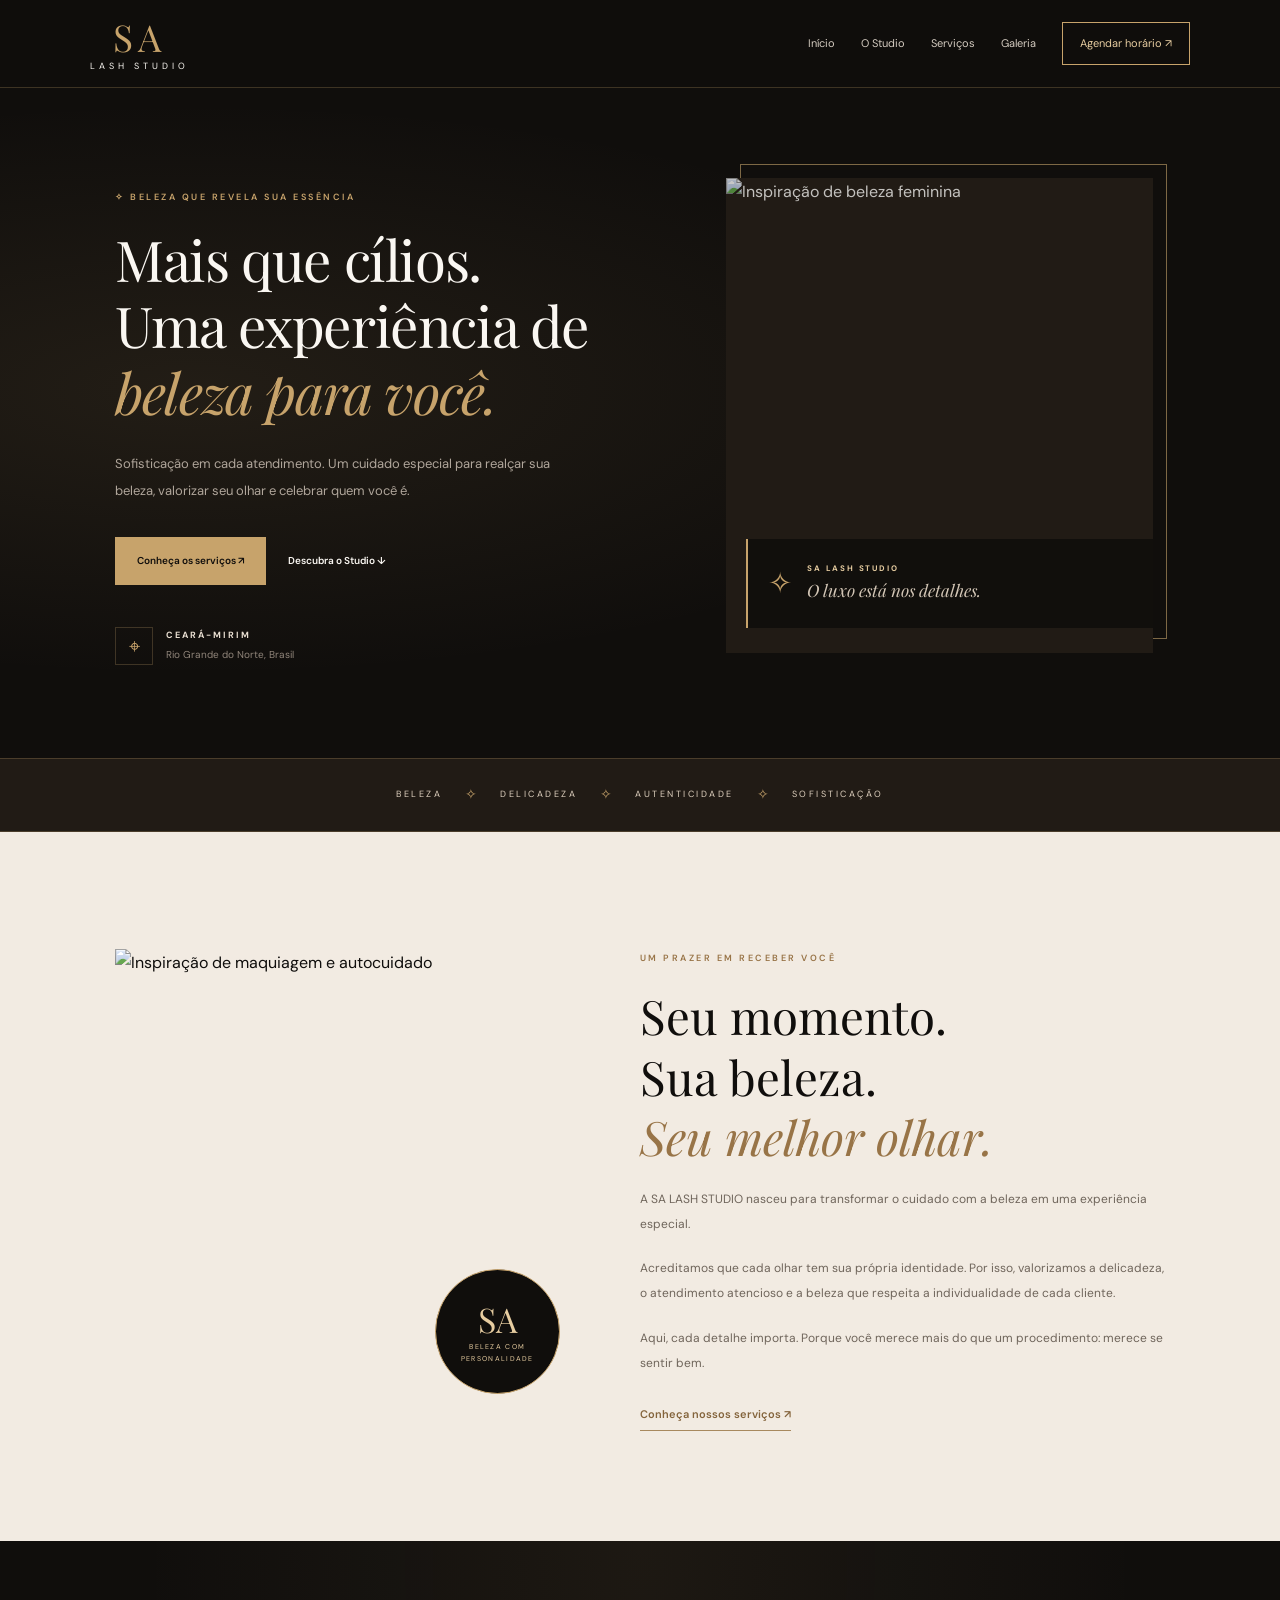
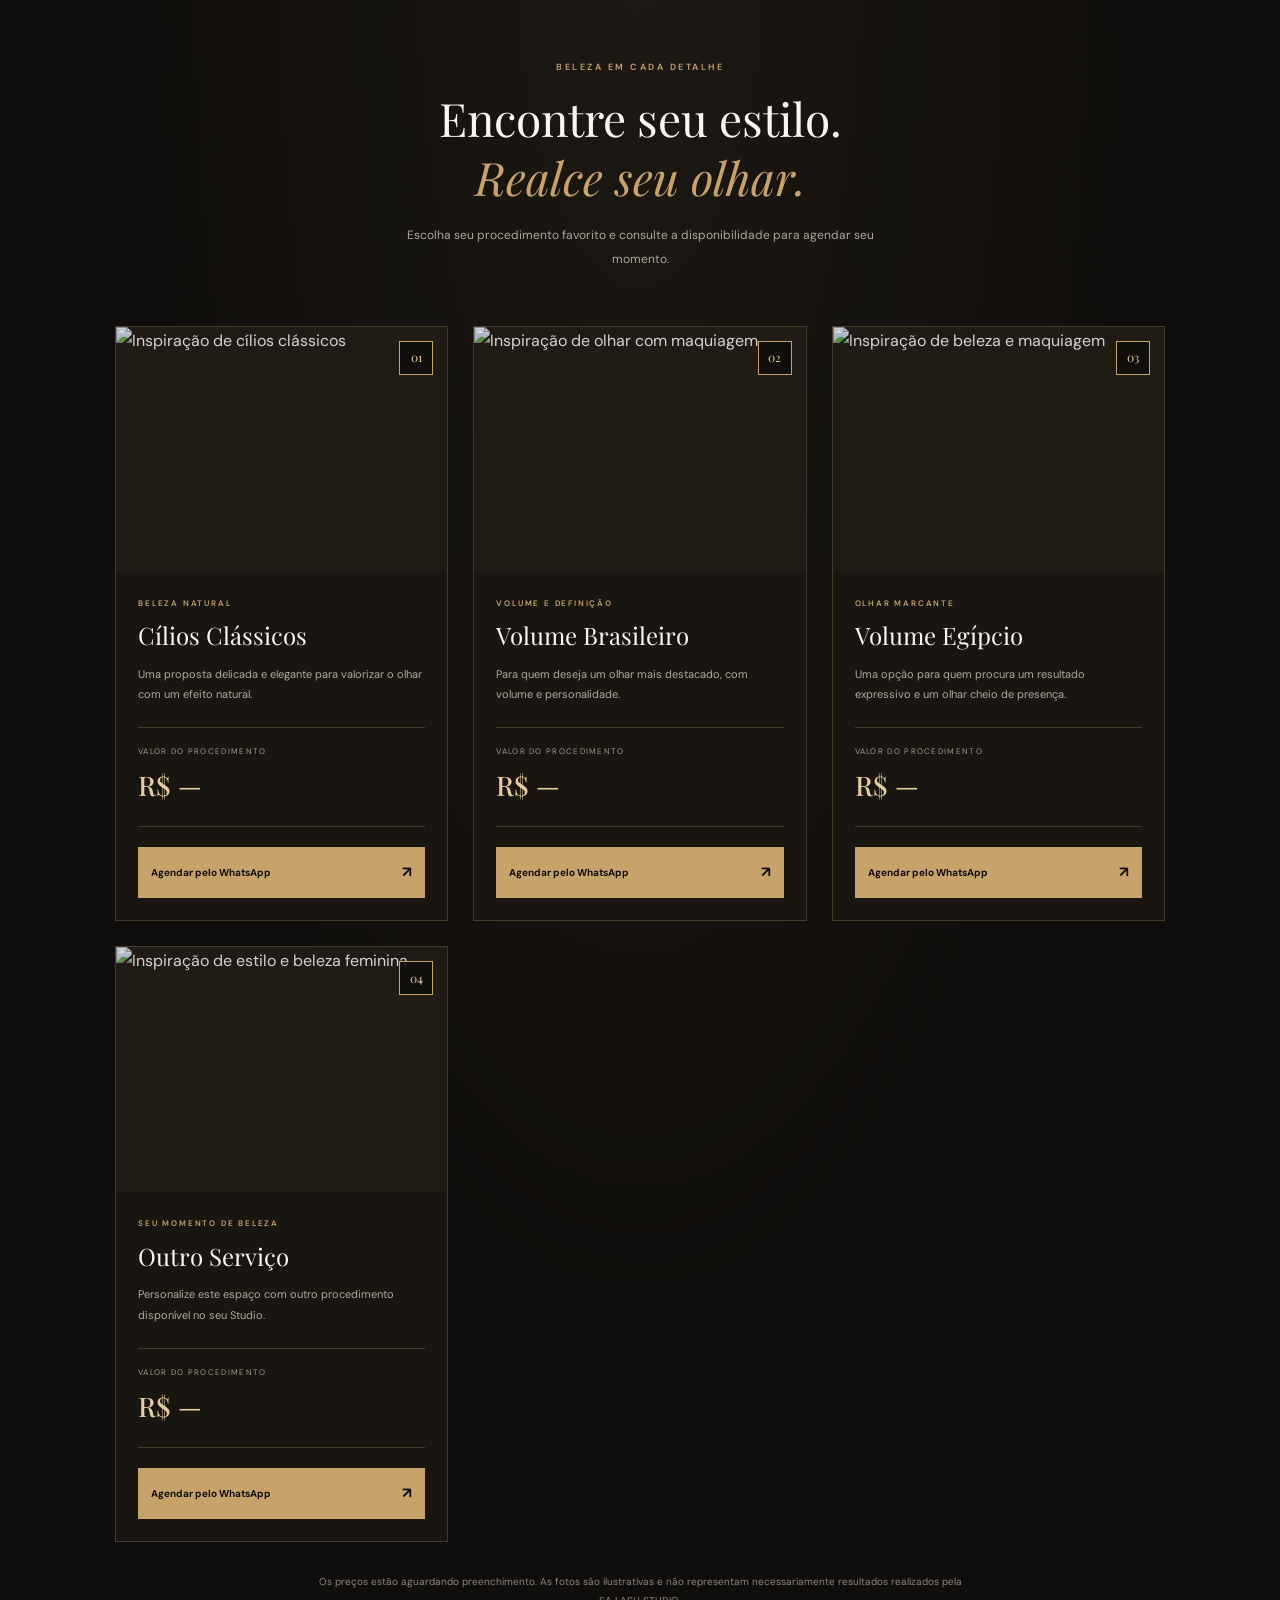
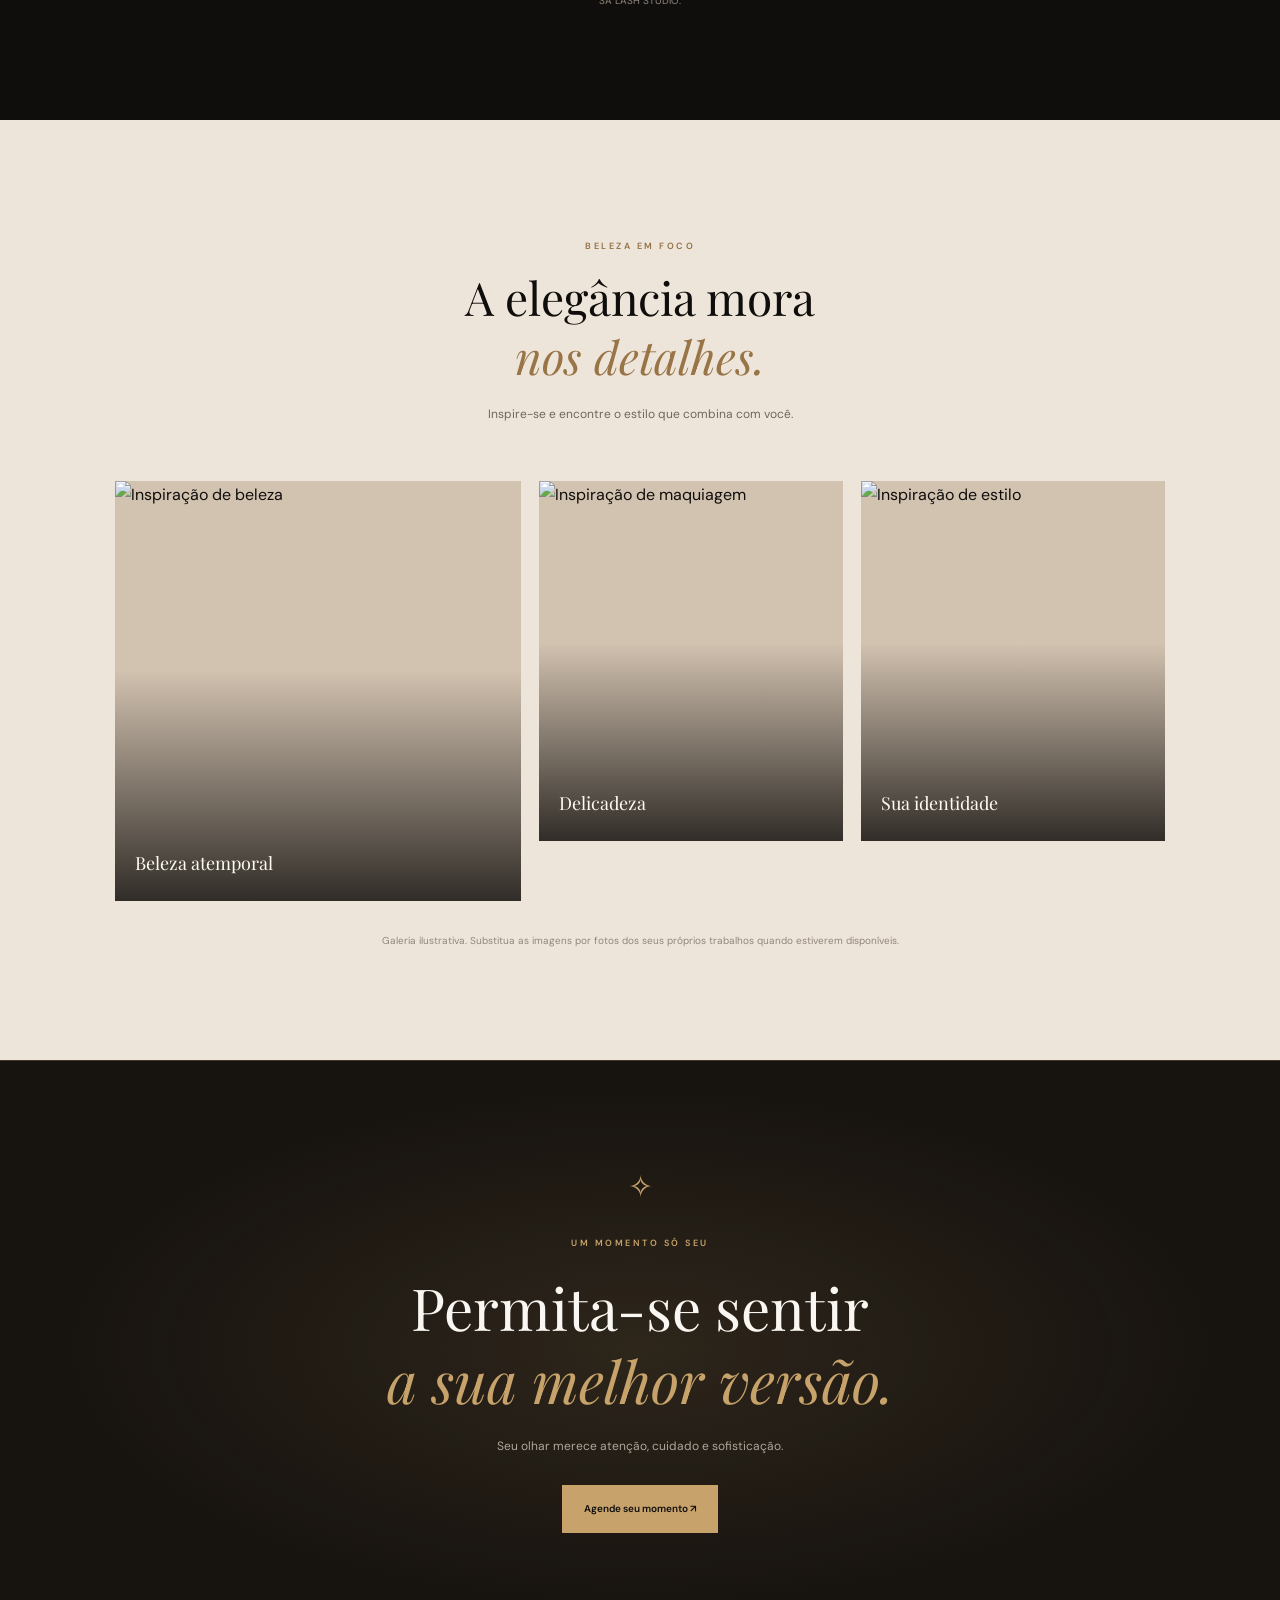
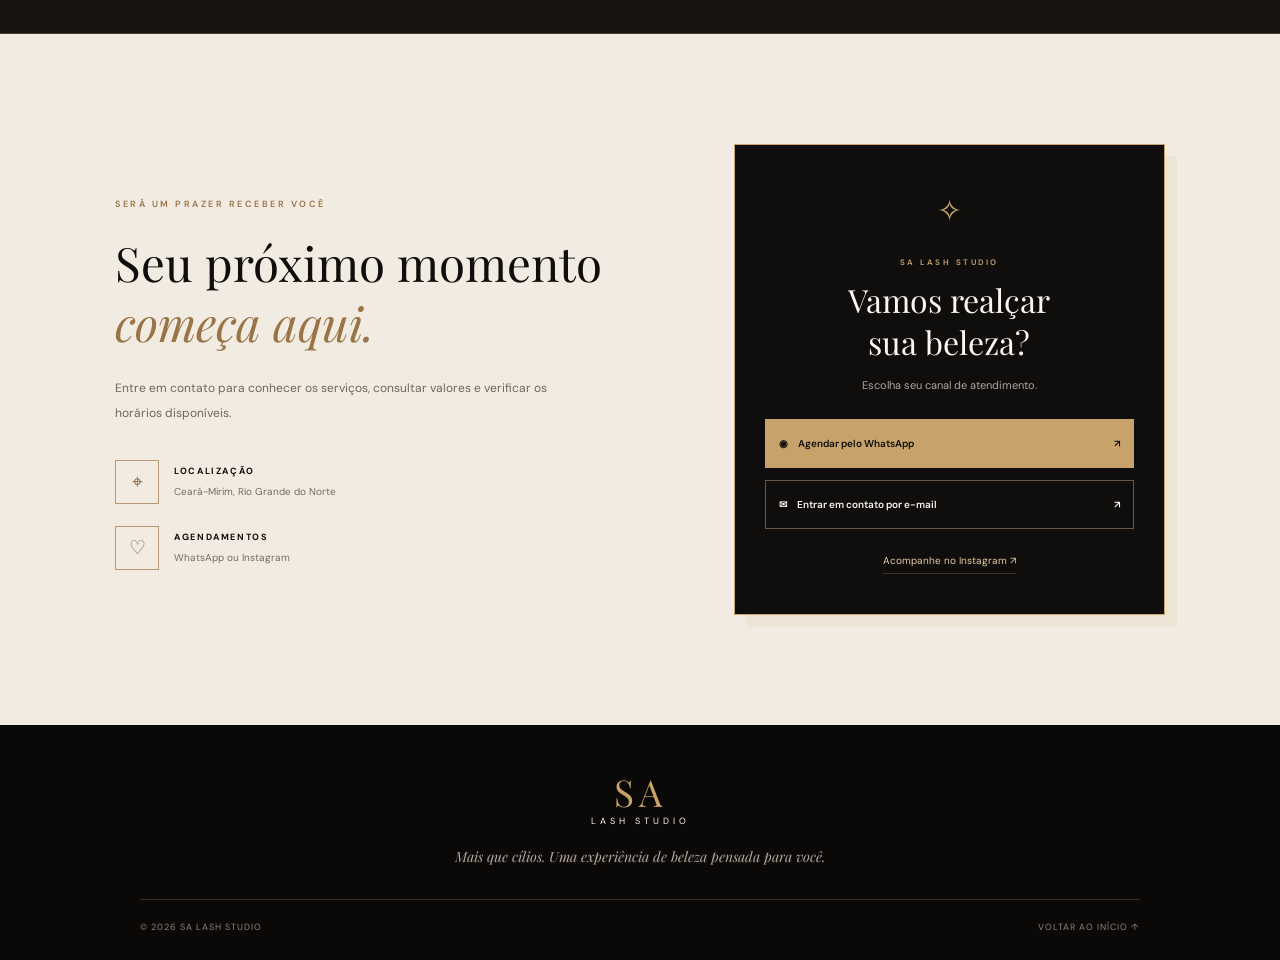
==== index.html @ fa8a788b "ainda vou atualizar..." ====
<!DOCTYPE html>
<html lang="pt-BR">
<head>
    <meta charset="UTF-8">
    <meta name="viewport" content="width=device-width, initial-scale=1.0">

    <meta name="description" content="SA LASH STUDIO — Mais que cílios. Uma experiência de beleza pensada para você, em Ceará-Mirim, RN.">

    <title>SA LASH STUDIO — Beleza & Sofisticação</title>

    <link rel="preconnect" href="https://fonts.googleapis.com">
    <link rel="preconnect" href="https://fonts.gstatic.com" crossorigin>

    <link href="https://fonts.googleapis.com/css2?family=DM+Sans:wght@400;500;600;700&family=Playfair+Display:wght@400;500;600;700&display=swap" rel="stylesheet">

    <link rel="stylesheet" href="style.css">
</head>

<body>

    <!-- CABEÇALHO -->
    <header class="cabecalho">
        <a href="#inicio" class="logo">
            <span class="logo-sa">SA</span>
            <span class="logo-nome">LASH STUDIO</span>
        </a>

        <nav class="menu" aria-label="Menu principal">
            <a href="#inicio">Início</a>
            <a href="#sobre">O Studio</a>
            <a href="#servicos">Serviços</a>
            <a href="#galeria">Galeria</a>
            <a href="#contato" class="menu-cta">Agendar horário ↗</a>
        </nav>
    </header>

    <main>

        <!-- INÍCIO -->
        <section class="hero" id="inicio">

            <div class="hero-texto">
                <span class="etiqueta">
                    ✧ BELEZA QUE REVELA SUA ESSÊNCIA
                </span>

                <h1>
                    Mais que cílios.<br>
                    Uma experiência de<br>
                    <span>beleza para você.</span>
                </h1>

                <p class="hero-descricao">
                    Sofisticação em cada atendimento.
                    Um cuidado especial para realçar sua beleza,
                    valorizar seu olhar e celebrar quem você é.
                </p>

                <div class="hero-acoes">
                    <a href="#servicos" class="botao botao-dourado">
                        Conheça os serviços ↗
                    </a>

                    <a href="#sobre" class="botao botao-link">
                        Descubra o Studio ↓
                    </a>
                </div>

                <div class="hero-local">
                    <span class="local-icone">⌖</span>
                    <div>
                        <strong>CEARÁ-MIRIM</strong>
                        <small>Rio Grande do Norte, Brasil</small>
                    </div>
                </div>
            </div>

            <div class="hero-visual">
                <div class="hero-foto">
                    <img
                        src="https://images.unsplash.com/photo-1487412947147-5cebf100ffc2?auto=format&fit=crop&w=1000&q=85"
                        alt="Inspiração de beleza feminina"
                    >
                </div>

                <div class="moldura"></div>

                <div class="foto-assinatura">
                    <span class="assinatura-simbolo">✧</span>
                    <div>
                        <strong>SA LASH STUDIO</strong>
                        <p>O luxo está nos detalhes.</p>
                    </div>
                </div>
            </div>

        </section>

        <!-- FAIXA DECORATIVA -->
        <section class="faixa" aria-label="Valores do Studio">
            <span>BELEZA</span>
            <i>✧</i>
            <span>DELICADEZA</span>
            <i>✧</i>
            <span>AUTENTICIDADE</span>
            <i>✧</i>
            <span>SOFISTICAÇÃO</span>
        </section>

        <!-- SOBRE -->
        <section class="sobre secao" id="sobre">

            <div class="sobre-visual">
                <img
                    src="https://images.unsplash.com/photo-1522335789203-aabd1fc54bc9?auto=format&fit=crop&w=900&q=85"
                    alt="Inspiração de maquiagem e autocuidado"
                    loading="lazy"
                >

                <div class="selo">
                    <span>SA</span>
                    <small>BELEZA COM<br>PERSONALIDADE</small>
                </div>
            </div>

            <div class="sobre-texto">
                <span class="etiqueta">UM PRAZER EM RECEBER VOCÊ</span>

                <h2>
                    Seu momento.<br>
                    Sua beleza.<br>
                    <span>Seu melhor olhar.</span>
                </h2>

                <p>
                    A SA LASH STUDIO nasceu para transformar
                    o cuidado com a beleza em uma experiência especial.
                </p>

                <p>
                    Acreditamos que cada olhar tem sua própria
                    identidade. Por isso, valorizamos a delicadeza,
                    o atendimento atencioso e a beleza que respeita
                    a individualidade de cada cliente.
                </p>

                <p>
                    Aqui, cada detalhe importa. Porque você merece
                    mais do que um procedimento: merece se sentir bem.
                </p>

                <a href="#servicos" class="texto-link">
                    Conheça nossos serviços ↗
                </a>
            </div>

        </section>

        <!-- SERVIÇOS COM CARDS, FOTOS E PREÇOS -->
        <section class="servicos secao" id="servicos">

            <div class="titulo-secao">
                <span class="etiqueta">BELEZA EM CADA DETALHE</span>

                <h2>
                    Encontre seu estilo.<br>
                    <span>Realce seu olhar.</span>
                </h2>

                <p>
                    Escolha seu procedimento favorito e consulte
                    a disponibilidade para agendar seu momento.
                </p>
            </div>

            <div class="servicos-grid">

                <!-- CARD 1: CÍLIOS CLÁSSICOS -->
                <article class="servico-card">

                    <div class="servico-imagem">
                        <img
                            src="https://images.unsplash.com/photo-1583001931096-959e9a1a6223?auto=format&fit=crop&w=700&q=85"
                            alt="Inspiração de cílios clássicos"
                            loading="lazy"
                        >

                        <span class="servico-numero">01</span>
                    </div>

                    <div class="servico-conteudo">
                        <span class="servico-categoria">BELEZA NATURAL</span>

                        <h3>Cílios Clássicos</h3>

                        <p>
                            Uma proposta delicada e elegante para
                            valorizar o olhar com um efeito natural.
                        </p>

                        <div class="servico-preco">
                            <span>VALOR DO PROCEDIMENTO</span>
                            <strong>R$ <span class="preco-vazio">—</span></strong>
                        </div>

                        <a
                            class="servico-botao"
                            href="https://wa.me/55DDDNUMERO?text=Ol%C3%A1!%20Gostaria%20de%20saber%20mais%20sobre%20os%20C%C3%ADlios%20Cl%C3%A1ssicos%20da%20SA%20Lash%20Studio."
                            target="_blank"
                            rel="noopener noreferrer"
                        >
                            Agendar pelo WhatsApp <span>↗</span>
                        </a>
                    </div>

                </article>

                <!-- CARD 2: VOLUME BRASILEIRO -->
                <article class="servico-card">

                    <div class="servico-imagem">
                        <img
                            src="https://images.unsplash.com/photo-1512496015851-a90fb38ba796?auto=format&fit=crop&w=700&q=85"
                            alt="Inspiração de olhar com maquiagem"
                            loading="lazy"
                        >

                        <span class="servico-numero">02</span>
                    </div>

                    <div class="servico-conteudo">
                        <span class="servico-categoria">VOLUME E DEFINIÇÃO</span>

                        <h3>Volume Brasileiro</h3>

                        <p>
                            Para quem deseja um olhar mais destacado,
                            com volume e personalidade.
                        </p>

                        <div class="servico-preco">
                            <span>VALOR DO PROCEDIMENTO</span>
                            <strong>R$ <span class="preco-vazio">—</span></strong>
                        </div>

                        <a
                            class="servico-botao"
                            href="https://wa.me/55DDDNUMERO?text=Ol%C3%A1!%20Gostaria%20de%20saber%20mais%20sobre%20o%20Volume%20Brasileiro%20da%20SA%20Lash%20Studio."
                            target="_blank"
                            rel="noopener noreferrer"
                        >
                            Agendar pelo WhatsApp <span>↗</span>
                        </a>
                    </div>

                </article>

                <!-- CARD 3: VOLUME EGÍPCIO -->
                <article class="servico-card">

                    <div class="servico-imagem">
                        <img
                            src="https://images.unsplash.com/photo-1516975080664-ed2fc6a32937?auto=format&fit=crop&w=700&q=85"
                            alt="Inspiração de beleza e maquiagem"
                            loading="lazy"
                        >

                        <span class="servico-numero">03</span>
                    </div>

                    <div class="servico-conteudo">
                        <span class="servico-categoria">OLHAR MARCANTE</span>

                        <h3>Volume Egípcio</h3>

                        <p>
                            Uma opção para quem procura um resultado
                            expressivo e um olhar cheio de presença.
                        </p>

                        <div class="servico-preco">
                            <span>VALOR DO PROCEDIMENTO</span>
                            <strong>R$ <span class="preco-vazio">—</span></strong>
                        </div>

                        <a
                            class="servico-botao"
                            href="https://wa.me/55DDDNUMERO?text=Ol%C3%A1!%20Gostaria%20de%20saber%20mais%20sobre%20o%20Volume%20Eg%C3%ADpcio%20da%20SA%20Lash%20Studio."
                            target="_blank"
                            rel="noopener noreferrer"
                        >
                            Agendar pelo WhatsApp <span>↗</span>
                        </a>
                    </div>

                </article>

                <!-- CARD 4: OUTRO SERVIÇO -->
                <article class="servico-card">

                    <div class="servico-imagem">
                        <img
                            src="https://images.unsplash.com/photo-1515886657613-9f3515b0c78f?auto=format&fit=crop&w=700&q=85"
                            alt="Inspiração de estilo e beleza feminina"
                            loading="lazy"
                        >

                        <span class="servico-numero">04</span>
                    </div>

                    <div class="servico-conteudo">
                        <span class="servico-categoria">SEU MOMENTO DE BELEZA</span>

                        <h3>Outro Serviço</h3>

                        <p>
                            Personalize este espaço com outro
                            procedimento disponível no seu Studio.
                        </p>

                        <div class="servico-preco">
                            <span>VALOR DO PROCEDIMENTO</span>
                            <strong>R$ <span class="preco-vazio">—</span></strong>
                        </div>

                        <a
                            class="servico-botao"
                            href="https://wa.me/55DDDNUMERO?text=Ol%C3%A1!%20Gostaria%20de%20conhecer%20os%20outros%20servi%C3%A7os%20da%20SA%20Lash%20Studio."
                            target="_blank"
                            rel="noopener noreferrer"
                        >
                            Agendar pelo WhatsApp <span>↗</span>
                        </a>
                    </div>

                </article>

            </div>

            <p class="nota-servicos">
                Os preços estão aguardando preenchimento.
                As fotos são ilustrativas e não representam necessariamente
                resultados realizados pela SA LASH STUDIO.
            </p>

        </section>

        <!-- GALERIA -->
        <section class="galeria secao" id="galeria">

            <div class="titulo-secao">
                <span class="etiqueta">BELEZA EM FOCO</span>

                <h2>
                    A elegância mora<br>
                    <span>nos detalhes.</span>
                </h2>

                <p>
                    Inspire-se e encontre o estilo que combina com você.
                </p>
            </div>

            <div class="galeria-grid">

                <figure class="galeria-item galeria-grande">
                    <img
                        src="https://images.unsplash.com/photo-1487412947147-5cebf100ffc2?auto=format&fit=crop&w=900&q=85"
                        alt="Inspiração de beleza"
                        loading="lazy"
                    >
                    <figcaption>Beleza atemporal</figcaption>
                </figure>

                <figure class="galeria-item">
                    <img
                        src="https://images.unsplash.com/photo-1522335789203-aabd1fc54bc9?auto=format&fit=crop&w=800&q=85"
                        alt="Inspiração de maquiagem"
                        loading="lazy"
                    >
                    <figcaption>Delicadeza</figcaption>
                </figure>

                <figure class="galeria-item">
                    <img
                        src="https://images.unsplash.com/photo-1515886657613-9f3515b0c78f?auto=format&fit=crop&w=800&q=85"
                        alt="Inspiração de estilo"
                        loading="lazy"
                    >
                    <figcaption>Sua identidade</figcaption>
                </figure>

            </div>

            <p class="nota-servicos">
                Galeria ilustrativa. Substitua as imagens por fotos
                dos seus próprios trabalhos quando estiverem disponíveis.
            </p>

        </section>

        <!-- CHAMADA -->
        <section class="convite">

            <span class="ornamento">✧</span>
            <span class="etiqueta">UM MOMENTO SÓ SEU</span>

            <h2>
                Permita-se sentir<br>
                <span>a sua melhor versão.</span>
            </h2>

            <p>
                Seu olhar merece atenção, cuidado e sofisticação.
            </p>

            <a href="#contato" class="botao botao-dourado">
                Agende seu momento ↗
            </a>

        </section>

        <!-- CONTATO -->
        <section class="contato secao" id="contato">

            <div class="contato-texto">
                <span class="etiqueta">SERÁ UM PRAZER RECEBER VOCÊ</span>

                <h2>
                    Seu próximo momento<br>
                    <span>começa aqui.</span>
                </h2>

                <p>
                    Entre em contato para conhecer os serviços,
                    consultar valores e verificar os horários disponíveis.
                </p>

                <div class="contato-info">

                    <div class="info-item">
                        <span>⌖</span>
                        <div>
                            <strong>LOCALIZAÇÃO</strong>
                            <p>Ceará-Mirim, Rio Grande do Norte</p>
                        </div>
                    </div>

                    <div class="info-item">
                        <span>♡</span>
                        <div>
                            <strong>AGENDAMENTOS</strong>
                            <p>WhatsApp ou Instagram</p>
                        </div>
                    </div>

                </div>
            </div>

            <div class="contato-painel">

                <span class="painel-estrela">✧</span>
                <span class="etiqueta">SA LASH STUDIO</span>

                <h3>Vamos realçar<br>sua beleza?</h3>

                <p>Escolha seu canal de atendimento.</p>

                <a
                    href="https://wa.me/55DDDNUMERO?text=Ol%C3%A1!%20Gostaria%20de%20agendar%20um%20hor%C3%A1rio%20na%20SA%20Lash%20Studio."
                    class="contato-botao whatsapp"
                    target="_blank"
                    rel="noopener noreferrer"
                >
                    <span>◉</span>
                    Agendar pelo WhatsApp
                    <span class="seta">↗</span>
                </a>

                <a
                    href="mailto:seuemail@exemplo.com?subject=Agendamento%20SA%20Lash%20Studio"
                    class="contato-botao email"
                >
                    <span>✉</span>
                    Entrar em contato por e-mail
                    <span class="seta">↗</span>
                </a>

                <a
                    href="https://www.instagram.com/seuusuario/"
                    class="instagram"
                    target="_blank"
                    rel="noopener noreferrer"
                >
                    Acompanhe no Instagram ↗
                </a>

            </div>

        </section>

    </main>

    <!-- RODAPÉ -->
    <footer class="rodape">

        <a href="#inicio" class="logo">
            <span class="logo-sa">SA</span>
            <span class="logo-nome">LASH STUDIO</span>
        </a>

        <p class="rodape-frase">
            Mais que cílios. Uma experiência de beleza pensada para você.
        </p>

        <div class="rodape-linha"></div>

        <div class="rodape-final">
            <span>© 2026 SA LASH STUDIO</span>
            <a href="#inicio">VOLTAR AO INÍCIO ↑</a>
        </div>

    </footer>

</body>
</html>
---- style.css ----
/* ==========================================
   SA LASH STUDIO — PRETO E DOURADO
   HTML + CSS, sem JavaScript
========================================== */

/* CORES E CONFIGURAÇÕES */

:root {
    --preto: #100e0c;
    --preto-2: #17130f;
    --preto-3: #211b15;

    --dourado: #c7a36b;
    --dourado-claro: #e6cca0;

    --branco: #faf7f2;
    --cinza: #b0a69b;

    --linha: rgba(199, 163, 107, 0.25);

    --titulo: "Playfair Display", Georgia, serif;
    --texto: "DM Sans", Arial, sans-serif;
}

* {
    margin: 0;
    padding: 0;
    box-sizing: border-box;
}

html {
    scroll-behavior: smooth;
    scroll-padding-top: 105px;
}

body {
    background: var(--preto);
    color: var(--branco);
    font-family: var(--texto);
    line-height: 1.7;
}

a {
    color: inherit;
    text-decoration: none;
}

img {
    display: block;
    width: 100%;
}

section {
    scroll-margin-top: 105px;
}

::selection {
    background: var(--dourado);
    color: var(--preto);
}


/* CABEÇALHO FIXO */

.cabecalho {
    position: sticky;
    top: 0;
    z-index: 1000;

    min-height: 88px;
    padding: 14px 7%;

    display: flex;
    align-items: center;
    justify-content: space-between;
    gap: 30px;

    background: rgba(16, 14, 12, 0.97);
    border-bottom: 1px solid var(--linha);
    backdrop-filter: blur(15px);
}

.logo {
    display: flex;
    flex-direction: column;
    align-items: center;
    flex-shrink: 0;
    line-height: 1.2;
}

.logo-sa {
    color: var(--dourado);
    font-family: var(--titulo);
    font-size: 37px;
    font-weight: 400;
    letter-spacing: 5px;
}

.logo-nome {
    margin-top: 2px;
    color: var(--branco);
    font-size: 9px;
    letter-spacing: 4px;
}

.menu {
    display: flex;
    align-items: center;
    justify-content: flex-end;
    flex-wrap: wrap;
    gap: 26px;
}

.menu a {
    color: #d4cbc0;
    font-size: 11px;
    transition: color 0.3s ease;
}

.menu a:hover {
    color: var(--dourado-claro);
}

.menu .menu-cta {
    padding: 11px 17px;
    border: 1px solid var(--dourado);
    color: var(--dourado-claro);
}

.menu .menu-cta:hover {
    background: var(--dourado);
    color: var(--preto);
}


/* BOTÕES GERAIS */

.botao {
    min-height: 48px;
    padding: 13px 21px;

    display: inline-flex;
    align-items: center;
    justify-content: center;
    gap: 12px;

    font-size: 10px;
    font-weight: 600;
    text-align: center;

    transition:
        transform 0.3s ease,
        background 0.3s ease,
        color 0.3s ease;
}

.botao:hover {
    transform: translateY(-3px);
}

.botao-dourado {
    background: var(--dourado);
    border: 1px solid var(--dourado);
    color: var(--preto);
}

.botao-dourado:hover {
    background: var(--dourado-claro);
}

.botao-link {
    padding-left: 0;
    padding-right: 0;
    color: var(--branco);
}

.botao-link:hover {
    color: var(--dourado-claro);
}


/* ETIQUETAS */

.etiqueta {
    display: inline-block;
    margin-bottom: 20px;
    color: var(--dourado);
    font-size: 9px;
    font-weight: 600;
    letter-spacing: 2.5px;
    line-height: 1.8;
}


/* INÍCIO */

.hero {
    min-height: 650px;
    padding: 90px 9%;

    display: grid;
    grid-template-columns: 1.1fr 0.9fr;
    align-items: center;
    gap: 75px;

    background:
        radial-gradient(
            ellipse at 15% 45%,
            rgba(199, 163, 107, 0.10),
            transparent 55%
        ),
        var(--preto);
}

.hero-texto {
    max-width: 650px;
}

.hero h1 {
    font-family: var(--titulo);
    font-size: clamp(38px, 4.4vw, 64px);
    font-weight: 400;
    line-height: 1.18;
    letter-spacing: -1.4px;
}

.hero h1 span,
.sobre h2 span,
.titulo-secao h2 span,
.convite h2 span,
.contato h2 span {
    color: var(--dourado);
    font-style: italic;
}

.hero-descricao {
    max-width: 460px;
    margin-top: 25px;
    color: var(--cinza);
    font-size: 13px;
    line-height: 2.1;
}

.hero-acoes {
    display: flex;
    align-items: center;
    flex-wrap: wrap;
    gap: 22px;
    margin-top: 32px;
}

.hero-local {
    display: flex;
    align-items: center;
    gap: 13px;
    margin-top: 42px;
}

.local-icone {
    width: 38px;
    height: 38px;

    display: flex;
    align-items: center;
    justify-content: center;

    border: 1px solid var(--linha);
    color: var(--dourado);
    font-size: 20px;
}

.hero-local strong {
    display: block;
    color: #e9dfd2;
    font-size: 9px;
    letter-spacing: 2px;
}

.hero-local small {
    display: block;
    margin-top: 3px;
    color: #91867b;
    font-size: 10px;
}


/* IMAGEM PRINCIPAL */

.hero-visual {
    position: relative;
    min-width: 0;
    margin-right: 12px;
    margin-bottom: 15px;
}

.hero-foto {
    position: relative;
    z-index: 1;
    height: 475px;
    overflow: hidden;
    background: var(--preto-3);
}

.hero-foto img {
    height: 100%;
    object-fit: cover;
    filter: brightness(0.78) saturate(0.8);
    transition: transform 0.7s ease;
}

.hero-visual:hover .hero-foto img {
    transform: scale(1.035);
}

.moldura {
    position: absolute;
    z-index: 0;
    top: -14px;
    right: -14px;
    bottom: 14px;
    left: 14px;
    border: 1px solid rgba(199, 163, 107, 0.6);
}

.foto-assinatura {
    position: absolute;
    z-index: 2;
    right: -12px;
    bottom: 25px;
    left: 20px;

    display: flex;
    align-items: center;
    gap: 15px;

    padding: 20px;
    background: rgba(16, 14, 12, 0.94);
    border-left: 2px solid var(--dourado);
}

.assinatura-simbolo {
    color: var(--dourado);
    font-size: 29px;
}

.foto-assinatura strong {
    display: block;
    color: var(--dourado-claro);
    font-size: 8px;
    letter-spacing: 1.8px;
}

.foto-assinatura p {
    color: #d2c5b5;
    font-family: var(--titulo);
    font-size: 17px;
    font-style: italic;
}

.faixa {
    padding: 24px 5%;
    display: flex;
    align-items: center;
    justify-content: center;
    flex-wrap: wrap;
    gap: 23px;

    background: var(--preto-3);
    border-top: 1px solid var(--linha);
    border-bottom: 1px solid var(--linha);
}

.faixa span {
    color: #ded0be;
    font-size: 9px;
    letter-spacing: 2.5px;
}

.faixa i {
    color: var(--dourado);
    font-size: 14px;
    font-style: normal;
}


/* PADRÃO DAS SEÇÕES */

.secao {
    padding: 110px 9%;
}


/* SOBRE */

.sobre {
    display: grid;
    grid-template-columns: 0.9fr 1.1fr;
    align-items: center;
    gap: 95px;

    background: #f2ebe2;
    color: var(--preto);
}

.sobre-visual {
    height: 475px;
    position: relative;
    margin-right: 15px;
}

.sobre-visual img {
    height: 100%;
    object-fit: cover;
    filter: saturate(0.75);
}

.selo {
    position: absolute;
    right: -30px;
    bottom: 30px;

    width: 125px;
    height: 125px;

    display: flex;
    flex-direction: column;
    align-items: center;
    justify-content: center;

    background: var(--preto);
    border: 1px solid var(--dourado);
    border-radius: 50%;
    color: var(--dourado-claro);
    text-align: center;
}

.selo span {
    font-family: var(--titulo);
    font-size: 34px;
    line-height: 1.3;
}

.selo small {
    font-size: 7px;
    letter-spacing: 1.3px;
    line-height: 1.8;
}

.sobre-texto .etiqueta,
.contato-texto .etiqueta {
    color: #987447;
}

.sobre h2,
.titulo-secao h2,
.contato h2 {
    font-family: var(--titulo);
    font-size: clamp(34px, 3.7vw, 49px);
    font-weight: 400;
    line-height: 1.28;
}

.sobre h2 span,
.contato h2 span {
    color: #987447;
}

.sobre-texto > p {
    margin-top: 19px;
    color: #6f655b;
    font-size: 12px;
    line-height: 2.1;
}

.texto-link {
    display: inline-block;
    margin-top: 29px;
    padding-bottom: 6px;
    border-bottom: 1px solid #a8895e;
    color: #84643c;
    font-size: 11px;
    font-weight: 600;
}


/* TÍTULOS */

.titulo-secao {
    max-width: 720px;
    margin: 0 auto 55px;
    text-align: center;
}

.titulo-secao .etiqueta {
    margin-bottom: 14px;
}

.titulo-secao h2 {
    font-size: clamp(32px, 4vw, 46px);
}

.titulo-secao > p {
    max-width: 510px;
    margin: 16px auto 0;
    color: var(--cinza);
    font-size: 12px;
    line-height: 2;
}


/* ==========================================
   SERVIÇOS — CARDS COM FOTOS E PREÇOS
========================================== */

.servicos {
    background:
        radial-gradient(
            ellipse at 50% 0%,
            rgba(199, 163, 107, 0.07),
            transparent 55%
        ),
        var(--preto);
}

.servicos-grid {
    display: grid;
    grid-template-columns: repeat(3, minmax(0, 1fr));
    gap: 25px;
    align-items: stretch;
}

.servico-card {
    min-width: 0;
    overflow: hidden;

    display: flex;
    flex-direction: column;

    background: #191510;
    border: 1px solid rgba(199, 163, 107, 0.25);

    transition:
        transform 0.3s ease,
        border-color 0.3s ease,
        background 0.3s ease;
}

.servico-card:hover {
    transform: translateY(-6px);
    border-color: var(--dourado);
    background: #211b15;
}


/* FOTO DO SERVIÇO */

.servico-imagem {
    position: relative;
    height: 245px;
    overflow: hidden;
    background: var(--preto-3);
}

.servico-imagem img {
    width: 100%;
    height: 100%;
    object-fit: cover;
    object-position: center;
    filter: brightness(0.85) saturate(0.8);
    transition: transform 0.6s ease;
}

.servico-card:hover .servico-imagem img {
    transform: scale(1.06);
}

.servico-numero {
    position: absolute;
    top: 14px;
    right: 14px;

    width: 34px;
    height: 34px;

    display: flex;
    align-items: center;
    justify-content: center;

    background: rgba(16, 14, 12, 0.9);
    border: 1px solid var(--dourado);
    color: var(--dourado-claro);

    font-family: var(--titulo);
    font-size: 12px;
}


/* CONTEÚDO DO CARD */

.servico-conteudo {
    flex: 1;
    padding: 25px 22px 22px;

    display: flex;
    flex-direction: column;
    align-items: flex-start;
}

.servico-categoria {
    color: var(--dourado);
    font-size: 8px;
    font-weight: 600;
    letter-spacing: 1.8px;
}

.servico-card h3 {
    margin-top: 9px;
    color: var(--branco);
    font-family: var(--titulo);
    font-size: 24px;
    font-weight: 400;
    line-height: 1.35;
}

.servico-card p {
    margin-top: 12px;
    color: #b4a89b;
    font-size: 11px;
    line-height: 1.9;
}


/* PREÇO */

.servico-preco {
    width: 100%;
    margin-top: 22px;
    padding: 17px 0;

    display: flex;
    flex-direction: column;
    gap: 4px;

    border-top: 1px solid var(--linha);
    border-bottom: 1px solid var(--linha);
}

.servico-preco > span {
    color: #a79a8a;
    font-size: 8px;
    letter-spacing: 1.3px;
}

.servico-preco strong {
    color: var(--dourado-claro);
    font-family: var(--titulo);
    font-size: 27px;
    font-weight: 500;
}

.preco-vazio {
    color: var(--dourado-claro);
}


/* BOTÃO DO WHATSAPP EM CADA CARD */

.servico-botao {
    width: 100%;
    min-height: 45px;
    margin-top: 20px;
    padding: 12px;

    display: flex;
    align-items: center;
    justify-content: space-between;
    gap: 8px;

    background: var(--dourado);
    border: 1px solid var(--dourado);
    color: var(--preto);

    font-size: 10px;
    font-weight: 700;
    text-align: center;

    transition:
        background 0.3s ease,
        color 0.3s ease;
}

.servico-botao:hover {
    background: var(--dourado-claro);
    border-color: var(--dourado-claro);
}

.servico-botao span {
    font-size: 15px;
}

.nota-servicos {
    max-width: 650px;
    margin: 30px auto 0;
    color: #91867b;
    font-size: 10px;
    line-height: 1.9;
    text-align: center;
}


/* GALERIA */

.galeria {
    background: #eee5da;
    color: var(--preto);
}

.galeria .titulo-secao .etiqueta {
    color: #927044;
}

.galeria .titulo-secao h2 span {
    color: #987447;
}

.galeria .titulo-secao > p {
    color: #71665c;
}

.galeria-grid {
    display: grid;
    grid-template-columns: 1.2fr 0.9fr 0.9fr;
    align-items: stretch;
    gap: 18px;
}

.galeria-item {
    height: 360px;
    position: relative;
    overflow: hidden;
    background: #d2c2b0;
}

.galeria-grande {
    height: 420px;
}

.galeria-item img {
    width: 100%;
    height: 100%;
    object-fit: cover;
    filter: saturate(0.78);
    transition: transform 0.6s ease;
}

.galeria-item:hover img {
    transform: scale(1.06);
}

.galeria-item::after {
    content: "";
    position: absolute;
    inset: 0;

    background: linear-gradient(
        to top,
        rgba(16, 14, 12, 0.83),
        transparent 55%
    );
}

.galeria-item figcaption {
    position: absolute;
    z-index: 1;
    left: 20px;
    bottom: 22px;

    color: #fffaf2;
    font-family: var(--titulo);
    font-size: 18px;
}


/* CHAMADA PARA AGENDAMENTO */

.convite {
    padding: 100px 7%;
    text-align: center;

    background:
        radial-gradient(
            ellipse at center,
            rgba(199, 163, 107, 0.13),
            transparent 65%
        ),
        var(--preto-2);

    border-top: 1px solid var(--linha);
    border-bottom: 1px solid var(--linha);
}

.ornamento {
    display: block;
    margin-bottom: 15px;
    color: var(--dourado);
    font-size: 30px;
}

.convite h2 {
    font-family: var(--titulo);
    font-size: clamp(37px, 5vw, 58px);
    font-weight: 400;
    line-height: 1.25;
}

.convite p {
    margin: 20px auto 28px;
    color: var(--cinza);
    font-size: 12px;
}


/* CONTATO */

.contato {
    display: grid;
    grid-template-columns: 1fr 0.8fr;
    align-items: center;
    gap: 80px;

    background: #f2ebe2;
    color: var(--preto);
}

.contato-texto > p {
    max-width: 480px;
    margin-top: 22px;
    color: #6f655b;
    font-size: 12px;
    line-height: 2.1;
}

.contato-info {
    display: grid;
    gap: 22px;
    margin-top: 34px;
}

.info-item {
    display: flex;
    align-items: center;
    gap: 15px;
}

.info-item > span {
    width: 44px;
    height: 44px;
    flex-shrink: 0;

    display: flex;
    align-items: center;
    justify-content: center;

    border: 1px solid #b79a72;
    color: #87653d;
    font-size: 19px;
}

.info-item strong {
    display: block;
    font-size: 9px;
    letter-spacing: 1.6px;
}

.info-item p {
    margin-top: 4px;
    color: #766b61;
    font-size: 10px;
}


/* PAINEL DE CONTATO */

.contato-painel {
    padding: 40px 30px;
    text-align: center;

    background: var(--preto);
    color: var(--branco);
    border: 1px solid var(--dourado);
    box-shadow: 12px 12px 0 rgba(199, 163, 107, 0.10);
}

.painel-estrela {
    display: block;
    margin-bottom: 10px;
    color: var(--dourado);
    font-size: 30px;
}

.contato-painel .etiqueta {
    margin-bottom: 10px;
    font-size: 8px;
}

.contato-painel h3 {
    font-family: var(--titulo);
    font-size: 32px;
    font-weight: 400;
    line-height: 1.3;
}

.contato-painel > p {
    margin: 14px 0 24px;
    color: var(--cinza);
    font-size: 11px;
}

.contato-botao {
    width: 100%;
    min-height: 49px;
    padding: 12px 13px;
    margin-top: 12px;

    display: flex;
    align-items: center;
    justify-content: flex-start;
    gap: 10px;

    font-size: 10px;
    font-weight: 600;
    text-align: left;

    transition:
        background 0.3s ease,
        color 0.3s ease,
        border-color 0.3s ease;
}

.contato-botao .seta {
    margin-left: auto;
}

.whatsapp {
    background: var(--dourado);
    border: 1px solid var(--dourado);
    color: var(--preto);
}

.whatsapp:hover {
    background: var(--dourado-claro);
    border-color: var(--dourado-claro);
}

.email {
    background: transparent;
    border: 1px solid #675849;
    color: var(--branco);
}

.email:hover {
    border-color: var(--dourado);
    color: var(--dourado-claro);
}

.instagram {
    display: inline-block;
    margin-top: 23px;
    padding-bottom: 4px;
    border-bottom: 1px solid var(--linha);
    color: var(--dourado-claro);
    font-size: 10px;
}


/* RODAPÉ */

.rodape {
    padding: 45px 7% 25px;

    display: flex;
    flex-direction: column;
    align-items: center;

    background: #0b0908;
    text-align: center;
}

.rodape-frase {
    margin-top: 18px;
    color: #b7aa9b;
    font-family: var(--titulo);
    font-size: 14px;
    font-style: italic;
}

.rodape-linha {
    width: 100%;
    max-width: 1000px;
    height: 1px;
    margin: 30px 0 20px;
    background: var(--linha);
}

.rodape-final {
    width: 100%;
    max-width: 1000px;

    display: flex;
    align-items: center;
    justify-content: space-between;
    gap: 20px;
}

.rodape-final span,
.rodape-final a {
    color: #918477;
    font-size: 9px;
    letter-spacing: 1px;
}

.rodape-final a:hover {
    color: var(--dourado-claro);
}


/* TABLETS */

@media (max-width: 1000px) {

    .cabecalho {
        padding: 14px 5%;
        gap: 20px;
    }

    .menu {
        gap: 15px;
    }

    .menu a {
        font-size: 10px;
    }

    .hero {
        padding: 75px 6%;
        gap: 40px;
    }

    .hero-foto {
        height: 410px;
    }

    .secao {
        padding: 85px 6%;
    }

    .sobre {
        gap: 50px;
    }

    .servicos-grid {
        gap: 14px;
    }

    .servico-imagem {
        height: 210px;
    }

    .servico-conteudo {
        padding: 22px 17px;
    }

    .servico-card h3 {
        font-size: 21px;
    }

    .servico-botao {
        font-size: 9px;
    }

    .galeria-grid {
        gap: 13px;
    }

    .galeria-item {
        height: 320px;
    }

    .galeria-grande {
        height: 380px;
    }

    .contato {
        gap: 45px;
    }
}


/* CELULARES */

@media (max-width: 700px) {

    html {
        scroll-padding-top: 140px;
    }

    section {
        scroll-margin-top: 140px;
    }

    .cabecalho {
        padding: 10px 4%;
        min-height: auto;
        flex-direction: column;
        gap: 12px;
    }

    .logo-sa {
        font-size: 29px;
    }

    .logo-nome {
        font-size: 8px;
        letter-spacing: 3px;
    }

    .menu {
        width: 100%;
        justify-content: center;
        gap: 8px 15px;
    }

    .menu a {
        font-size: 10px;
    }

    .menu .menu-cta {
        padding: 5px 9px;
    }

    .hero {
        grid-template-columns: 1fr;
        padding: 60px 7% 70px;
        gap: 45px;
    }

    .hero h1 {
        font-size: clamp(36px, 9vw, 49px);
        letter-spacing: -0.7px;
    }

    .hero-descricao {
        font-size: 12px;
    }

    .hero-acoes {
        align-items: flex-start;
        gap: 14px;
    }

    .hero-acoes .botao-dourado {
        width: 100%;
    }

    .hero-visual {
        margin-right: 9px;
        margin-bottom: 10px;
    }

    .hero-foto {
        height: 390px;
    }

    .foto-assinatura {
        left: 12px;
        right: -8px;
        bottom: 15px;
        padding: 15px;
    }

    .faixa {
        gap: 12px;
        padding: 20px 10px;
    }

    .faixa span {
        font-size: 8px;
        letter-spacing: 1px;
    }

    .faixa i {
        font-size: 11px;
    }

    .secao {
        padding: 75px 7%;
    }

    .sobre {
        grid-template-columns: 1fr;
        gap: 48px;
    }

    .sobre-visual {
        height: 365px;
        margin-right: 12px;
    }

    .selo {
        width: 105px;
        height: 105px;
        right: -12px;
        bottom: 18px;
    }

    .selo span {
        font-size: 28px;
    }

    .sobre h2,
    .titulo-secao h2,
    .contato h2 {
        font-size: 35px;
    }

    .servicos-grid {
        grid-template-columns: repeat(2, minmax(0, 1fr));
        gap: 14px;
    }

    .servico-imagem {
        height: 205px;
    }

    .servico-conteudo {
        padding: 19px 14px 15px;
    }

    .servico-categoria {
        font-size: 7px;
        letter-spacing: 1px;
    }

    .servico-card h3 {
        font-size: 20px;
    }

    .servico-card p {
        font-size: 10px;
    }

    .servico-preco strong {
        font-size: 24px;
    }

    .servico-preco > span {
        font-size: 7px;
        letter-spacing: 0.7px;
    }

    .servico-botao {
        min-height: 44px;
        padding: 10px 8px;
        gap: 5px;
        font-size: 9px;
    }

    .galeria-grid {
        grid-template-columns: 1fr;
        gap: 18px;
    }

    .galeria-item,
    .galeria-grande {
        height: 350px;
    }

    .convite {
        padding: 75px 7%;
    }

    .convite h2 {
        font-size: 39px;
    }

    .contato {
        grid-template-columns: 1fr;
        gap: 45px;
    }

    .contato-painel {
        padding: 35px 22px;
        box-shadow: 7px 7px 0 rgba(199, 163, 107, 0.10);
    }

    .rodape {
        padding: 38px 7% 24px;
    }

    .rodape-frase {
        font-size: 12px;
    }

    .rodape-final {
        flex-direction: column;
        gap: 13px;
    }
}


/* CELULARES PEQUENOS */

@media (max-width: 380px) {

    .menu {
        gap: 8px 10px;
    }

    .menu a {
        font-size: 9px;
    }

    .hero h1 {
        font-size: 33px;
    }

    .hero-foto {
        height: 315px;
    }

    .servicos-grid {
        grid-template-columns: 1fr;
    }

    .servico-imagem {
        height: 260px;
    }

    .servico-conteudo {
        padding: 23px 20px;
    }

    .servico-card h3 {
        font-size: 24px;
    }

    .servico-card p {
        font-size: 11px;
    }

    .sobre h2,
    .titulo-secao h2,
    .contato h2 {
        font-size: 30px;
    }

    .convite h2 {
        font-size: 33px;
    }

    .contato-painel h3 {
        font-size: 28px;
    }

    .faixa {
        gap: 9px;
    }

    .faixa span {
        font-size: 7px;
    }
}
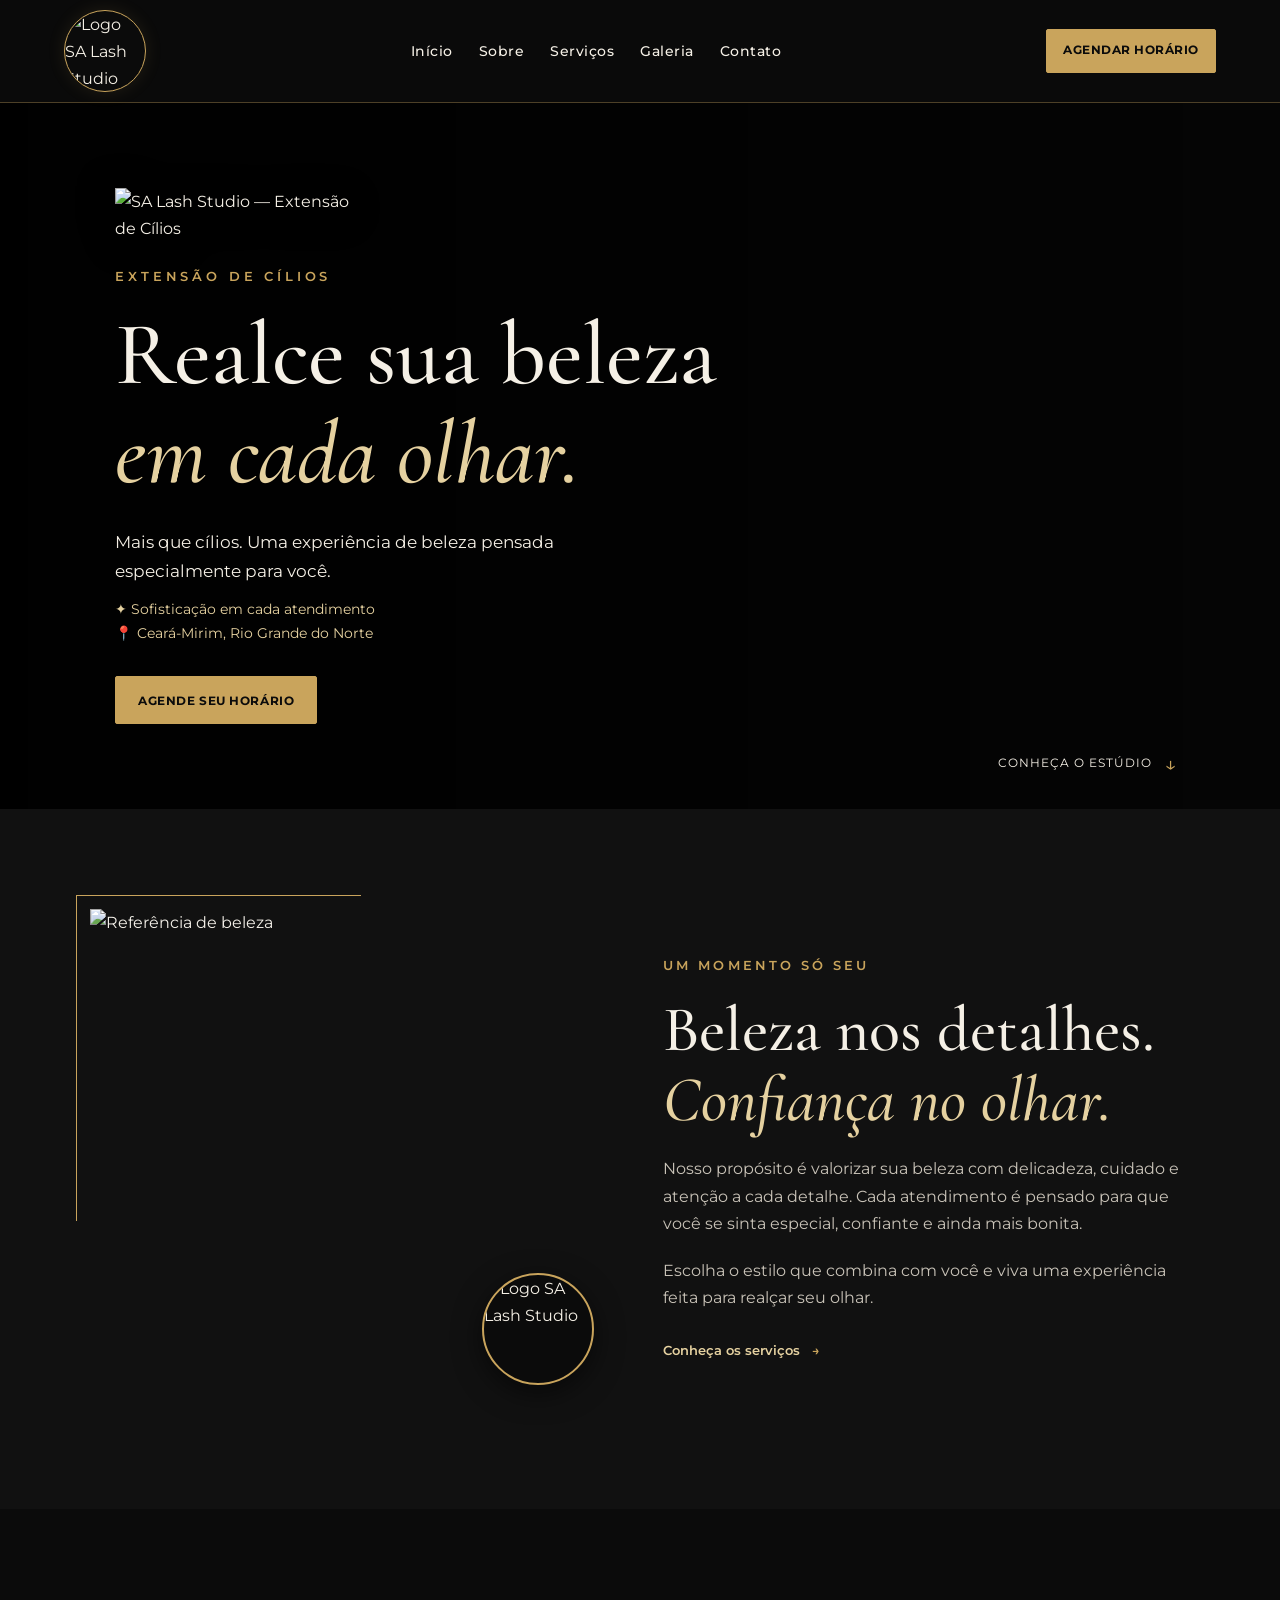
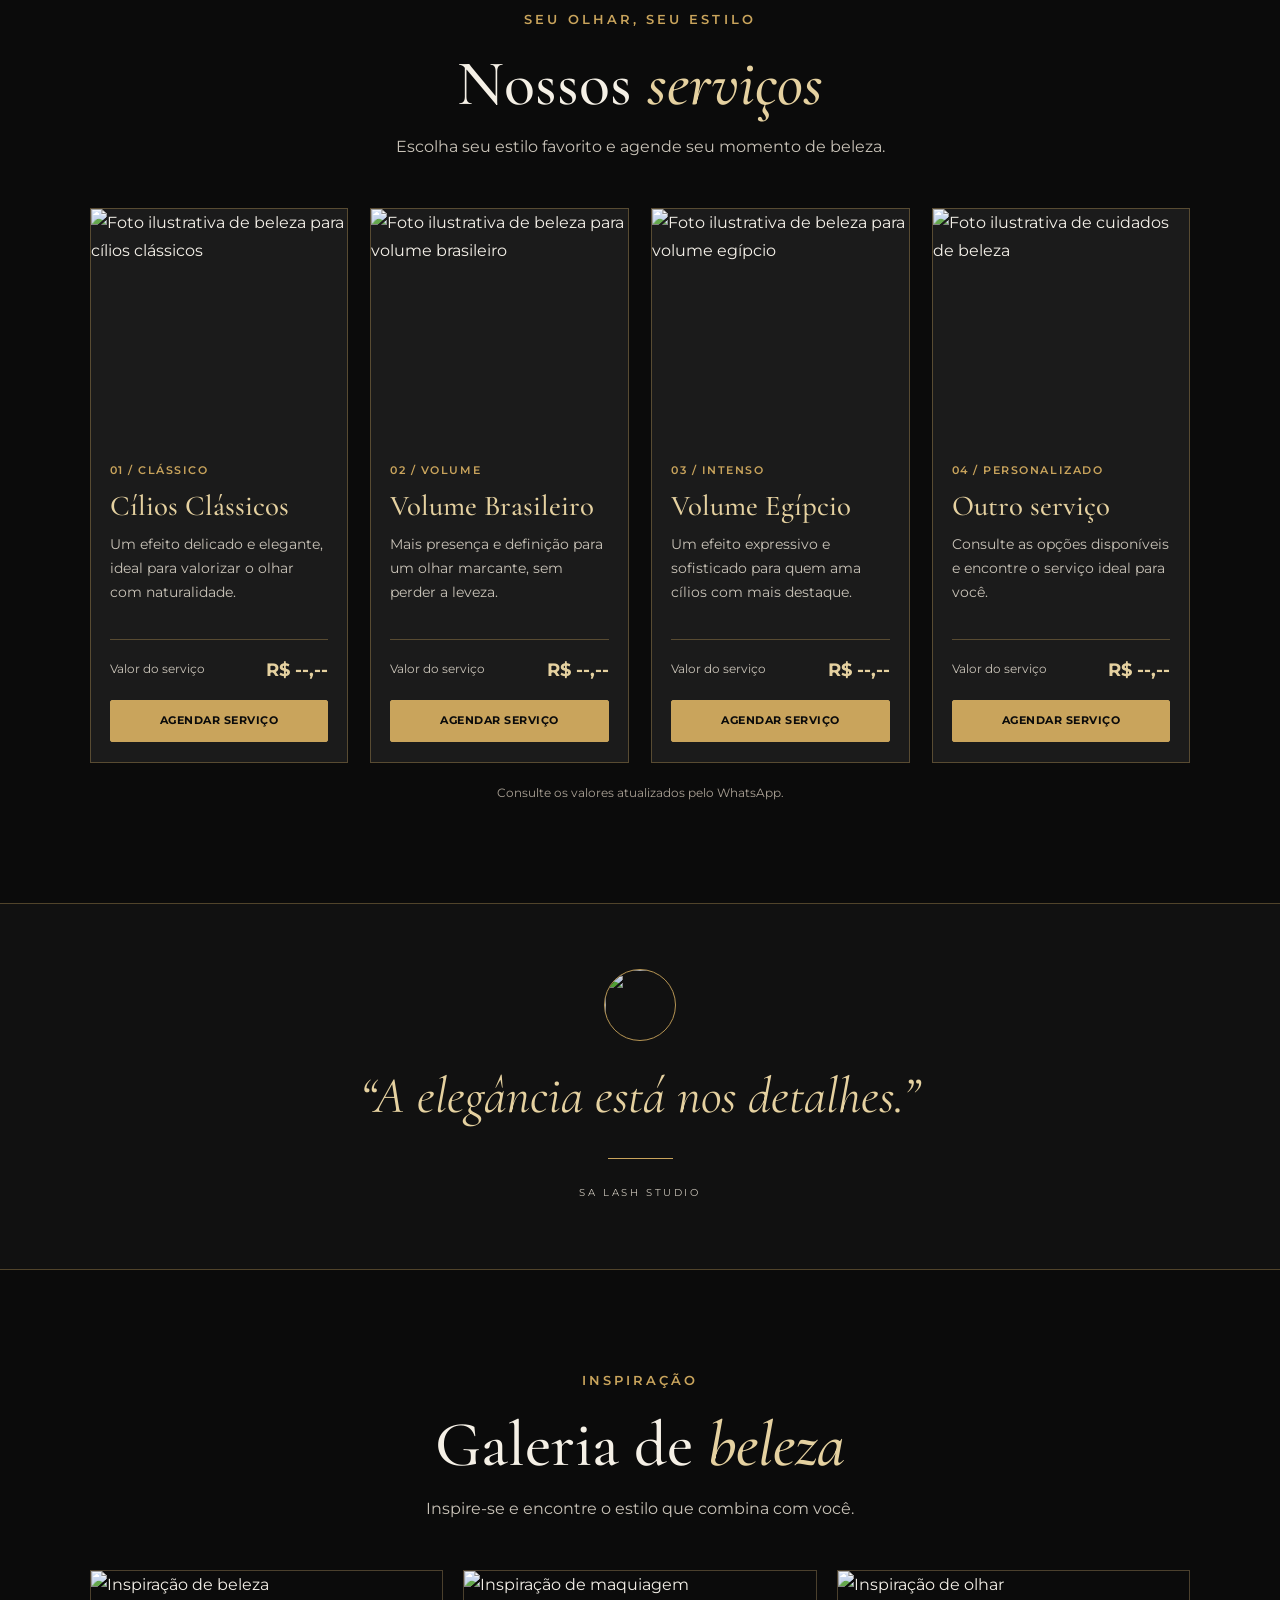
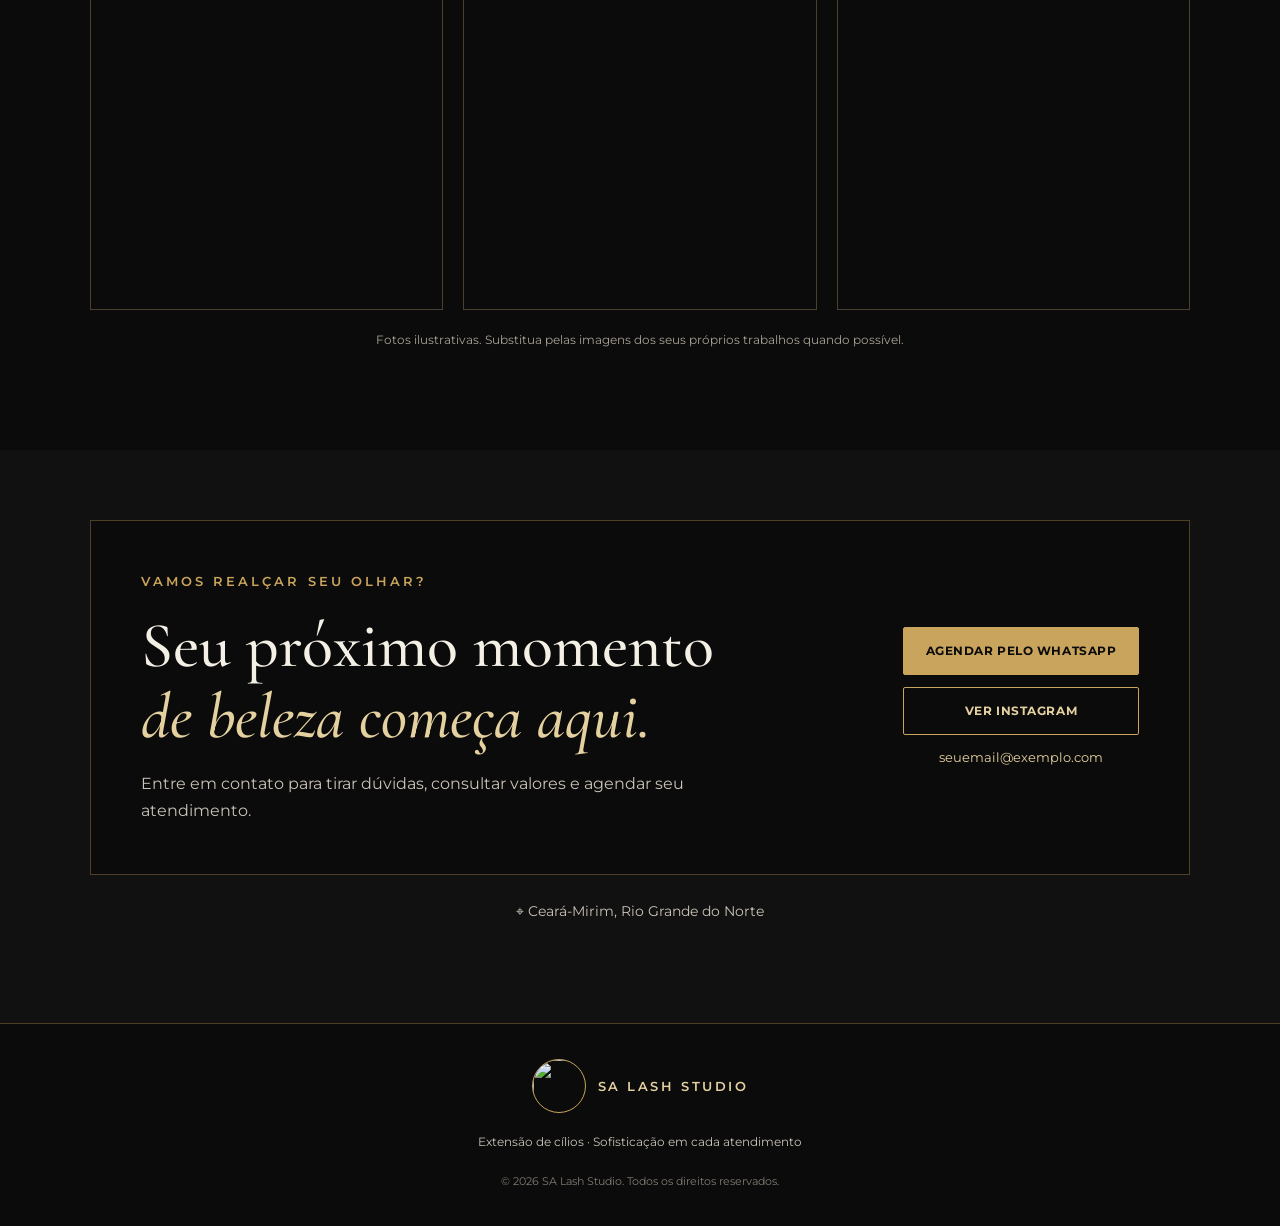
==== commit 84cb2659: "." ====
--- a/index.html
+++ b/index.html
@@ -4,524 +4,355 @@
 <head>
     <meta charset="UTF-8">
     <meta name="viewport" content="width=device-width, initial-scale=1.0">
-
-    <meta name="description" content="SA LASH STUDIO — Mais que cílios. Uma experiência de beleza pensada para você, em Ceará-Mirim, RN.">
-
-    <title>SA LASH STUDIO — Beleza & Sofisticação</title>
+    <meta name="description" content="SA Lash Studio — extensão de cílios com sofisticação em Ceará-Mirim.">
+    <title>SA Lash Studio | Extensão de Cílios</title>
+
+    <link rel="stylesheet" href="style.css">
 
     <link rel="preconnect" href="https://fonts.googleapis.com">
     <link rel="preconnect" href="https://fonts.gstatic.com" crossorigin>
-
-    <link href="https://fonts.googleapis.com/css2?family=DM+Sans:wght@400;500;600;700&family=Playfair+Display:wght@400;500;600;700&display=swap" rel="stylesheet">
-
-    <link rel="stylesheet" href="style.css">
+    <link href="https://fonts.googleapis.com/css2?family=Cormorant+Garamond:wght@400;500;600;700&family=Montserrat:wght@300;400;500;600;700&display=swap" rel="stylesheet">
 </head>
 
 <body>
 
-    <!-- CABEÇALHO -->
-    <header class="cabecalho">
-        <a href="#inicio" class="logo">
-            <span class="logo-sa">SA</span>
-            <span class="logo-nome">LASH STUDIO</span>
+<header class="cabecalho">
+    <a class="marca" href="#inicio" aria-label="Voltar ao início">
+        <img src="logo-redonda.png" alt="Logo SA Lash Studio">
+    </a>
+
+    <nav class="navegacao" aria-label="Menu principal">
+        <ul>
+            <li><a href="#inicio">Início</a></li>
+            <li><a href="#sobre">Sobre</a></li>
+            <li><a href="#servicos">Serviços</a></li>
+            <li><a href="#galeria">Galeria</a></li>
+            <li><a href="#contato">Contato</a></li>
+        </ul>
+    </nav>
+
+    <a class="botao botao-topo"
+       href="https://wa.me/55DDDNUMERO?text=Ol%C3%A1%2C%20gostaria%20de%20agendar."
+       target="_blank" rel="noopener noreferrer">
+        Agendar horário
+    </a>
+</header>
+
+<main>
+
+    <!-- INÍCIO -->
+    <section class="hero" id="inicio">
+        <div class="hero-conteudo">
+            <img class="hero-logo"
+                 src="logo-sa-lash.jpg"
+                 alt="SA Lash Studio — Extensão de Cílios">
+
+            <p class="sobretitulo">EXTENSÃO DE CÍLIOS</p>
+
+            <h1>Realce sua beleza<br>
+                <span>em cada olhar.</span>
+            </h1>
+
+            <p class="hero-texto">
+                Mais que cílios. Uma experiência de beleza
+                pensada especialmente para você.
+            </p>
+
+            <p class="hero-local">
+                ✦ Sofisticação em cada atendimento<br>
+                📍 Ceará-Mirim, Rio Grande do Norte
+            </p>
+
+            <a class="botao"
+               href="https://wa.me/55DDDNUMERO?text=Ol%C3%A1%2C%20vim%20pelo%20site%20do%20SA%20Lash%20Studio%20e%20quero%20agendar."
+               target="_blank" rel="noopener noreferrer">
+                Agende seu horário
+            </a>
+        </div>
+
+        <img class="marca-dagua"
+             src="logo-sa-lash.jpg"
+             alt=""
+             aria-hidden="true">
+
+        <a class="rolar" href="#sobre">
+            Conheça o estúdio <span>↓</span>
         </a>
-
-        <nav class="menu" aria-label="Menu principal">
-            <a href="#inicio">Início</a>
-            <a href="#sobre">O Studio</a>
-            <a href="#servicos">Serviços</a>
-            <a href="#galeria">Galeria</a>
-            <a href="#contato" class="menu-cta">Agendar horário ↗</a>
-        </nav>
-    </header>
-
-    <main>
-
-        <!-- INÍCIO -->
-        <section class="hero" id="inicio">
-
-            <div class="hero-texto">
-                <span class="etiqueta">
-                    ✧ BELEZA QUE REVELA SUA ESSÊNCIA
-                </span>
-
-                <h1>
-                    Mais que cílios.<br>
-                    Uma experiência de<br>
-                    <span>beleza para você.</span>
-                </h1>
-
-                <p class="hero-descricao">
-                    Sofisticação em cada atendimento.
-                    Um cuidado especial para realçar sua beleza,
-                    valorizar seu olhar e celebrar quem você é.
-                </p>
-
-                <div class="hero-acoes">
-                    <a href="#servicos" class="botao botao-dourado">
-                        Conheça os serviços ↗
-                    </a>
-
-                    <a href="#sobre" class="botao botao-link">
-                        Descubra o Studio ↓
+    </section>
+
+    <!-- SOBRE -->
+    <section class="sobre secao" id="sobre">
+        <div class="sobre-imagem">
+            <img
+                src="https://images.unsplash.com/photo-1583001931096-959e9a1a6223?auto=format&fit=crop&w=1000&q=85"
+                alt="Referência de beleza"
+                loading="lazy">
+
+            <img class="sobre-logo"
+                 src="logo-redonda.png"
+                 alt="Logo SA Lash Studio">
+        </div>
+
+        <div class="sobre-conteudo">
+            <p class="sobretitulo">UM MOMENTO SÓ SEU</p>
+
+            <h2>Beleza nos detalhes.<br>
+                <span>Confiança no olhar.</span>
+            </h2>
+
+            <p>
+                Nosso propósito é valorizar sua beleza com
+                delicadeza, cuidado e atenção a cada detalhe.
+                Cada atendimento é pensado para que você se
+                sinta especial, confiante e ainda mais bonita.
+            </p>
+
+            <p>
+                Escolha o estilo que combina com você e viva
+                uma experiência feita para realçar seu olhar.
+            </p>
+
+            <a class="link-dourado" href="#servicos">
+                Conheça os serviços <span>→</span>
+            </a>
+        </div>
+    </section>
+
+    <!-- SERVIÇOS -->
+    <section class="servicos secao" id="servicos">
+        <div class="titulo-secao">
+            <p class="sobretitulo">SEU OLHAR, SEU ESTILO</p>
+            <h2>Nossos <span>serviços</span></h2>
+            <p>
+                Escolha seu estilo favorito e agende
+                seu momento de beleza.
+            </p>
+        </div>
+
+        <div class="servicos-grade">
+
+            <article class="servico-card">
+                <img class="servico-foto"
+                     src="https://images.unsplash.com/photo-1512496015851-a90fb38ba796?auto=format&fit=crop&w=900&q=85"
+                     alt="Foto ilustrativa de beleza para cílios clássicos"
+                     loading="lazy">
+
+                <div class="servico-info">
+                    <p class="numero-card">01 / CLÁSSICO</p>
+                    <h3>Cílios Clássicos</h3>
+
+                    <p class="descricao-servico">
+                        Um efeito delicado e elegante, ideal
+                        para valorizar o olhar com naturalidade.
+                    </p>
+
+                    <div class="preco-linha">
+                        <span>Valor do serviço</span>
+                        <strong>R$ --,--</strong>
+                    </div>
+
+                    <a class="botao botao-card"
+                       href="https://wa.me/55DDDNUMERO?text=Ol%C3%A1%2C%20quero%20agendar%20C%C3%ADlios%20Cl%C3%A1ssicos."
+                       target="_blank" rel="noopener noreferrer">
+                        Agendar serviço
                     </a>
                 </div>
-
-                <div class="hero-local">
-                    <span class="local-icone">⌖</span>
-                    <div>
-                        <strong>CEARÁ-MIRIM</strong>
-                        <small>Rio Grande do Norte, Brasil</small>
+            </article>
+
+            <article class="servico-card">
+                <img class="servico-foto"
+                     src="https://images.unsplash.com/photo-1522335789203-aabd1fc54bc9?auto=format&fit=crop&w=900&q=85"
+                     alt="Foto ilustrativa de beleza para volume brasileiro"
+                     loading="lazy">
+
+                <div class="servico-info">
+                    <p class="numero-card">02 / VOLUME</p>
+                    <h3>Volume Brasileiro</h3>
+
+                    <p class="descricao-servico">
+                        Mais presença e definição para um olhar
+                        marcante, sem perder a leveza.
+                    </p>
+
+                    <div class="preco-linha">
+                        <span>Valor do serviço</span>
+                        <strong>R$ --,--</strong>
                     </div>
+
+                    <a class="botao botao-card"
+                       href="https://wa.me/55DDDNUMERO?text=Ol%C3%A1%2C%20quero%20agendar%20Volume%20Brasileiro."
+                       target="_blank" rel="noopener noreferrer">
+                        Agendar serviço
+                    </a>
                 </div>
+            </article>
+
+            <article class="servico-card">
+                <img class="servico-foto"
+                     src="https://images.unsplash.com/photo-1487412947147-5cebf100ffc2?auto=format&fit=crop&w=900&q=85"
+                     alt="Foto ilustrativa de beleza para volume egípcio"
+                     loading="lazy">
+
+                <div class="servico-info">
+                    <p class="numero-card">03 / INTENSO</p>
+                    <h3>Volume Egípcio</h3>
+
+                    <p class="descricao-servico">
+                        Um efeito expressivo e sofisticado para
+                        quem ama cílios com mais destaque.
+                    </p>
+
+                    <div class="preco-linha">
+                        <span>Valor do serviço</span>
+                        <strong>R$ --,--</strong>
+                    </div>
+
+                    <a class="botao botao-card"
+                       href="https://wa.me/55DDDNUMERO?text=Ol%C3%A1%2C%20quero%20agendar%20Volume%20Eg%C3%ADpcio."
+                       target="_blank" rel="noopener noreferrer">
+                        Agendar serviço
+                    </a>
+                </div>
+            </article>
+
+            <article class="servico-card">
+                <img class="servico-foto"
+                     src="https://images.unsplash.com/photo-1515377905703-c4788e51af15?auto=format&fit=crop&w=900&q=85"
+                     alt="Foto ilustrativa de cuidados de beleza"
+                     loading="lazy">
+
+                <div class="servico-info">
+                    <p class="numero-card">04 / PERSONALIZADO</p>
+                    <h3>Outro serviço</h3>
+
+                    <p class="descricao-servico">
+                        Consulte as opções disponíveis e encontre
+                        o serviço ideal para você.
+                    </p>
+
+                    <div class="preco-linha">
+                        <span>Valor do serviço</span>
+                        <strong>R$ --,--</strong>
+                    </div>
+
+                    <a class="botao botao-card"
+                       href="https://wa.me/55DDDNUMERO?text=Ol%C3%A1%2C%20quero%20conhecer%20os%20outros%20servi%C3%A7os."
+                       target="_blank" rel="noopener noreferrer">
+                        Agendar serviço
+                    </a>
+                </div>
+            </article>
+
+        </div>
+
+        <p class="aviso-precos">
+            Consulte os valores atualizados pelo WhatsApp.
+        </p>
+    </section>
+
+    <!-- FRASE DECORATIVA -->
+    <section class="frase-destaque">
+        <img src="logo-redonda.png"
+             alt=""
+             aria-hidden="true"
+             class="frase-logo">
+
+        <p>“A elegância está nos detalhes.”</p>
+        <span class="linha-dourada"></span>
+        <small>SA LASH STUDIO</small>
+    </section>
+
+    <!-- GALERIA -->
+    <section class="galeria secao" id="galeria">
+        <div class="titulo-secao">
+            <p class="sobretitulo">INSPIRAÇÃO</p>
+            <h2>Galeria de <span>beleza</span></h2>
+            <p>
+                Inspire-se e encontre o estilo que combina
+                com você.
+            </p>
+        </div>
+
+        <div class="galeria-grade">
+            <img
+                src="https://images.unsplash.com/photo-1512496015851-a90fb38ba796?auto=format&fit=crop&w=800&q=85"
+                alt="Inspiração de beleza"
+                loading="lazy">
+
+            <img
+                src="https://images.unsplash.com/photo-1522335789203-aabd1fc54bc9?auto=format&fit=crop&w=800&q=85"
+                alt="Inspiração de maquiagem"
+                loading="lazy">
+
+            <img
+                src="https://images.unsplash.com/photo-1487412947147-5cebf100ffc2?auto=format&fit=crop&w=800&q=85"
+                alt="Inspiração de olhar"
+                loading="lazy">
+        </div>
+
+        <p class="nota-imagens">
+            Fotos ilustrativas. Substitua pelas imagens
+            dos seus próprios trabalhos quando possível.
+        </p>
+    </section>
+
+    <!-- CONTATO -->
+    <section class="contato secao" id="contato">
+        <div class="contato-caixa">
+            <div>
+                <p class="sobretitulo">VAMOS REALÇAR SEU OLHAR?</p>
+
+                <h2>Seu próximo momento<br>
+                    <span>de beleza começa aqui.</span>
+                </h2>
+
+                <p>
+                    Entre em contato para tirar dúvidas,
+                    consultar valores e agendar seu atendimento.
+                </p>
             </div>
 
-            <div class="hero-visual">
-                <div class="hero-foto">
-                    <img
-                        src="https://images.unsplash.com/photo-1487412947147-5cebf100ffc2?auto=format&fit=crop&w=1000&q=85"
-                        alt="Inspiração de beleza feminina"
-                    >
-                </div>
-
-                <div class="moldura"></div>
-
-                <div class="foto-assinatura">
-                    <span class="assinatura-simbolo">✧</span>
-                    <div>
-                        <strong>SA LASH STUDIO</strong>
-                        <p>O luxo está nos detalhes.</p>
-                    </div>
-                </div>
-            </div>
-
-        </section>
-
-        <!-- FAIXA DECORATIVA -->
-        <section class="faixa" aria-label="Valores do Studio">
-            <span>BELEZA</span>
-            <i>✧</i>
-            <span>DELICADEZA</span>
-            <i>✧</i>
-            <span>AUTENTICIDADE</span>
-            <i>✧</i>
-            <span>SOFISTICAÇÃO</span>
-        </section>
-
-        <!-- SOBRE -->
-        <section class="sobre secao" id="sobre">
-
-            <div class="sobre-visual">
-                <img
-                    src="https://images.unsplash.com/photo-1522335789203-aabd1fc54bc9?auto=format&fit=crop&w=900&q=85"
-                    alt="Inspiração de maquiagem e autocuidado"
-                    loading="lazy"
-                >
-
-                <div class="selo">
-                    <span>SA</span>
-                    <small>BELEZA COM<br>PERSONALIDADE</small>
-                </div>
-            </div>
-
-            <div class="sobre-texto">
-                <span class="etiqueta">UM PRAZER EM RECEBER VOCÊ</span>
-
-                <h2>
-                    Seu momento.<br>
-                    Sua beleza.<br>
-                    <span>Seu melhor olhar.</span>
-                </h2>
-
-                <p>
-                    A SA LASH STUDIO nasceu para transformar
-                    o cuidado com a beleza em uma experiência especial.
-                </p>
-
-                <p>
-                    Acreditamos que cada olhar tem sua própria
-                    identidade. Por isso, valorizamos a delicadeza,
-                    o atendimento atencioso e a beleza que respeita
-                    a individualidade de cada cliente.
-                </p>
-
-                <p>
-                    Aqui, cada detalhe importa. Porque você merece
-                    mais do que um procedimento: merece se sentir bem.
-                </p>
-
-                <a href="#servicos" class="texto-link">
-                    Conheça nossos serviços ↗
+            <div class="contato-acoes">
+                <a class="botao"
+                   href="https://wa.me/55DDDNUMERO?text=Ol%C3%A1%2C%20gostaria%20de%20agendar%20no%20SA%20Lash%20Studio."
+                   target="_blank" rel="noopener noreferrer">
+                    Agendar pelo WhatsApp
+                </a>
+
+                <a class="botao botao-contorno"
+                   href="https://www.instagram.com/seuusuario/"
+                   target="_blank" rel="noopener noreferrer">
+                    Ver Instagram
+                </a>
+
+                <a class="email-link"
+                   href="mailto:seuemail@exemplo.com">
+                    seuemail@exemplo.com
                 </a>
             </div>
-
-        </section>
-
-        <!-- SERVIÇOS COM CARDS, FOTOS E PREÇOS -->
-        <section class="servicos secao" id="servicos">
-
-            <div class="titulo-secao">
-                <span class="etiqueta">BELEZA EM CADA DETALHE</span>
-
-                <h2>
-                    Encontre seu estilo.<br>
-                    <span>Realce seu olhar.</span>
-                </h2>
-
-                <p>
-                    Escolha seu procedimento favorito e consulte
-                    a disponibilidade para agendar seu momento.
-                </p>
-            </div>
-
-            <div class="servicos-grid">
-
-                <!-- CARD 1: CÍLIOS CLÁSSICOS -->
-                <article class="servico-card">
-
-                    <div class="servico-imagem">
-                        <img
-                            src="https://images.unsplash.com/photo-1583001931096-959e9a1a6223?auto=format&fit=crop&w=700&q=85"
-                            alt="Inspiração de cílios clássicos"
-                            loading="lazy"
-                        >
-
-                        <span class="servico-numero">01</span>
-                    </div>
-
-                    <div class="servico-conteudo">
-                        <span class="servico-categoria">BELEZA NATURAL</span>
-
-                        <h3>Cílios Clássicos</h3>
-
-                        <p>
-                            Uma proposta delicada e elegante para
-                            valorizar o olhar com um efeito natural.
-                        </p>
-
-                        <div class="servico-preco">
-                            <span>VALOR DO PROCEDIMENTO</span>
-                            <strong>R$ <span class="preco-vazio">—</span></strong>
-                        </div>
-
-                        <a
-                            class="servico-botao"
-                            href="https://wa.me/55DDDNUMERO?text=Ol%C3%A1!%20Gostaria%20de%20saber%20mais%20sobre%20os%20C%C3%ADlios%20Cl%C3%A1ssicos%20da%20SA%20Lash%20Studio."
-                            target="_blank"
-                            rel="noopener noreferrer"
-                        >
-                            Agendar pelo WhatsApp <span>↗</span>
-                        </a>
-                    </div>
-
-                </article>
-
-                <!-- CARD 2: VOLUME BRASILEIRO -->
-                <article class="servico-card">
-
-                    <div class="servico-imagem">
-                        <img
-                            src="https://images.unsplash.com/photo-1512496015851-a90fb38ba796?auto=format&fit=crop&w=700&q=85"
-                            alt="Inspiração de olhar com maquiagem"
-                            loading="lazy"
-                        >
-
-                        <span class="servico-numero">02</span>
-                    </div>
-
-                    <div class="servico-conteudo">
-                        <span class="servico-categoria">VOLUME E DEFINIÇÃO</span>
-
-                        <h3>Volume Brasileiro</h3>
-
-                        <p>
-                            Para quem deseja um olhar mais destacado,
-                            com volume e personalidade.
-                        </p>
-
-                        <div class="servico-preco">
-                            <span>VALOR DO PROCEDIMENTO</span>
-                            <strong>R$ <span class="preco-vazio">—</span></strong>
-                        </div>
-
-                        <a
-                            class="servico-botao"
-                            href="https://wa.me/55DDDNUMERO?text=Ol%C3%A1!%20Gostaria%20de%20saber%20mais%20sobre%20o%20Volume%20Brasileiro%20da%20SA%20Lash%20Studio."
-                            target="_blank"
-                            rel="noopener noreferrer"
-                        >
-                            Agendar pelo WhatsApp <span>↗</span>
-                        </a>
-                    </div>
-
-                </article>
-
-                <!-- CARD 3: VOLUME EGÍPCIO -->
-                <article class="servico-card">
-
-                    <div class="servico-imagem">
-                        <img
-                            src="https://images.unsplash.com/photo-1516975080664-ed2fc6a32937?auto=format&fit=crop&w=700&q=85"
-                            alt="Inspiração de beleza e maquiagem"
-                            loading="lazy"
-                        >
-
-                        <span class="servico-numero">03</span>
-                    </div>
-
-                    <div class="servico-conteudo">
-                        <span class="servico-categoria">OLHAR MARCANTE</span>
-
-                        <h3>Volume Egípcio</h3>
-
-                        <p>
-                            Uma opção para quem procura um resultado
-                            expressivo e um olhar cheio de presença.
-                        </p>
-
-                        <div class="servico-preco">
-                            <span>VALOR DO PROCEDIMENTO</span>
-                            <strong>R$ <span class="preco-vazio">—</span></strong>
-                        </div>
-
-                        <a
-                            class="servico-botao"
-                            href="https://wa.me/55DDDNUMERO?text=Ol%C3%A1!%20Gostaria%20de%20saber%20mais%20sobre%20o%20Volume%20Eg%C3%ADpcio%20da%20SA%20Lash%20Studio."
-                            target="_blank"
-                            rel="noopener noreferrer"
-                        >
-                            Agendar pelo WhatsApp <span>↗</span>
-                        </a>
-                    </div>
-
-                </article>
-
-                <!-- CARD 4: OUTRO SERVIÇO -->
-                <article class="servico-card">
-
-                    <div class="servico-imagem">
-                        <img
-                            src="https://images.unsplash.com/photo-1515886657613-9f3515b0c78f?auto=format&fit=crop&w=700&q=85"
-                            alt="Inspiração de estilo e beleza feminina"
-                            loading="lazy"
-                        >
-
-                        <span class="servico-numero">04</span>
-                    </div>
-
-                    <div class="servico-conteudo">
-                        <span class="servico-categoria">SEU MOMENTO DE BELEZA</span>
-
-                        <h3>Outro Serviço</h3>
-
-                        <p>
-                            Personalize este espaço com outro
-                            procedimento disponível no seu Studio.
-                        </p>
-
-                        <div class="servico-preco">
-                            <span>VALOR DO PROCEDIMENTO</span>
-                            <strong>R$ <span class="preco-vazio">—</span></strong>
-                        </div>
-
-                        <a
-                            class="servico-botao"
-                            href="https://wa.me/55DDDNUMERO?text=Ol%C3%A1!%20Gostaria%20de%20conhecer%20os%20outros%20servi%C3%A7os%20da%20SA%20Lash%20Studio."
-                            target="_blank"
-                            rel="noopener noreferrer"
-                        >
-                            Agendar pelo WhatsApp <span>↗</span>
-                        </a>
-                    </div>
-
-                </article>
-
-            </div>
-
-            <p class="nota-servicos">
-                Os preços estão aguardando preenchimento.
-                As fotos são ilustrativas e não representam necessariamente
-                resultados realizados pela SA LASH STUDIO.
-            </p>
-
-        </section>
-
-        <!-- GALERIA -->
-        <section class="galeria secao" id="galeria">
-
-            <div class="titulo-secao">
-                <span class="etiqueta">BELEZA EM FOCO</span>
-
-                <h2>
-                    A elegância mora<br>
-                    <span>nos detalhes.</span>
-                </h2>
-
-                <p>
-                    Inspire-se e encontre o estilo que combina com você.
-                </p>
-            </div>
-
-            <div class="galeria-grid">
-
-                <figure class="galeria-item galeria-grande">
-                    <img
-                        src="https://images.unsplash.com/photo-1487412947147-5cebf100ffc2?auto=format&fit=crop&w=900&q=85"
-                        alt="Inspiração de beleza"
-                        loading="lazy"
-                    >
-                    <figcaption>Beleza atemporal</figcaption>
-                </figure>
-
-                <figure class="galeria-item">
-                    <img
-                        src="https://images.unsplash.com/photo-1522335789203-aabd1fc54bc9?auto=format&fit=crop&w=800&q=85"
-                        alt="Inspiração de maquiagem"
-                        loading="lazy"
-                    >
-                    <figcaption>Delicadeza</figcaption>
-                </figure>
-
-                <figure class="galeria-item">
-                    <img
-                        src="https://images.unsplash.com/photo-1515886657613-9f3515b0c78f?auto=format&fit=crop&w=800&q=85"
-                        alt="Inspiração de estilo"
-                        loading="lazy"
-                    >
-                    <figcaption>Sua identidade</figcaption>
-                </figure>
-
-            </div>
-
-            <p class="nota-servicos">
-                Galeria ilustrativa. Substitua as imagens por fotos
-                dos seus próprios trabalhos quando estiverem disponíveis.
-            </p>
-
-        </section>
-
-        <!-- CHAMADA -->
-        <section class="convite">
-
-            <span class="ornamento">✧</span>
-            <span class="etiqueta">UM MOMENTO SÓ SEU</span>
-
-            <h2>
-                Permita-se sentir<br>
-                <span>a sua melhor versão.</span>
-            </h2>
-
-            <p>
-                Seu olhar merece atenção, cuidado e sofisticação.
-            </p>
-
-            <a href="#contato" class="botao botao-dourado">
-                Agende seu momento ↗
-            </a>
-
-        </section>
-
-        <!-- CONTATO -->
-        <section class="contato secao" id="contato">
-
-            <div class="contato-texto">
-                <span class="etiqueta">SERÁ UM PRAZER RECEBER VOCÊ</span>
-
-                <h2>
-                    Seu próximo momento<br>
-                    <span>começa aqui.</span>
-                </h2>
-
-                <p>
-                    Entre em contato para conhecer os serviços,
-                    consultar valores e verificar os horários disponíveis.
-                </p>
-
-                <div class="contato-info">
-
-                    <div class="info-item">
-                        <span>⌖</span>
-                        <div>
-                            <strong>LOCALIZAÇÃO</strong>
-                            <p>Ceará-Mirim, Rio Grande do Norte</p>
-                        </div>
-                    </div>
-
-                    <div class="info-item">
-                        <span>♡</span>
-                        <div>
-                            <strong>AGENDAMENTOS</strong>
-                            <p>WhatsApp ou Instagram</p>
-                        </div>
-                    </div>
-
-                </div>
-            </div>
-
-            <div class="contato-painel">
-
-                <span class="painel-estrela">✧</span>
-                <span class="etiqueta">SA LASH STUDIO</span>
-
-                <h3>Vamos realçar<br>sua beleza?</h3>
-
-                <p>Escolha seu canal de atendimento.</p>
-
-                <a
-                    href="https://wa.me/55DDDNUMERO?text=Ol%C3%A1!%20Gostaria%20de%20agendar%20um%20hor%C3%A1rio%20na%20SA%20Lash%20Studio."
-                    class="contato-botao whatsapp"
-                    target="_blank"
-                    rel="noopener noreferrer"
-                >
-                    <span>◉</span>
-                    Agendar pelo WhatsApp
-                    <span class="seta">↗</span>
-                </a>
-
-                <a
-                    href="mailto:seuemail@exemplo.com?subject=Agendamento%20SA%20Lash%20Studio"
-                    class="contato-botao email"
-                >
-                    <span>✉</span>
-                    Entrar em contato por e-mail
-                    <span class="seta">↗</span>
-                </a>
-
-                <a
-                    href="https://www.instagram.com/seuusuario/"
-                    class="instagram"
-                    target="_blank"
-                    rel="noopener noreferrer"
-                >
-                    Acompanhe no Instagram ↗
-                </a>
-
-            </div>
-
-        </section>
-
-    </main>
-
-    <!-- RODAPÉ -->
-    <footer class="rodape">
-
-        <a href="#inicio" class="logo">
-            <span class="logo-sa">SA</span>
-            <span class="logo-nome">LASH STUDIO</span>
-        </a>
-
-        <p class="rodape-frase">
-            Mais que cílios. Uma experiência de beleza pensada para você.
+        </div>
+
+        <p class="localizacao">
+            ⌖ Ceará-Mirim, Rio Grande do Norte
         </p>
-
-        <div class="rodape-linha"></div>
-
-        <div class="rodape-final">
-            <span>© 2026 SA LASH STUDIO</span>
-            <a href="#inicio">VOLTAR AO INÍCIO ↑</a>
-        </div>
-
-    </footer>
+    </section>
+
+</main>
+
+<!-- RODAPÉ -->
+<footer class="rodape">
+    <a href="#inicio" class="rodape-logo">
+        <img src="logo-redonda.png" alt="">
+
+        <span>SA LASH STUDIO</span>
+    </a>
+
+    <p>Extensão de cílios · Sofisticação em cada atendimento</p>
+
+    <p class="copyright">
+        © 2026 SA Lash Studio. Todos os direitos reservados.
+    </p>
+</footer>
 
 </body>
 </html>
--- a/style.css
+++ b/style.css
@@ -1,26 +1,18 @@
 
-/* ==========================================
-   SA LASH STUDIO — PRETO E DOURADO
-   HTML + CSS, sem JavaScript
-========================================== */
-
-/* CORES E CONFIGURAÇÕES */
+/* =========================================
+   SA LASH STUDIO
+   Paleta: preto, dourado e marfim
+========================================= */
 
 :root {
-    --preto: #100e0c;
-    --preto-2: #17130f;
-    --preto-3: #211b15;
-
-    --dourado: #c7a36b;
-    --dourado-claro: #e6cca0;
-
-    --branco: #faf7f2;
-    --cinza: #b0a69b;
-
-    --linha: rgba(199, 163, 107, 0.25);
-
-    --titulo: "Playfair Display", Georgia, serif;
-    --texto: "DM Sans", Arial, sans-serif;
+    --preto: #0b0b0b;
+    --preto-suave: #111111;
+    --grafite: #1b1b1b;
+    --dourado: #c9a45c;
+    --dourado-claro: #e5d1a0;
+    --marfim: #f5f0e6;
+    --texto-suave: #c9c3b8;
+    --borda: rgba(201, 164, 92, 0.35);
 }
 
 * {
@@ -31,14 +23,20 @@
 
 html {
     scroll-behavior: smooth;
-    scroll-padding-top: 105px;
+    scroll-padding-top: 115px;
 }
 
 body {
     background: var(--preto);
-    color: var(--branco);
-    font-family: var(--texto);
+    color: var(--marfim);
+    font-family: "Montserrat", Arial, sans-serif;
+    font-size: 16px;
     line-height: 1.7;
+}
+
+img {
+    display: block;
+    max-width: 100%;
 }
 
 a {
@@ -46,1151 +44,706 @@
     text-decoration: none;
 }
 
-img {
-    display: block;
-    width: 100%;
-}
-
-section {
-    scroll-margin-top: 105px;
-}
-
-::selection {
+h1, h2, h3 {
+    font-family: "Cormorant Garamond", Georgia, serif;
+    font-weight: 500;
+    line-height: 1.1;
+}
+
+h1 {
+    font-size: clamp(3rem, 7vw, 6.3rem);
+}
+
+h2 {
+    font-size: clamp(2.5rem, 5vw, 4.2rem);
+}
+
+h3 {
+    font-size: 2rem;
+}
+
+h1 span,
+h2 span {
+    color: var(--dourado-claro);
+    font-style: italic;
+}
+
+.secao {
+    padding: 100px 7%;
+}
+
+.sobretitulo {
+    margin-bottom: 18px;
+    color: var(--dourado);
+    font-size: 0.8rem;
+    font-weight: 600;
+    letter-spacing: 0.24em;
+}
+
+/* BOTÕES */
+
+.botao {
+    display: inline-flex;
+    align-items: center;
+    justify-content: center;
+    min-height: 48px;
+    padding: 12px 22px;
+    border: 1px solid var(--dourado);
+    border-radius: 2px;
     background: var(--dourado);
     color: var(--preto);
-}
-
-
-/* CABEÇALHO FIXO */
+    font-size: 0.78rem;
+    font-weight: 700;
+    letter-spacing: 0.045em;
+    text-align: center;
+    text-transform: uppercase;
+    transition: 0.25s ease;
+}
+
+.botao:hover {
+    transform: translateY(-2px);
+    background: transparent;
+    color: var(--dourado-claro);
+}
+
+.botao-contorno {
+    background: transparent;
+    color: var(--dourado-claro);
+}
+
+.botao-contorno:hover {
+    background: var(--dourado);
+    color: var(--preto);
+}
+
+/* =========================================
+   CABEÇALHO E MENU
+========================================= */
 
 .cabecalho {
     position: sticky;
     top: 0;
     z-index: 1000;
 
-    min-height: 88px;
-    padding: 14px 7%;
-
     display: flex;
     align-items: center;
     justify-content: space-between;
-    gap: 30px;
-
-    background: rgba(16, 14, 12, 0.97);
-    border-bottom: 1px solid var(--linha);
-    backdrop-filter: blur(15px);
-}
-
-.logo {
-    display: flex;
-    flex-direction: column;
-    align-items: center;
+    gap: 24px;
+
+    padding: 10px 5%;
+    background: rgba(11, 11, 11, 0.98);
+    border-bottom: 1px solid var(--borda);
+    backdrop-filter: blur(12px);
+}
+
+/* Logo redonda */
+
+.marca {
+    display: inline-block;
     flex-shrink: 0;
-    line-height: 1.2;
-}
-
-.logo-sa {
-    color: var(--dourado);
-    font-family: var(--titulo);
-    font-size: 37px;
-    font-weight: 400;
-    letter-spacing: 5px;
-}
-
-.logo-nome {
-    margin-top: 2px;
-    color: var(--branco);
-    font-size: 9px;
-    letter-spacing: 4px;
-}
-
-.menu {
-    display: flex;
-    align-items: center;
-    justify-content: flex-end;
-    flex-wrap: wrap;
-    gap: 26px;
-}
-
-.menu a {
-    color: #d4cbc0;
-    font-size: 11px;
-    transition: color 0.3s ease;
-}
-
-.menu a:hover {
-    color: var(--dourado-claro);
-}
-
-.menu .menu-cta {
-    padding: 11px 17px;
+}
+
+.marca img {
+    width: 82px;
+    height: 82px;
     border: 1px solid var(--dourado);
-    color: var(--dourado-claro);
-}
-
-.menu .menu-cta:hover {
-    background: var(--dourado);
-    color: var(--preto);
-}
-
-
-/* BOTÕES GERAIS */
-
-.botao {
-    min-height: 48px;
-    padding: 13px 21px;
-
-    display: inline-flex;
-    align-items: center;
-    justify-content: center;
-    gap: 12px;
-
-    font-size: 10px;
-    font-weight: 600;
-    text-align: center;
-
-    transition:
-        transform 0.3s ease,
-        background 0.3s ease,
-        color 0.3s ease;
-}
-
-.botao:hover {
-    transform: translateY(-3px);
-}
-
-.botao-dourado {
-    background: var(--dourado);
-    border: 1px solid var(--dourado);
-    color: var(--preto);
-}
-
-.botao-dourado:hover {
-    background: var(--dourado-claro);
-}
-
-.botao-link {
-    padding-left: 0;
-    padding-right: 0;
-    color: var(--branco);
-}
-
-.botao-link:hover {
-    color: var(--dourado-claro);
-}
-
-
-/* ETIQUETAS */
-
-.etiqueta {
-    display: inline-block;
-    margin-bottom: 20px;
-    color: var(--dourado);
-    font-size: 9px;
-    font-weight: 600;
-    letter-spacing: 2.5px;
-    line-height: 1.8;
-}
-
-
-/* INÍCIO */
-
-.hero {
-    min-height: 650px;
-    padding: 90px 9%;
-
-    display: grid;
-    grid-template-columns: 1.1fr 0.9fr;
-    align-items: center;
-    gap: 75px;
-
-    background:
-        radial-gradient(
-            ellipse at 15% 45%,
-            rgba(199, 163, 107, 0.10),
-            transparent 55%
-        ),
-        var(--preto);
-}
-
-.hero-texto {
-    max-width: 650px;
-}
-
-.hero h1 {
-    font-family: var(--titulo);
-    font-size: clamp(38px, 4.4vw, 64px);
-    font-weight: 400;
-    line-height: 1.18;
-    letter-spacing: -1.4px;
-}
-
-.hero h1 span,
-.sobre h2 span,
-.titulo-secao h2 span,
-.convite h2 span,
-.contato h2 span {
-    color: var(--dourado);
-    font-style: italic;
-}
-
-.hero-descricao {
-    max-width: 460px;
-    margin-top: 25px;
-    color: var(--cinza);
-    font-size: 13px;
-    line-height: 2.1;
-}
-
-.hero-acoes {
-    display: flex;
-    align-items: center;
-    flex-wrap: wrap;
-    gap: 22px;
-    margin-top: 32px;
-}
-
-.hero-local {
-    display: flex;
-    align-items: center;
-    gap: 13px;
-    margin-top: 42px;
-}
-
-.local-icone {
-    width: 38px;
-    height: 38px;
-
-    display: flex;
-    align-items: center;
-    justify-content: center;
-
-    border: 1px solid var(--linha);
-    color: var(--dourado);
-    font-size: 20px;
-}
-
-.hero-local strong {
-    display: block;
-    color: #e9dfd2;
-    font-size: 9px;
-    letter-spacing: 2px;
-}
-
-.hero-local small {
-    display: block;
-    margin-top: 3px;
-    color: #91867b;
-    font-size: 10px;
-}
-
-
-/* IMAGEM PRINCIPAL */
-
-.hero-visual {
-    position: relative;
-    min-width: 0;
-    margin-right: 12px;
-    margin-bottom: 15px;
-}
-
-.hero-foto {
-    position: relative;
-    z-index: 1;
-    height: 475px;
-    overflow: hidden;
-    background: var(--preto-3);
-}
-
-.hero-foto img {
-    height: 100%;
+    border-radius: 50%;
     object-fit: cover;
-    filter: brightness(0.78) saturate(0.8);
-    transition: transform 0.7s ease;
-}
-
-.hero-visual:hover .hero-foto img {
-    transform: scale(1.035);
-}
-
-.moldura {
-    position: absolute;
-    z-index: 0;
-    top: -14px;
-    right: -14px;
-    bottom: 14px;
-    left: 14px;
-    border: 1px solid rgba(199, 163, 107, 0.6);
-}
-
-.foto-assinatura {
-    position: absolute;
-    z-index: 2;
-    right: -12px;
-    bottom: 25px;
-    left: 20px;
-
-    display: flex;
-    align-items: center;
-    gap: 15px;
-
-    padding: 20px;
-    background: rgba(16, 14, 12, 0.94);
-    border-left: 2px solid var(--dourado);
-}
-
-.assinatura-simbolo {
-    color: var(--dourado);
-    font-size: 29px;
-}
-
-.foto-assinatura strong {
-    display: block;
-    color: var(--dourado-claro);
-    font-size: 8px;
-    letter-spacing: 1.8px;
-}
-
-.foto-assinatura p {
-    color: #d2c5b5;
-    font-family: var(--titulo);
-    font-size: 17px;
-    font-style: italic;
-}
-
-.faixa {
-    padding: 24px 5%;
+    background: var(--preto);
+    box-shadow: 0 0 18px rgba(201, 164, 92, 0.12);
+}
+
+/* Links do menu */
+
+.navegacao ul {
     display: flex;
     align-items: center;
     justify-content: center;
     flex-wrap: wrap;
-    gap: 23px;
-
-    background: var(--preto-3);
-    border-top: 1px solid var(--linha);
-    border-bottom: 1px solid var(--linha);
-}
-
-.faixa span {
-    color: #ded0be;
-    font-size: 9px;
-    letter-spacing: 2.5px;
-}
-
-.faixa i {
+    gap: 26px;
+    list-style: none;
+}
+
+.navegacao a {
+    color: var(--marfim);
+    font-size: 0.9rem;
+    font-weight: 500;
+    letter-spacing: 0.035em;
+    transition: color 0.2s ease;
+}
+
+.navegacao a:hover {
+    color: var(--dourado-claro);
+}
+
+.botao-topo {
+    flex-shrink: 0;
+    min-height: 44px;
+    padding: 10px 16px;
+    font-size: 0.72rem;
+}
+
+/* =========================================
+   PÁGINA INICIAL
+========================================= */
+
+.hero {
+    position: relative;
+
+    display: flex;
+    min-height: 680px;
+    align-items: center;
+    overflow: hidden;
+
+    padding: 85px 9%;
+
+    background:
+        linear-gradient(
+            90deg,
+            rgba(0, 0, 0, 0.96) 0%,
+            rgba(0, 0, 0, 0.83) 48%,
+            rgba(0, 0, 0, 0.55) 100%
+        ),
+        url("https://images.unsplash.com/photo-1512496015851-a90fb38ba796?auto=format&fit=crop&w=2000&q=85")
+        center 35% / cover no-repeat;
+}
+
+.hero-conteudo {
+    position: relative;
+    z-index: 2;
+    max-width: 720px;
+}
+
+/* Logo original no início */
+
+.hero-logo {
+    width: 235px;
+    max-height: 145px;
+    object-fit: contain;
+    object-position: left center;
+    margin-bottom: 24px;
+    filter: drop-shadow(0 5px 18px rgba(0, 0, 0, 0.5));
+}
+
+.hero .sobretitulo {
+    letter-spacing: 0.3em;
+}
+
+.hero-texto {
+    max-width: 490px;
+    margin-top: 25px;
+    font-size: 1.05rem;
+}
+
+.hero-local {
+    margin: 13px 0 30px;
+    color: var(--dourado-claro);
+    font-size: 0.88rem;
+}
+
+/* Logo original decorativa ao fundo */
+
+.marca-dagua {
+    position: absolute;
+    z-index: 1;
+    right: 5%;
+    top: 50%;
+    width: min(36vw, 410px);
+    transform: translateY(-50%);
+    opacity: 0.11;
+    object-fit: contain;
+    pointer-events: none;
+}
+
+.rolar {
+    position: absolute;
+    right: 8%;
+    bottom: 28px;
+    z-index: 2;
+
+    display: flex;
+    align-items: center;
+    gap: 12px;
+
+    color: var(--marfim);
+    font-size: 0.75rem;
+    letter-spacing: 0.08em;
+    text-transform: uppercase;
+}
+
+.rolar span {
     color: var(--dourado);
-    font-size: 14px;
-    font-style: normal;
-}
-
-
-/* PADRÃO DAS SEÇÕES */
-
-.secao {
-    padding: 110px 9%;
-}
-
-
-/* SOBRE */
+    font-size: 1.3rem;
+}
+
+/* =========================================
+   SOBRE O ESTÚDIO
+========================================= */
 
 .sobre {
     display: grid;
-    grid-template-columns: 0.9fr 1.1fr;
+    grid-template-columns: minmax(0, 0.9fr) minmax(0, 1fr);
     align-items: center;
-    gap: 95px;
-
-    background: #f2ebe2;
-    color: var(--preto);
-}
-
-.sobre-visual {
-    height: 475px;
+    gap: 9%;
+    background: var(--preto-suave);
+}
+
+.sobre-imagem {
     position: relative;
-    margin-right: 15px;
-}
-
-.sobre-visual img {
-    height: 100%;
+    max-width: 500px;
+}
+
+.sobre-imagem > img:first-child {
+    width: 100%;
+    height: 500px;
     object-fit: cover;
-    filter: saturate(0.75);
-}
-
-.selo {
+    filter: saturate(0.72);
+}
+
+/* Moldura dourada */
+
+.sobre-imagem::before {
+    position: absolute;
+    z-index: 1;
+    top: -14px;
+    left: -14px;
+
+    width: 60%;
+    height: 65%;
+
+    border-top: 1px solid var(--dourado);
+    border-left: 1px solid var(--dourado);
+    content: "";
+    pointer-events: none;
+}
+
+/* Logo redonda sobre a foto */
+
+.sobre-imagem .sobre-logo {
     position: absolute;
     right: -30px;
-    bottom: 30px;
-
-    width: 125px;
-    height: 125px;
-
+    bottom: 24px;
+
+    width: 112px;
+    height: 112px;
+
+    border: 2px solid var(--dourado);
+    border-radius: 50%;
+    object-fit: cover;
+    background: var(--preto);
+    box-shadow: 0 8px 28px rgba(0, 0, 0, 0.55);
+}
+
+.sobre-conteudo > p:not(.sobretitulo) {
+    margin-top: 20px;
+    color: var(--texto-suave);
+}
+
+.link-dourado {
+    display: inline-flex;
+    gap: 12px;
+    margin-top: 28px;
+    color: var(--dourado-claro);
+    font-size: 0.82rem;
+    font-weight: 600;
+}
+
+.link-dourado span {
+    color: var(--dourado);
+}
+
+/* =========================================
+   SERVIÇOS: FOTO + NOME + PREÇO
+========================================= */
+
+.servicos {
+    background: var(--preto);
+}
+
+.titulo-secao {
+    max-width: 700px;
+    margin: 0 auto 48px;
+    text-align: center;
+}
+
+.titulo-secao > p:last-child {
+    margin-top: 14px;
+    color: var(--texto-suave);
+}
+
+/* Grade dos cards */
+
+.servicos-grade {
+    display: grid;
+    grid-template-columns: repeat(4, minmax(0, 1fr));
+    gap: 22px;
+}
+
+/* Cada cartão */
+
+.servico-card {
     display: flex;
     flex-direction: column;
-    align-items: center;
-    justify-content: center;
-
-    background: var(--preto);
-    border: 1px solid var(--dourado);
-    border-radius: 50%;
-    color: var(--dourado-claro);
-    text-align: center;
-}
-
-.selo span {
-    font-family: var(--titulo);
-    font-size: 34px;
-    line-height: 1.3;
-}
-
-.selo small {
-    font-size: 7px;
-    letter-spacing: 1.3px;
-    line-height: 1.8;
-}
-
-.sobre-texto .etiqueta,
-.contato-texto .etiqueta {
-    color: #987447;
-}
-
-.sobre h2,
-.titulo-secao h2,
-.contato h2 {
-    font-family: var(--titulo);
-    font-size: clamp(34px, 3.7vw, 49px);
-    font-weight: 400;
-    line-height: 1.28;
-}
-
-.sobre h2 span,
-.contato h2 span {
-    color: #987447;
-}
-
-.sobre-texto > p {
-    margin-top: 19px;
-    color: #6f655b;
-    font-size: 12px;
-    line-height: 2.1;
-}
-
-.texto-link {
-    display: inline-block;
-    margin-top: 29px;
-    padding-bottom: 6px;
-    border-bottom: 1px solid #a8895e;
-    color: #84643c;
-    font-size: 11px;
+    overflow: hidden;
+
+    border: 1px solid var(--borda);
+    background: var(--grafite);
+
+    transition:
+        transform 0.25s ease,
+        border-color 0.25s ease;
+}
+
+.servico-card:hover {
+    transform: translateY(-5px);
+    border-color: var(--dourado);
+}
+
+/* Foto do serviço */
+
+.servico-foto {
+    width: 100%;
+    height: 230px;
+    object-fit: cover;
+    filter: saturate(0.78);
+    transition: filter 0.3s ease;
+}
+
+.servico-card:hover .servico-foto {
+    filter: saturate(1);
+}
+
+/* Conteúdo interno do card */
+
+.servico-info {
+    display: flex;
+    flex: 1;
+    flex-direction: column;
+    padding: 22px 19px 20px;
+}
+
+.numero-card {
+    color: var(--dourado);
+    font-size: 0.68rem;
     font-weight: 600;
-}
-
-
-/* TÍTULOS */
-
-.titulo-secao {
-    max-width: 720px;
-    margin: 0 auto 55px;
-    text-align: center;
-}
-
-.titulo-secao .etiqueta {
-    margin-bottom: 14px;
-}
-
-.titulo-secao h2 {
-    font-size: clamp(32px, 4vw, 46px);
-}
-
-.titulo-secao > p {
-    max-width: 510px;
-    margin: 16px auto 0;
-    color: var(--cinza);
-    font-size: 12px;
-    line-height: 2;
-}
-
-
-/* ==========================================
-   SERVIÇOS — CARDS COM FOTOS E PREÇOS
-========================================== */
-
-.servicos {
-    background:
-        radial-gradient(
-            ellipse at 50% 0%,
-            rgba(199, 163, 107, 0.07),
-            transparent 55%
-        ),
-        var(--preto);
-}
-
-.servicos-grid {
-    display: grid;
-    grid-template-columns: repeat(3, minmax(0, 1fr));
-    gap: 25px;
-    align-items: stretch;
-}
-
-.servico-card {
-    min-width: 0;
-    overflow: hidden;
-
-    display: flex;
-    flex-direction: column;
-
-    background: #191510;
-    border: 1px solid rgba(199, 163, 107, 0.25);
-
-    transition:
-        transform 0.3s ease,
-        border-color 0.3s ease,
-        background 0.3s ease;
-}
-
-.servico-card:hover {
-    transform: translateY(-6px);
-    border-color: var(--dourado);
-    background: #211b15;
-}
-
-
-/* FOTO DO SERVIÇO */
-
-.servico-imagem {
-    position: relative;
-    height: 245px;
-    overflow: hidden;
-    background: var(--preto-3);
-}
-
-.servico-imagem img {
-    width: 100%;
-    height: 100%;
-    object-fit: cover;
-    object-position: center;
-    filter: brightness(0.85) saturate(0.8);
-    transition: transform 0.6s ease;
-}
-
-.servico-card:hover .servico-imagem img {
-    transform: scale(1.06);
-}
-
-.servico-numero {
-    position: absolute;
-    top: 14px;
-    right: 14px;
-
-    width: 34px;
-    height: 34px;
-
-    display: flex;
-    align-items: center;
-    justify-content: center;
-
-    background: rgba(16, 14, 12, 0.9);
-    border: 1px solid var(--dourado);
-    color: var(--dourado-claro);
-
-    font-family: var(--titulo);
-    font-size: 12px;
-}
-
-
-/* CONTEÚDO DO CARD */
-
-.servico-conteudo {
+    letter-spacing: 0.14em;
+}
+
+.servico-info h3 {
+    margin: 10px 0;
+    color: var(--dourado-claro);
+    font-size: 1.8rem;
+}
+
+/* Descrição */
+
+.descricao-servico {
     flex: 1;
-    padding: 25px 22px 22px;
-
-    display: flex;
-    flex-direction: column;
-    align-items: flex-start;
-}
-
-.servico-categoria {
-    color: var(--dourado);
-    font-size: 8px;
-    font-weight: 600;
-    letter-spacing: 1.8px;
-}
-
-.servico-card h3 {
-    margin-top: 9px;
-    color: var(--branco);
-    font-family: var(--titulo);
-    font-size: 24px;
-    font-weight: 400;
-    line-height: 1.35;
-}
-
-.servico-card p {
-    margin-top: 12px;
-    color: #b4a89b;
-    font-size: 11px;
-    line-height: 1.9;
-}
-
-
-/* PREÇO */
-
-.servico-preco {
-    width: 100%;
-    margin-top: 22px;
-    padding: 17px 0;
-
-    display: flex;
-    flex-direction: column;
-    gap: 4px;
-
-    border-top: 1px solid var(--linha);
-    border-bottom: 1px solid var(--linha);
-}
-
-.servico-preco > span {
-    color: #a79a8a;
-    font-size: 8px;
-    letter-spacing: 1.3px;
-}
-
-.servico-preco strong {
-    color: var(--dourado-claro);
-    font-family: var(--titulo);
-    font-size: 27px;
-    font-weight: 500;
-}
-
-.preco-vazio {
-    color: var(--dourado-claro);
-}
-
-
-/* BOTÃO DO WHATSAPP EM CADA CARD */
-
-.servico-botao {
-    width: 100%;
-    min-height: 45px;
-    margin-top: 20px;
-    padding: 12px;
-
+    min-height: 85px;
+    color: var(--texto-suave);
+    font-size: 0.86rem;
+    line-height: 1.75;
+}
+
+/* Preço */
+
+.preco-linha {
     display: flex;
     align-items: center;
     justify-content: space-between;
     gap: 8px;
 
-    background: var(--dourado);
-    border: 1px solid var(--dourado);
-    color: var(--preto);
-
-    font-size: 10px;
-    font-weight: 700;
+    margin-top: 22px;
+    padding: 15px 0;
+
+    border-top: 1px solid var(--borda);
+    color: var(--texto-suave);
+    font-size: 0.76rem;
+}
+
+.preco-linha strong {
+    color: var(--dourado-claro);
+    font-size: 1.1rem;
+    white-space: nowrap;
+}
+
+/* Botão dentro de cada card */
+
+.botao-card {
+    width: 100%;
+    min-height: 42px;
+    padding: 10px 12px;
+    font-size: 0.68rem;
+}
+
+.aviso-precos,
+.nota-imagens {
+    margin-top: 20px;
+    color: #aaa195;
+    font-size: 0.76rem;
     text-align: center;
-
-    transition:
-        background 0.3s ease,
-        color 0.3s ease;
-}
-
-.servico-botao:hover {
-    background: var(--dourado-claro);
-    border-color: var(--dourado-claro);
-}
-
-.servico-botao span {
-    font-size: 15px;
-}
-
-.nota-servicos {
-    max-width: 650px;
-    margin: 30px auto 0;
-    color: #91867b;
-    font-size: 10px;
-    line-height: 1.9;
-    text-align: center;
-}
-
-
-/* GALERIA */
-
-.galeria {
-    background: #eee5da;
-    color: var(--preto);
-}
-
-.galeria .titulo-secao .etiqueta {
-    color: #927044;
-}
-
-.galeria .titulo-secao h2 span {
-    color: #987447;
-}
-
-.galeria .titulo-secao > p {
-    color: #71665c;
-}
-
-.galeria-grid {
-    display: grid;
-    grid-template-columns: 1.2fr 0.9fr 0.9fr;
-    align-items: stretch;
-    gap: 18px;
-}
-
-.galeria-item {
-    height: 360px;
+}
+
+/* =========================================
+   FAIXA DECORATIVA COM A LOGO
+========================================= */
+
+.frase-destaque {
     position: relative;
     overflow: hidden;
-    background: #d2c2b0;
-}
-
-.galeria-grande {
-    height: 420px;
-}
-
-.galeria-item img {
+
+    padding: 65px 20px;
+
+    border-top: 1px solid var(--borda);
+    border-bottom: 1px solid var(--borda);
+    background: var(--preto-suave);
+    text-align: center;
+}
+
+.frase-logo {
+    width: 72px;
+    height: 72px;
+    margin: 0 auto 12px;
+
+    border: 1px solid var(--dourado);
+    border-radius: 50%;
+    object-fit: cover;
+    opacity: 0.9;
+}
+
+.frase-destaque p {
+    margin: 12px 0;
+    color: var(--dourado-claro);
+    font-family: "Cormorant Garamond", Georgia, serif;
+    font-size: clamp(2rem, 4vw, 3.4rem);
+    font-style: italic;
+}
+
+.linha-dourada {
+    display: block;
+    width: 65px;
+    height: 1px;
+    margin: 18px auto;
+    background: var(--dourado);
+}
+
+.frase-destaque small {
+    color: var(--texto-suave);
+    font-size: 0.65rem;
+    letter-spacing: 0.25em;
+}
+
+/* =========================================
+   GALERIA
+========================================= */
+
+.galeria {
+    background: var(--preto);
+}
+
+.galeria-grade {
+    display: grid;
+    grid-template-columns: repeat(3, minmax(0, 1fr));
+    gap: 20px;
+}
+
+.galeria-grade img {
     width: 100%;
-    height: 100%;
+    height: 340px;
     object-fit: cover;
+    border: 1px solid var(--borda);
     filter: saturate(0.78);
-    transition: transform 0.6s ease;
-}
-
-.galeria-item:hover img {
-    transform: scale(1.06);
-}
-
-.galeria-item::after {
-    content: "";
-    position: absolute;
-    inset: 0;
-
-    background: linear-gradient(
-        to top,
-        rgba(16, 14, 12, 0.83),
-        transparent 55%
-    );
-}
-
-.galeria-item figcaption {
-    position: absolute;
-    z-index: 1;
-    left: 20px;
-    bottom: 22px;
-
-    color: #fffaf2;
-    font-family: var(--titulo);
-    font-size: 18px;
-}
-
-
-/* CHAMADA PARA AGENDAMENTO */
-
-.convite {
-    padding: 100px 7%;
-    text-align: center;
-
-    background:
-        radial-gradient(
-            ellipse at center,
-            rgba(199, 163, 107, 0.13),
-            transparent 65%
-        ),
-        var(--preto-2);
-
-    border-top: 1px solid var(--linha);
-    border-bottom: 1px solid var(--linha);
-}
-
-.ornamento {
-    display: block;
-    margin-bottom: 15px;
-    color: var(--dourado);
-    font-size: 30px;
-}
-
-.convite h2 {
-    font-family: var(--titulo);
-    font-size: clamp(37px, 5vw, 58px);
-    font-weight: 400;
-    line-height: 1.25;
-}
-
-.convite p {
-    margin: 20px auto 28px;
-    color: var(--cinza);
-    font-size: 12px;
-}
-
-
-/* CONTATO */
+    transition: filter 0.25s ease, transform 0.25s ease;
+}
+
+.galeria-grade img:hover {
+    filter: saturate(1);
+    transform: translateY(-4px);
+}
+
+/* =========================================
+   CONTATO
+========================================= */
 
 .contato {
-    display: grid;
-    grid-template-columns: 1fr 0.8fr;
-    align-items: center;
-    gap: 80px;
-
-    background: #f2ebe2;
-    color: var(--preto);
-}
-
-.contato-texto > p {
-    max-width: 480px;
-    margin-top: 22px;
-    color: #6f655b;
-    font-size: 12px;
-    line-height: 2.1;
-}
-
-.contato-info {
-    display: grid;
-    gap: 22px;
-    margin-top: 34px;
-}
-
-.info-item {
-    display: flex;
-    align-items: center;
-    gap: 15px;
-}
-
-.info-item > span {
-    width: 44px;
-    height: 44px;
-    flex-shrink: 0;
-
-    display: flex;
-    align-items: center;
-    justify-content: center;
-
-    border: 1px solid #b79a72;
-    color: #87653d;
-    font-size: 19px;
-}
-
-.info-item strong {
-    display: block;
-    font-size: 9px;
-    letter-spacing: 1.6px;
-}
-
-.info-item p {
-    margin-top: 4px;
-    color: #766b61;
-    font-size: 10px;
-}
-
-
-/* PAINEL DE CONTATO */
-
-.contato-painel {
-    padding: 40px 30px;
-    text-align: center;
-
-    background: var(--preto);
-    color: var(--branco);
-    border: 1px solid var(--dourado);
-    box-shadow: 12px 12px 0 rgba(199, 163, 107, 0.10);
-}
-
-.painel-estrela {
-    display: block;
-    margin-bottom: 10px;
-    color: var(--dourado);
-    font-size: 30px;
-}
-
-.contato-painel .etiqueta {
-    margin-bottom: 10px;
-    font-size: 8px;
-}
-
-.contato-painel h3 {
-    font-family: var(--titulo);
-    font-size: 32px;
-    font-weight: 400;
-    line-height: 1.3;
-}
-
-.contato-painel > p {
-    margin: 14px 0 24px;
-    color: var(--cinza);
-    font-size: 11px;
-}
-
-.contato-botao {
-    width: 100%;
-    min-height: 49px;
-    padding: 12px 13px;
-    margin-top: 12px;
-
-    display: flex;
-    align-items: center;
-    justify-content: flex-start;
-    gap: 10px;
-
-    font-size: 10px;
-    font-weight: 600;
-    text-align: left;
-
-    transition:
-        background 0.3s ease,
-        color 0.3s ease,
-        border-color 0.3s ease;
-}
-
-.contato-botao .seta {
-    margin-left: auto;
-}
-
-.whatsapp {
-    background: var(--dourado);
-    border: 1px solid var(--dourado);
-    color: var(--preto);
-}
-
-.whatsapp:hover {
-    background: var(--dourado-claro);
-    border-color: var(--dourado-claro);
-}
-
-.email {
-    background: transparent;
-    border: 1px solid #675849;
-    color: var(--branco);
-}
-
-.email:hover {
-    border-color: var(--dourado);
-    color: var(--dourado-claro);
-}
-
-.instagram {
-    display: inline-block;
-    margin-top: 23px;
-    padding-bottom: 4px;
-    border-bottom: 1px solid var(--linha);
-    color: var(--dourado-claro);
-    font-size: 10px;
-}
-
-
-/* RODAPÉ */
-
-.rodape {
-    padding: 45px 7% 25px;
-
-    display: flex;
-    flex-direction: column;
-    align-items: center;
-
-    background: #0b0908;
-    text-align: center;
-}
-
-.rodape-frase {
-    margin-top: 18px;
-    color: #b7aa9b;
-    font-family: var(--titulo);
-    font-size: 14px;
-    font-style: italic;
-}
-
-.rodape-linha {
-    width: 100%;
-    max-width: 1000px;
-    height: 1px;
-    margin: 30px 0 20px;
-    background: var(--linha);
-}
-
-.rodape-final {
-    width: 100%;
-    max-width: 1000px;
-
+    padding-top: 70px;
+    background: var(--preto-suave);
+}
+
+.contato-caixa {
     display: flex;
     align-items: center;
     justify-content: space-between;
-    gap: 20px;
-}
-
-.rodape-final span,
-.rodape-final a {
-    color: #918477;
-    font-size: 9px;
-    letter-spacing: 1px;
-}
-
-.rodape-final a:hover {
-    color: var(--dourado-claro);
-}
-
-
-/* TABLETS */
-
-@media (max-width: 1000px) {
-
+    gap: 40px;
+
+    padding: 50px;
+    border: 1px solid var(--borda);
+    background: var(--preto);
+}
+
+.contato-caixa > div:first-child {
+    max-width: 650px;
+}
+
+.contato-caixa p:not(.sobretitulo) {
+    margin-top: 18px;
+    color: var(--texto-suave);
+}
+
+.contato-acoes {
+    display: flex;
+    min-width: 235px;
+    flex-direction: column;
+    align-items: stretch;
+    gap: 12px;
+}
+
+.email-link {
+    color: var(--dourado-claro);
+    font-size: 0.8rem;
+    text-align: center;
+}
+
+.localizacao {
+    margin-top: 25px;
+    color: var(--texto-suave);
+    font-size: 0.85rem;
+    text-align: center;
+}
+
+/* =========================================
+   RODAPÉ
+========================================= */
+
+.rodape {
+    padding: 35px 20px;
+    border-top: 1px solid var(--borda);
+    background: var(--preto);
+    text-align: center;
+}
+
+.rodape-logo {
+    display: inline-flex;
+    align-items: center;
+    gap: 12px;
+
+    color: var(--dourado-claro);
+    font-family: "Montserrat", Arial, sans-serif;
+    font-size: 0.8rem;
+    font-weight: 600;
+    letter-spacing: 0.2em;
+}
+
+.rodape-logo img {
+    width: 54px;
+    height: 54px;
+    border: 1px solid var(--dourado);
+    border-radius: 50%;
+    object-fit: cover;
+}
+
+.rodape p {
+    margin-top: 8px;
+    color: var(--texto-suave);
+    font-size: 0.78rem;
+}
+
+.rodape .copyright {
+    margin-top: 20px;
+    color: #817b71;
+    font-size: 0.7rem;
+}
+
+/* =========================================
+   TABLETS
+========================================= */
+
+@media (max-width: 1100px) {
     .cabecalho {
-        padding: 14px 5%;
-        gap: 20px;
-    }
-
-    .menu {
-        gap: 15px;
-    }
-
-    .menu a {
-        font-size: 10px;
+        gap: 16px;
+        padding-inline: 3%;
+    }
+
+    .navegacao ul {
+        gap: 17px;
+    }
+
+    .navegacao a {
+        font-size: 0.82rem;
+    }
+
+    .marca img {
+        width: 72px;
+        height: 72px;
+    }
+
+    .servicos-grade {
+        grid-template-columns: repeat(2, minmax(0, 1fr));
+    }
+
+    .descricao-servico {
+        min-height: 55px;
+    }
+}
+
+/* =========================================
+   CELULARES
+========================================= */
+
+@media (max-width: 760px) {
+    html {
+        scroll-padding-top: 155px;
+    }
+
+    .cabecalho {
+        flex-wrap: wrap;
+        justify-content: center;
+        gap: 8px 20px;
+        padding: 8px 4% 12px;
+    }
+
+    .marca img {
+        width: 65px;
+        height: 65px;
+    }
+
+    .navegacao {
+        order: 3;
+        width: 100%;
+    }
+
+    .navegacao ul {
+        gap: 10px 19px;
+    }
+
+    .navegacao a {
+        font-size: 0.78rem;
+    }
+
+    .botao-topo {
+        min-height: 39px;
+        padding: 8px 12px;
     }
 
     .hero {
-        padding: 75px 6%;
-        gap: 40px;
-    }
-
-    .hero-foto {
-        height: 410px;
-    }
-
-    .secao {
-        padding: 85px 6%;
-    }
-
-    .sobre {
-        gap: 50px;
-    }
-
-    .servicos-grid {
-        gap: 14px;
-    }
-
-    .servico-imagem {
-        height: 210px;
-    }
-
-    .servico-conteudo {
-        padding: 22px 17px;
-    }
-
-    .servico-card h3 {
-        font-size: 21px;
-    }
-
-    .servico-botao {
-        font-size: 9px;
-    }
-
-    .galeria-grid {
-        gap: 13px;
-    }
-
-    .galeria-item {
-        height: 320px;
-    }
-
-    .galeria-grande {
-        height: 380px;
-    }
-
-    .contato {
-        gap: 45px;
-    }
-}
-
-
-/* CELULARES */
-
-@media (max-width: 700px) {
-
-    html {
-        scroll-padding-top: 140px;
-    }
-
-    section {
-        scroll-margin-top: 140px;
-    }
-
-    .cabecalho {
-        padding: 10px 4%;
-        min-height: auto;
-        flex-direction: column;
-        gap: 12px;
-    }
-
-    .logo-sa {
-        font-size: 29px;
-    }
-
-    .logo-nome {
-        font-size: 8px;
-        letter-spacing: 3px;
-    }
-
-    .menu {
-        width: 100%;
-        justify-content: center;
-        gap: 8px 15px;
-    }
-
-    .menu a {
-        font-size: 10px;
-    }
-
-    .menu .menu-cta {
-        padding: 5px 9px;
-    }
-
-    .hero {
-        grid-template-columns: 1fr;
-        padding: 60px 7% 70px;
-        gap: 45px;
-    }
-
-    .hero h1 {
-        font-size: clamp(36px, 9vw, 49px);
-        letter-spacing: -0.7px;
-    }
-
-    .hero-descricao {
-        font-size: 12px;
-    }
-
-    .hero-acoes {
-        align-items: flex-start;
-        gap: 14px;
-    }
-
-    .hero-acoes .botao-dourado {
-        width: 100%;
-    }
-
-    .hero-visual {
-        margin-right: 9px;
-        margin-bottom: 10px;
-    }
-
-    .hero-foto {
-        height: 390px;
-    }
-
-    .foto-assinatura {
-        left: 12px;
-        right: -8px;
-        bottom: 15px;
-        padding: 15px;
-    }
-
-    .faixa {
-        gap: 12px;
-        padding: 20px 10px;
-    }
-
-    .faixa span {
-        font-size: 8px;
-        letter-spacing: 1px;
-    }
-
-    .faixa i {
-        font-size: 11px;
+        min-height: 620px;
+        padding: 70px 7%;
+        background-position: 58% center;
+    }
+
+    .hero-logo {
+        width: 190px;
+        max-height: 120px;
+    }
+
+    .marca-dagua {
+        right: -8%;
+        width: 58vw;
+        opacity: 0.08;
+    }
+
+    .hero-texto {
+        max-width: 390px;
     }
 
     .secao {
@@ -1199,175 +752,117 @@
 
     .sobre {
         grid-template-columns: 1fr;
-        gap: 48px;
-    }
-
-    .sobre-visual {
-        height: 365px;
-        margin-right: 12px;
-    }
-
-    .selo {
-        width: 105px;
-        height: 105px;
-        right: -12px;
-        bottom: 18px;
-    }
-
-    .selo span {
-        font-size: 28px;
-    }
-
-    .sobre h2,
-    .titulo-secao h2,
-    .contato h2 {
-        font-size: 35px;
-    }
-
-    .servicos-grid {
-        grid-template-columns: repeat(2, minmax(0, 1fr));
-        gap: 14px;
-    }
-
-    .servico-imagem {
-        height: 205px;
-    }
-
-    .servico-conteudo {
-        padding: 19px 14px 15px;
-    }
-
-    .servico-categoria {
-        font-size: 7px;
-        letter-spacing: 1px;
-    }
-
-    .servico-card h3 {
-        font-size: 20px;
-    }
-
-    .servico-card p {
-        font-size: 10px;
-    }
-
-    .servico-preco strong {
-        font-size: 24px;
-    }
-
-    .servico-preco > span {
-        font-size: 7px;
-        letter-spacing: 0.7px;
-    }
-
-    .servico-botao {
-        min-height: 44px;
-        padding: 10px 8px;
-        gap: 5px;
-        font-size: 9px;
-    }
-
-    .galeria-grid {
+        gap: 42px;
+    }
+
+    .sobre-imagem {
+        width: 90%;
+        margin: 0 auto;
+    }
+
+    .sobre-imagem > img:first-child {
+        height: 430px;
+    }
+
+    .servicos-grade {
+        gap: 16px;
+    }
+
+    .servico-foto {
+        height: 220px;
+    }
+
+    .servico-info {
+        padding: 18px 15px;
+    }
+
+    .servico-info h3 {
+        font-size: 1.65rem;
+    }
+
+    .descricao-servico {
+        min-height: 65px;
+    }
+
+    .galeria-grade {
+        gap: 12px;
+    }
+
+    .galeria-grade img {
+        height: 230px;
+    }
+
+    .contato-caixa {
+        flex-direction: column;
+        align-items: stretch;
+        padding: 32px 24px;
+    }
+}
+
+/* CELULARES PEQUENOS */
+
+@media (max-width: 480px) {
+    .navegacao ul {
+        gap: 8px 13px;
+    }
+
+    .navegacao a {
+        font-size: 0.72rem;
+    }
+
+    .hero {
+        min-height: 580px;
+    }
+
+    .hero h1 {
+        font-size: 3rem;
+    }
+
+    .hero-texto {
+        font-size: 0.95rem;
+    }
+
+    .rolar {
+        right: 7%;
+        font-size: 0.62rem;
+    }
+
+    .servicos-grade {
         grid-template-columns: 1fr;
-        gap: 18px;
-    }
-
-    .galeria-item,
-    .galeria-grande {
+    }
+
+    .servico-foto {
+        height: 270px;
+    }
+
+    .descricao-servico {
+        min-height: auto;
+    }
+
+    .galeria-grade {
+        grid-template-columns: 1fr;
+    }
+
+    .galeria-grade img {
+        height: 300px;
+    }
+
+    .sobre-imagem > img:first-child {
         height: 350px;
     }
 
-    .convite {
-        padding: 75px 7%;
-    }
-
-    .convite h2 {
-        font-size: 39px;
-    }
-
-    .contato {
-        grid-template-columns: 1fr;
-        gap: 45px;
-    }
-
-    .contato-painel {
-        padding: 35px 22px;
-        box-shadow: 7px 7px 0 rgba(199, 163, 107, 0.10);
-    }
-
-    .rodape {
-        padding: 38px 7% 24px;
-    }
-
-    .rodape-frase {
-        font-size: 12px;
-    }
-
-    .rodape-final {
-        flex-direction: column;
-        gap: 13px;
-    }
-}
-
-
-/* CELULARES PEQUENOS */
-
-@media (max-width: 380px) {
-
-    .menu {
-        gap: 8px 10px;
-    }
-
-    .menu a {
-        font-size: 9px;
-    }
-
-    .hero h1 {
-        font-size: 33px;
-    }
-
-    .hero-foto {
-        height: 315px;
-    }
-
-    .servicos-grid {
-        grid-template-columns: 1fr;
-    }
-
-    .servico-imagem {
-        height: 260px;
-    }
-
-    .servico-conteudo {
-        padding: 23px 20px;
-    }
-
-    .servico-card h3 {
-        font-size: 24px;
-    }
-
-    .servico-card p {
-        font-size: 11px;
-    }
-
-    .sobre h2,
-    .titulo-secao h2,
-    .contato h2 {
-        font-size: 30px;
-    }
-
-    .convite h2 {
-        font-size: 33px;
-    }
-
-    .contato-painel h3 {
-        font-size: 28px;
-    }
-
-    .faixa {
+    .sobre-imagem .sobre-logo {
+        right: -17px;
+        width: 88px;
+        height: 88px;
+    }
+
+    .contato-caixa {
+        padding: 27px 18px;
+    }
+
+    .rodape-logo {
         gap: 9px;
-    }
-
-    .faixa span {
-        font-size: 7px;
-    }
-}
+        font-size: 0.7rem;
+    }
+}
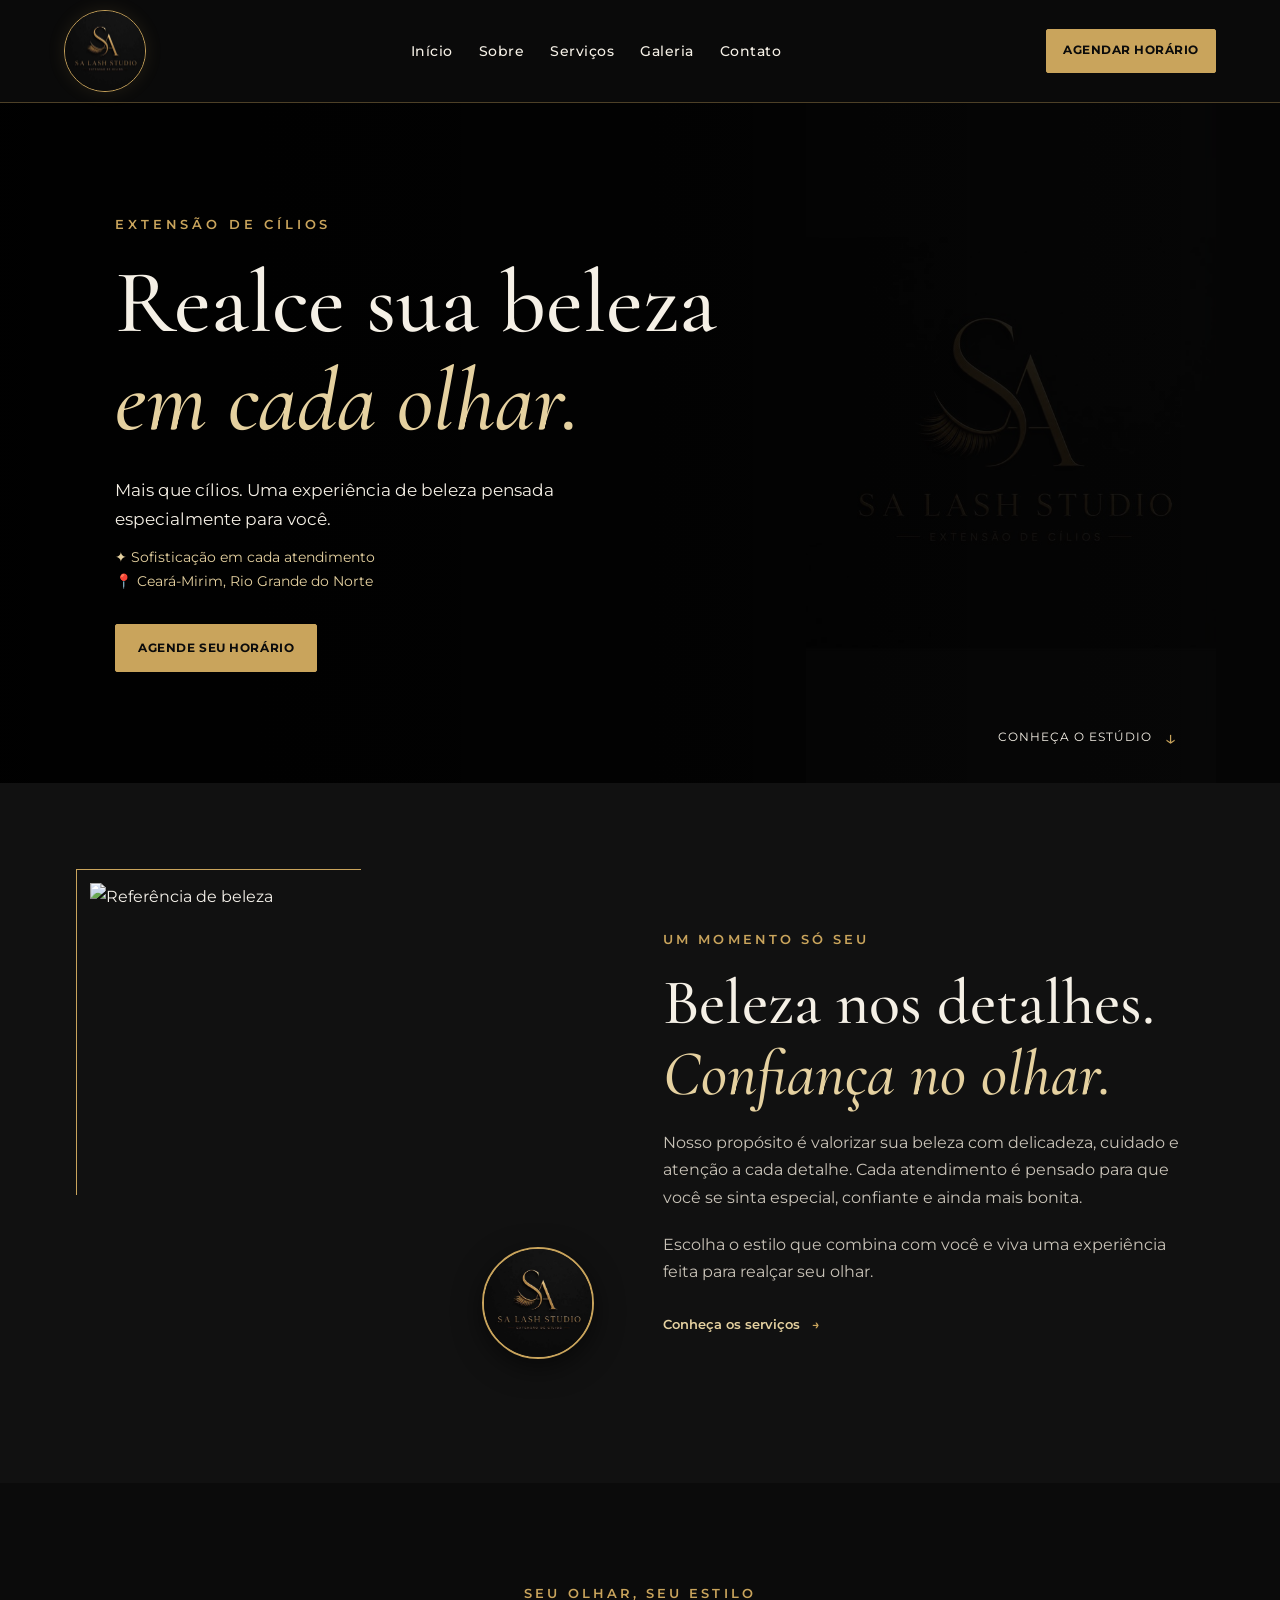
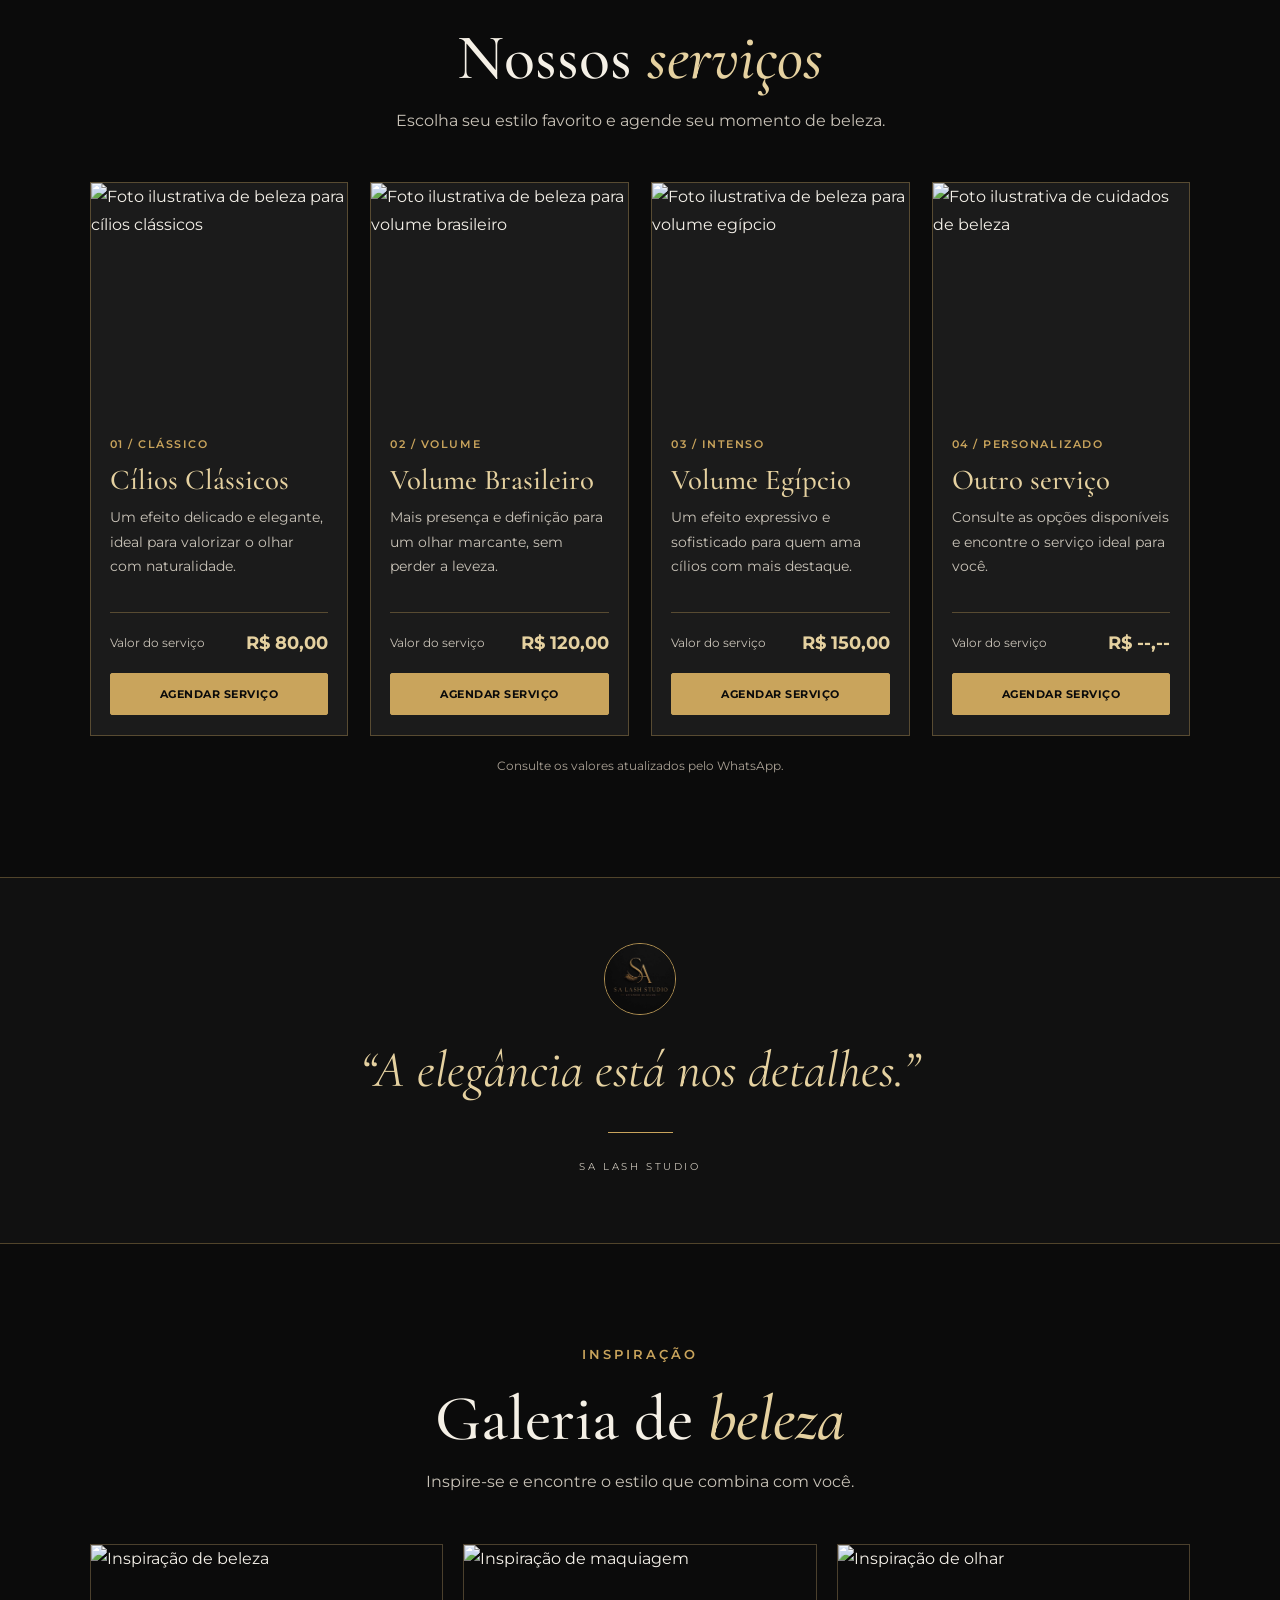
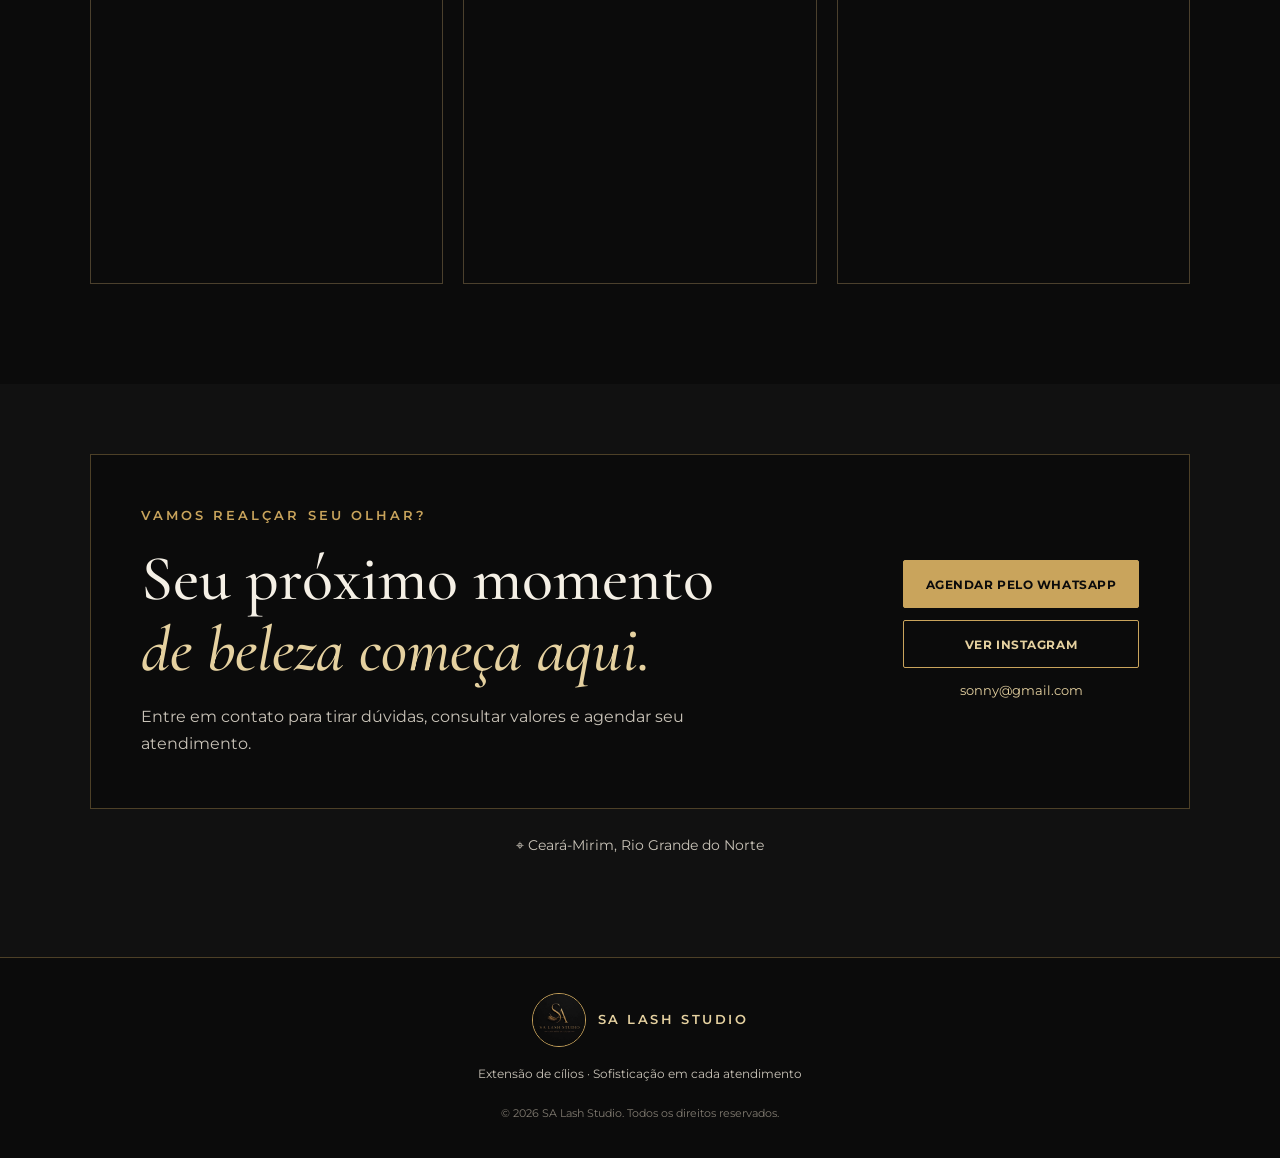
==== commit 93dccfc5: "." ====
--- a/index.html
+++ b/index.html
@@ -18,7 +18,7 @@
 
 <header class="cabecalho">
     <a class="marca" href="#inicio" aria-label="Voltar ao início">
-        <img src="logo-redonda.png" alt="Logo SA Lash Studio">
+        <img src="img/logo-sa-lash.jpg" alt="Logo SA Lash Studio">
     </a>
 
     <nav class="navegacao" aria-label="Menu principal">
@@ -43,9 +43,6 @@
     <!-- INÍCIO -->
     <section class="hero" id="inicio">
         <div class="hero-conteudo">
-            <img class="hero-logo"
-                 src="logo-sa-lash.jpg"
-                 alt="SA Lash Studio — Extensão de Cílios">
 
             <p class="sobretitulo">EXTENSÃO DE CÍLIOS</p>
 
@@ -71,7 +68,7 @@
         </div>
 
         <img class="marca-dagua"
-             src="logo-sa-lash.jpg"
+             src="img/logo-sa-lash.jpg"
              alt=""
              aria-hidden="true">
 
@@ -89,7 +86,7 @@
                 loading="lazy">
 
             <img class="sobre-logo"
-                 src="logo-redonda.png"
+                 src="img/logo-sa-lash.jpg"
                  alt="Logo SA Lash Studio">
         </div>
 
@@ -148,7 +145,7 @@
 
                     <div class="preco-linha">
                         <span>Valor do serviço</span>
-                        <strong>R$ --,--</strong>
+                        <strong>R$ 80,00</strong>
                     </div>
 
                     <a class="botao botao-card"
@@ -176,7 +173,7 @@
 
                     <div class="preco-linha">
                         <span>Valor do serviço</span>
-                        <strong>R$ --,--</strong>
+                        <strong>R$ 120,00</strong>
                     </div>
 
                     <a class="botao botao-card"
@@ -204,7 +201,7 @@
 
                     <div class="preco-linha">
                         <span>Valor do serviço</span>
-                        <strong>R$ --,--</strong>
+                        <strong>R$ 150,00</strong>
                     </div>
 
                     <a class="botao botao-card"
@@ -252,7 +249,7 @@
 
     <!-- FRASE DECORATIVA -->
     <section class="frase-destaque">
-        <img src="logo-redonda.png"
+        <img src="img/logo-sa-lash.jpg"
              alt=""
              aria-hidden="true"
              class="frase-logo">
@@ -290,10 +287,6 @@
                 loading="lazy">
         </div>
 
-        <p class="nota-imagens">
-            Fotos ilustrativas. Substitua pelas imagens
-            dos seus próprios trabalhos quando possível.
-        </p>
     </section>
 
     <!-- CONTATO -->
@@ -327,7 +320,7 @@
 
                 <a class="email-link"
                    href="mailto:seuemail@exemplo.com">
-                    seuemail@exemplo.com
+                    sonny@gmail.com
                 </a>
             </div>
         </div>
@@ -342,7 +335,7 @@
 <!-- RODAPÉ -->
 <footer class="rodape">
     <a href="#inicio" class="rodape-logo">
-        <img src="logo-redonda.png" alt="">
+        <img src="img/logo-sa-lash.jpg" alt="">
 
         <span>SA LASH STUDIO</span>
     </a>
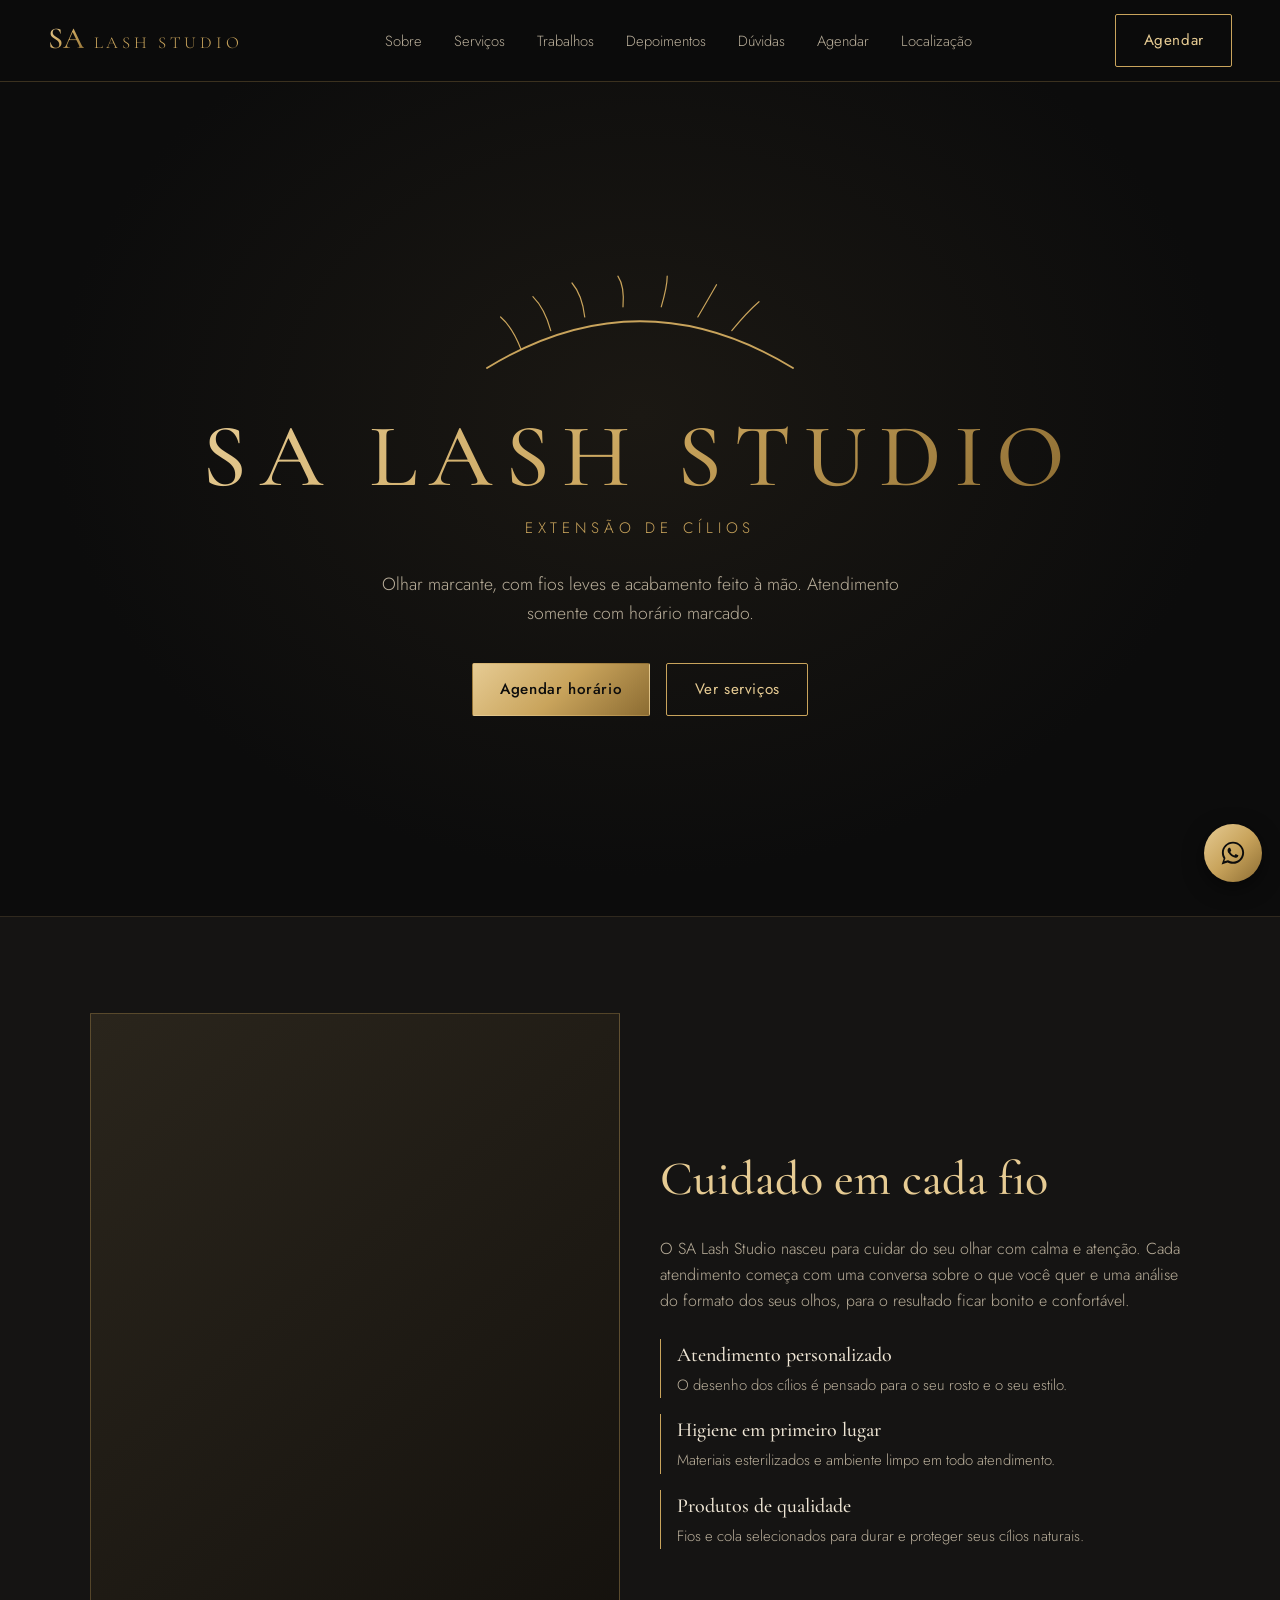
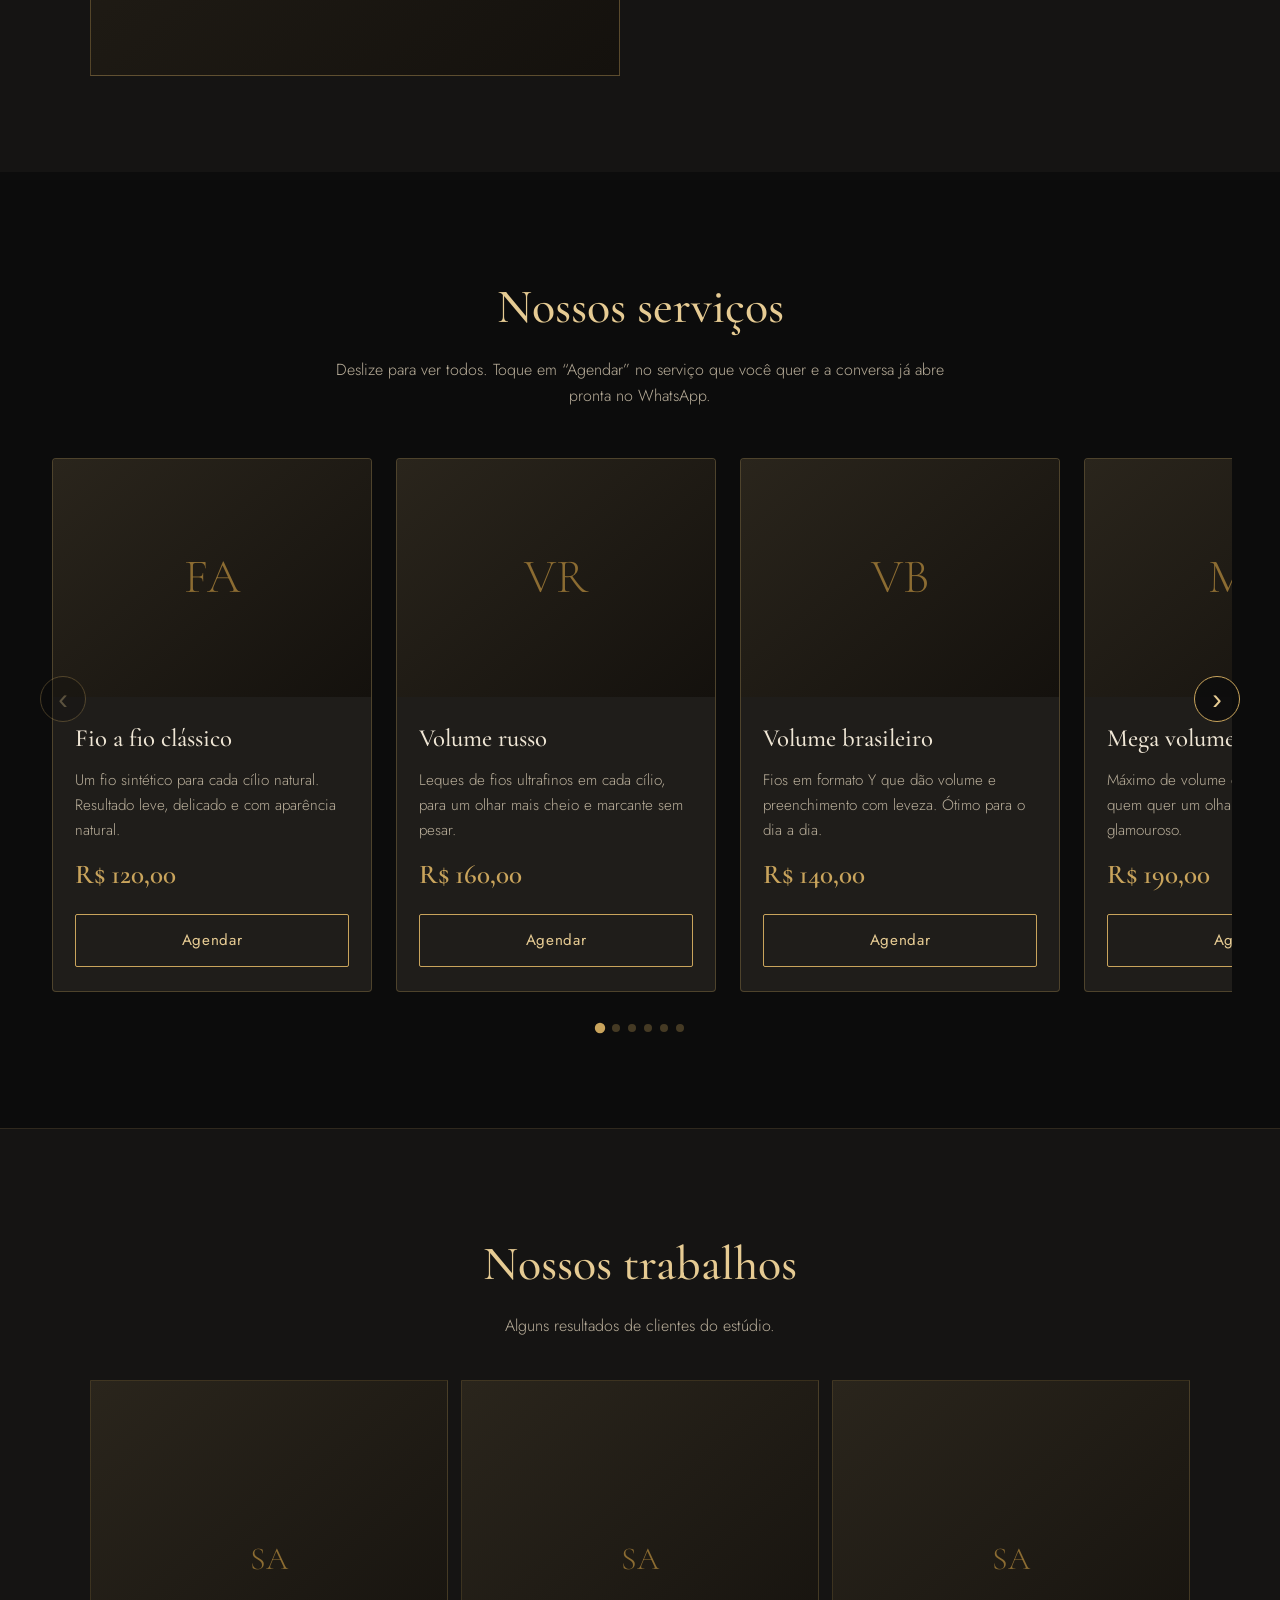
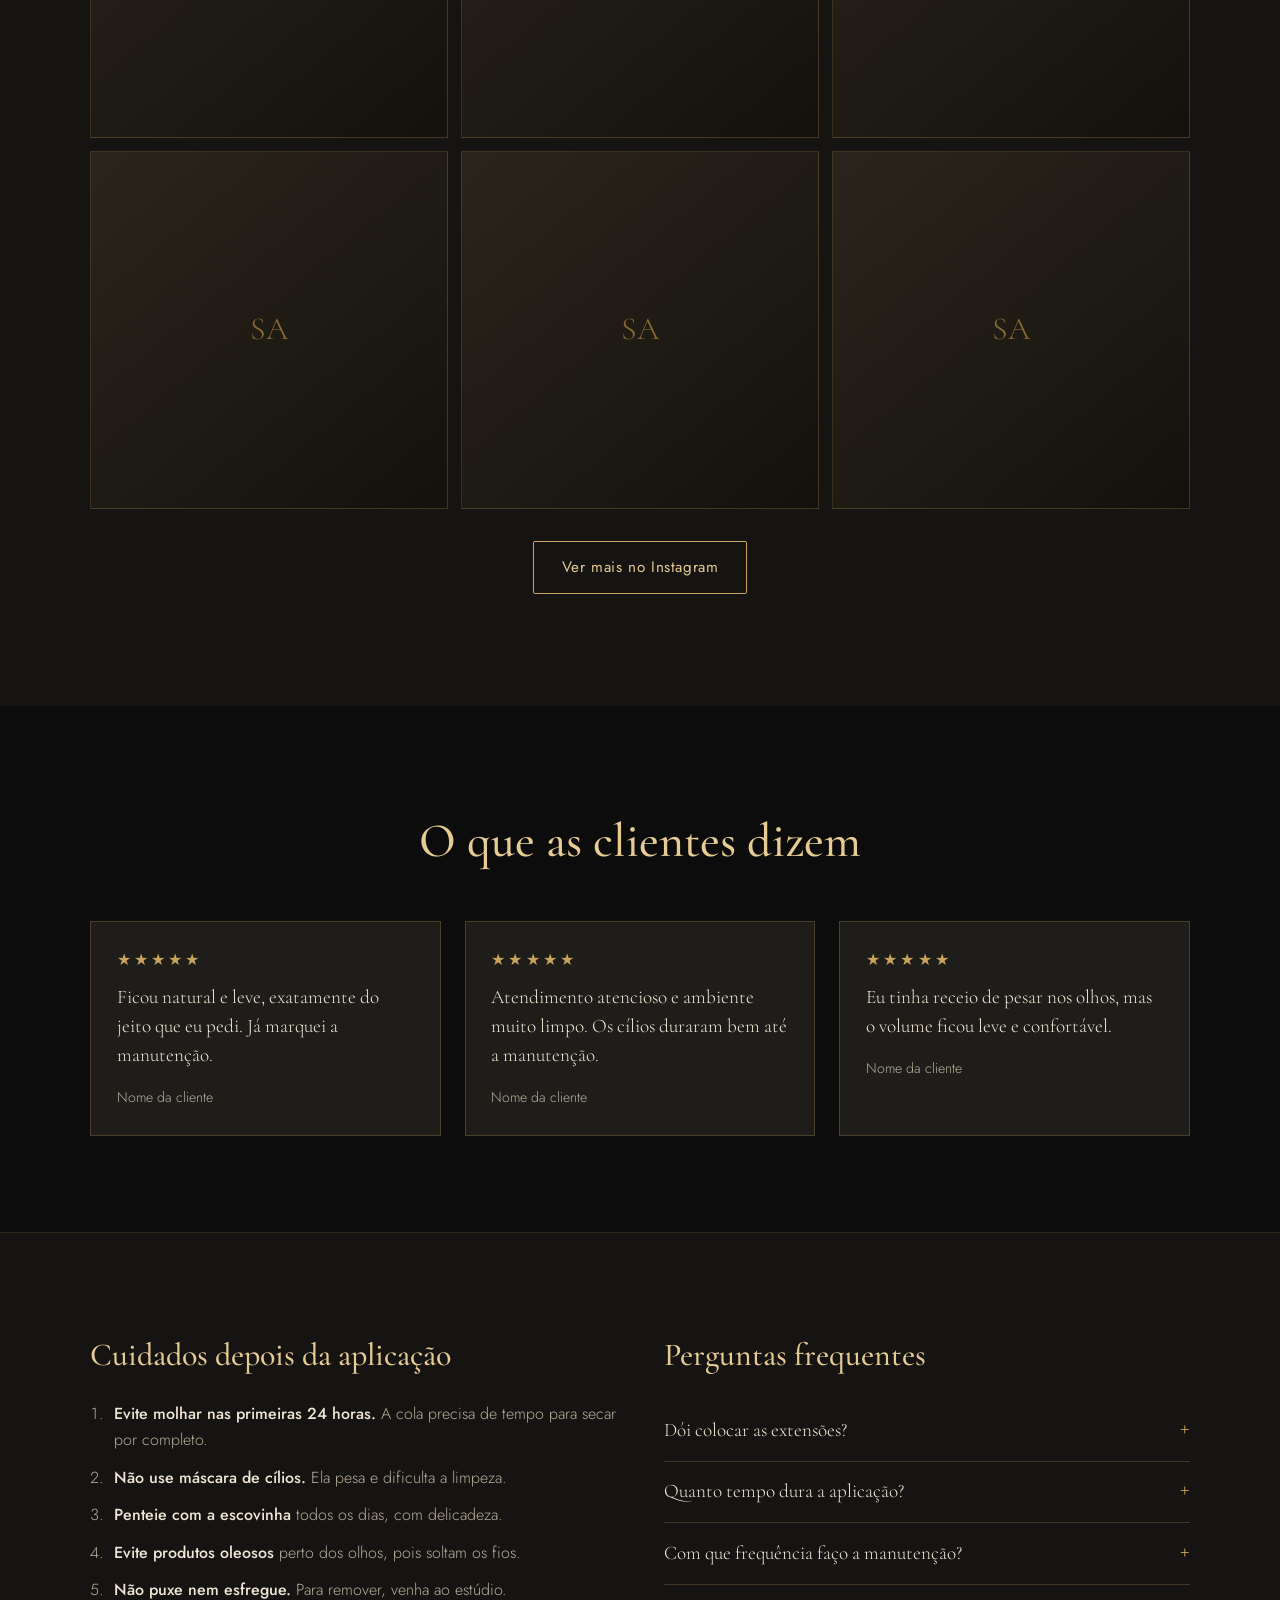
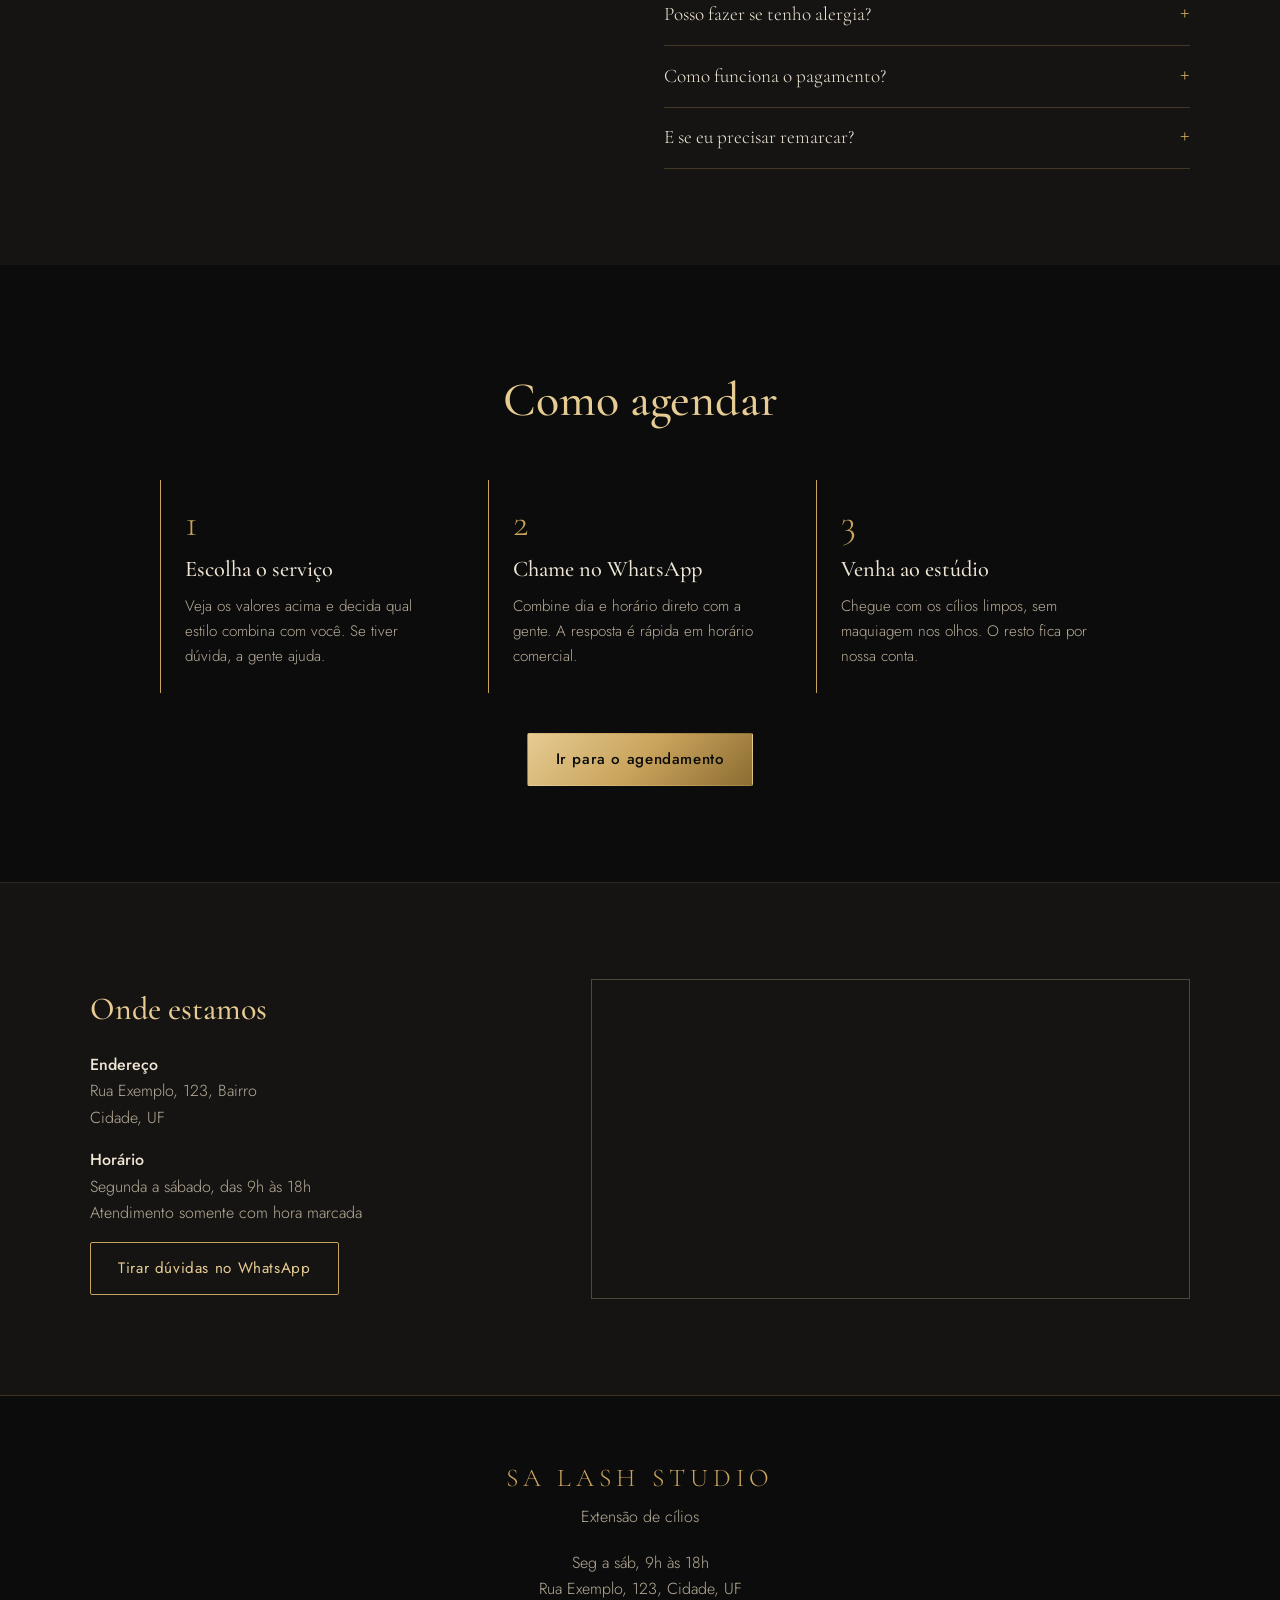
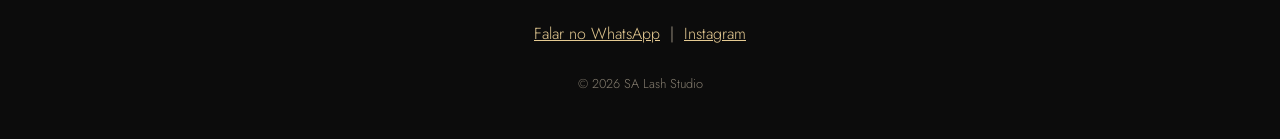
==== commit 6c3472fb: "Primeiro commit" ====
--- a/index.html
+++ b/index.html
@@ -1,351 +1,195 @@
-
 <!DOCTYPE html>
 <html lang="pt-BR">
 <head>
-    <meta charset="UTF-8">
-    <meta name="viewport" content="width=device-width, initial-scale=1.0">
-    <meta name="description" content="SA Lash Studio — extensão de cílios com sofisticação em Ceará-Mirim.">
-    <title>SA Lash Studio | Extensão de Cílios</title>
-
-    <link rel="stylesheet" href="style.css">
-
-    <link rel="preconnect" href="https://fonts.googleapis.com">
-    <link rel="preconnect" href="https://fonts.gstatic.com" crossorigin>
-    <link href="https://fonts.googleapis.com/css2?family=Cormorant+Garamond:wght@400;500;600;700&family=Montserrat:wght@300;400;500;600;700&display=swap" rel="stylesheet">
+  <meta charset="UTF-8">
+  <meta name="viewport" content="width=device-width, initial-scale=1">
+  <title>SA Lash Studio | Extensão de cílios</title>
+  <meta name="description" content="SA Lash Studio: extensão de cílios com acabamento delicado e atendimento com horário marcado. Veja os serviços e agende pelo WhatsApp.">
+  <link rel="preconnect" href="https://fonts.googleapis.com">
+  <link rel="preconnect" href="https://fonts.gstatic.com" crossorigin>
+  <link href="https://fonts.googleapis.com/css2?family=Cormorant+Garamond:wght@400;500;600&family=Jost:wght@300;400;500&display=swap" rel="stylesheet">
+  <meta property="og:title" content="SA Lash Studio | Extensão de cílios">
+  <meta property="og:description" content="Extensão de cílios com horário marcado. Veja os serviços e agende pelo WhatsApp.">
+  <meta property="og:type" content="website">
+  <meta property="og:image" content="img/logo.jpg">
+  <meta name="theme-color" content="#0c0c0c">
+  <link rel="icon" href="data:image/svg+xml,%3Csvg xmlns='http://www.w3.org/2000/svg' viewBox='0 0 64 64'%3E%3Crect width='64' height='64' fill='%230c0c0c'/%3E%3Ctext x='32' y='43' font-size='30' text-anchor='middle' fill='%23c9a45c' font-family='Georgia,serif'%3ESA%3C/text%3E%3C/svg%3E">
+  <!-- Dados para o Google (troque telefone e endereço) -->
+  <script type="application/ld+json">
+  {"@context":"https://schema.org","@type":"BeautySalon","name":"SA Lash Studio","description":"Extensão de cílios","telephone":"+5584999999999","address":{"@type":"PostalAddress","streetAddress":"Rua Exemplo, 123","addressLocality":"Cidade","addressRegion":"UF","addressCountry":"BR"},"openingHours":"Mo-Sa 09:00-18:00"}
+  </script>
+  <link rel="stylesheet" href="style.css">
 </head>
-
 <body>
 
-<header class="cabecalho">
-    <a class="marca" href="#inicio" aria-label="Voltar ao início">
-        <img src="img/logo-sa-lash.jpg" alt="Logo SA Lash Studio">
+  <header class="topo">
+    <a href="#inicio" class="marca" aria-label="SA Lash Studio, início">
+      <span class="marca-sigla">SA</span>
+      <span class="marca-nome">Lash Studio</span>
     </a>
+    <button class="burger" type="button" aria-label="Abrir menu" aria-expanded="false" aria-controls="menu">&#9776;</button>
+    <nav class="menu" id="menu" aria-label="Principal">
+      <a href="#sobre">Sobre</a>
+      <a href="#servicos">Serviços</a>
+      <a href="#galeria">Trabalhos</a>
+      <a href="#depoimentos">Depoimentos</a>
+      <a href="#duvidas">Dúvidas</a>
+      <a href="#agendar">Agendar</a>
+      <a href="#local">Localização</a>
+    </nav>
+    <a href="agendamento.html" class="btn btn-contorno">Agendar</a>
+  </header>
 
-    <nav class="navegacao" aria-label="Menu principal">
-        <ul>
-            <li><a href="#inicio">Início</a></li>
-            <li><a href="#sobre">Sobre</a></li>
-            <li><a href="#servicos">Serviços</a></li>
-            <li><a href="#galeria">Galeria</a></li>
-            <li><a href="#contato">Contato</a></li>
-        </ul>
-    </nav>
-
-    <a class="botao botao-topo"
-       href="https://wa.me/55DDDNUMERO?text=Ol%C3%A1%2C%20gostaria%20de%20agendar."
-       target="_blank" rel="noopener noreferrer">
-        Agendar horário
-    </a>
-</header>
-
-<main>
-
-    <!-- INÍCIO -->
+  <main>
     <section class="hero" id="inicio">
-        <div class="hero-conteudo">
-
-            <p class="sobretitulo">EXTENSÃO DE CÍLIOS</p>
-
-            <h1>Realce sua beleza<br>
-                <span>em cada olhar.</span>
-            </h1>
-
-            <p class="hero-texto">
-                Mais que cílios. Uma experiência de beleza
-                pensada especialmente para você.
-            </p>
-
-            <p class="hero-local">
-                ✦ Sofisticação em cada atendimento<br>
-                📍 Ceará-Mirim, Rio Grande do Norte
-            </p>
-
-            <a class="botao"
-               href="https://wa.me/55DDDNUMERO?text=Ol%C3%A1%2C%20vim%20pelo%20site%20do%20SA%20Lash%20Studio%20e%20quero%20agendar."
-               target="_blank" rel="noopener noreferrer">
-                Agende seu horário
-            </a>
-        </div>
-
-        <img class="marca-dagua"
-             src="img/logo-sa-lash.jpg"
-             alt=""
-             aria-hidden="true">
-
-        <a class="rolar" href="#sobre">
-            Conheça o estúdio <span>↓</span>
-        </a>
+      <svg class="hero-cilio" viewBox="0 0 400 120" aria-hidden="true">
+        <g fill="none" stroke="currentColor" stroke-linecap="round">
+          <path d="M20 100 Q200 -10 380 100" stroke-width="2.2"/>
+          <path d="M60 78 Q50 52 36 40" stroke-width="1.4"/>
+          <path d="M95 56 Q88 30 74 16" stroke-width="1.4"/>
+          <path d="M135 40 Q132 14 120 0" stroke-width="1.4"/>
+          <path d="M180 28 Q182 4 174 -8" stroke-width="1.4"/>
+          <path d="M225 28 Q232 4 232 -8" stroke-width="1.4"/>
+          <path d="M268 40 Q282 16 290 2" stroke-width="1.4"/>
+          <path d="M308 56 Q326 34 340 22" stroke-width="1.4"/>
+        </g>
+      </svg>
+      <h1>SA Lash Studio</h1>
+      <p class="hero-sub">Extensão de cílios</p>
+      <p class="hero-texto">Olhar marcante, com fios leves e acabamento feito à mão. Atendimento somente com horário marcado.</p>
+      <div class="hero-acoes">
+        <a href="agendamento.html" class="btn btn-cheio">Agendar horário</a>
+        <a href="#servicos" class="btn btn-contorno">Ver serviços</a>
+      </div>
     </section>
 
-    <!-- SOBRE -->
-    <section class="sobre secao" id="sobre">
-        <div class="sobre-imagem">
-            <img
-                src="https://images.unsplash.com/photo-1583001931096-959e9a1a6223?auto=format&fit=crop&w=1000&q=85"
-                alt="Referência de beleza"
-                loading="lazy">
-
-            <img class="sobre-logo"
-                 src="img/logo-sa-lash.jpg"
-                 alt="Logo SA Lash Studio">
+    <section class="secao secao-clara" id="sobre">
+      <div class="contido sobre">
+        <div class="sobre-foto"><img src="img/sobre.jpg" alt="Profissional do SA Lash Studio atendendo uma cliente" onerror="this.remove()"></div>
+        <div>
+          <h2>Cuidado em cada fio</h2>
+          <!-- Troque pelo texto real sobre a profissional e o estúdio -->
+          <p>O SA Lash Studio nasceu para cuidar do seu olhar com calma e atenção. Cada atendimento começa com uma conversa sobre o que você quer e uma análise do formato dos seus olhos, para o resultado ficar bonito e confortável.</p>
+          <ul class="difs">
+            <li><strong>Atendimento personalizado</strong><span>O desenho dos cílios é pensado para o seu rosto e o seu estilo.</span></li>
+            <li><strong>Higiene em primeiro lugar</strong><span>Materiais esterilizados e ambiente limpo em todo atendimento.</span></li>
+            <li><strong>Produtos de qualidade</strong><span>Fios e cola selecionados para durar e proteger seus cílios naturais.</span></li>
+          </ul>
         </div>
-
-        <div class="sobre-conteudo">
-            <p class="sobretitulo">UM MOMENTO SÓ SEU</p>
-
-            <h2>Beleza nos detalhes.<br>
-                <span>Confiança no olhar.</span>
-            </h2>
-
-            <p>
-                Nosso propósito é valorizar sua beleza com
-                delicadeza, cuidado e atenção a cada detalhe.
-                Cada atendimento é pensado para que você se
-                sinta especial, confiante e ainda mais bonita.
-            </p>
-
-            <p>
-                Escolha o estilo que combina com você e viva
-                uma experiência feita para realçar seu olhar.
-            </p>
-
-            <a class="link-dourado" href="#servicos">
-                Conheça os serviços <span>→</span>
-            </a>
-        </div>
+      </div>
     </section>
 
-    <!-- SERVIÇOS -->
-    <section class="servicos secao" id="servicos">
-        <div class="titulo-secao">
-            <p class="sobretitulo">SEU OLHAR, SEU ESTILO</p>
-            <h2>Nossos <span>serviços</span></h2>
-            <p>
-                Escolha seu estilo favorito e agende
-                seu momento de beleza.
-            </p>
-        </div>
+    <section class="secao" id="servicos">
+      <div class="secao-cab">
+        <h2>Nossos serviços</h2>
+        <p>Deslize para ver todos. Toque em “Agendar” no serviço que você quer e a conversa já abre pronta no WhatsApp.</p>
+      </div>
 
-        <div class="servicos-grade">
-
-            <article class="servico-card">
-                <img class="servico-foto"
-                     src="https://images.unsplash.com/photo-1512496015851-a90fb38ba796?auto=format&fit=crop&w=900&q=85"
-                     alt="Foto ilustrativa de beleza para cílios clássicos"
-                     loading="lazy">
-
-                <div class="servico-info">
-                    <p class="numero-card">01 / CLÁSSICO</p>
-                    <h3>Cílios Clássicos</h3>
-
-                    <p class="descricao-servico">
-                        Um efeito delicado e elegante, ideal
-                        para valorizar o olhar com naturalidade.
-                    </p>
-
-                    <div class="preco-linha">
-                        <span>Valor do serviço</span>
-                        <strong>R$ 80,00</strong>
-                    </div>
-
-                    <a class="botao botao-card"
-                       href="https://wa.me/55DDDNUMERO?text=Ol%C3%A1%2C%20quero%20agendar%20C%C3%ADlios%20Cl%C3%A1ssicos."
-                       target="_blank" rel="noopener noreferrer">
-                        Agendar serviço
-                    </a>
-                </div>
-            </article>
-
-            <article class="servico-card">
-                <img class="servico-foto"
-                     src="https://images.unsplash.com/photo-1522335789203-aabd1fc54bc9?auto=format&fit=crop&w=900&q=85"
-                     alt="Foto ilustrativa de beleza para volume brasileiro"
-                     loading="lazy">
-
-                <div class="servico-info">
-                    <p class="numero-card">02 / VOLUME</p>
-                    <h3>Volume Brasileiro</h3>
-
-                    <p class="descricao-servico">
-                        Mais presença e definição para um olhar
-                        marcante, sem perder a leveza.
-                    </p>
-
-                    <div class="preco-linha">
-                        <span>Valor do serviço</span>
-                        <strong>R$ 120,00</strong>
-                    </div>
-
-                    <a class="botao botao-card"
-                       href="https://wa.me/55DDDNUMERO?text=Ol%C3%A1%2C%20quero%20agendar%20Volume%20Brasileiro."
-                       target="_blank" rel="noopener noreferrer">
-                        Agendar serviço
-                    </a>
-                </div>
-            </article>
-
-            <article class="servico-card">
-                <img class="servico-foto"
-                     src="https://images.unsplash.com/photo-1487412947147-5cebf100ffc2?auto=format&fit=crop&w=900&q=85"
-                     alt="Foto ilustrativa de beleza para volume egípcio"
-                     loading="lazy">
-
-                <div class="servico-info">
-                    <p class="numero-card">03 / INTENSO</p>
-                    <h3>Volume Egípcio</h3>
-
-                    <p class="descricao-servico">
-                        Um efeito expressivo e sofisticado para
-                        quem ama cílios com mais destaque.
-                    </p>
-
-                    <div class="preco-linha">
-                        <span>Valor do serviço</span>
-                        <strong>R$ 150,00</strong>
-                    </div>
-
-                    <a class="botao botao-card"
-                       href="https://wa.me/55DDDNUMERO?text=Ol%C3%A1%2C%20quero%20agendar%20Volume%20Eg%C3%ADpcio."
-                       target="_blank" rel="noopener noreferrer">
-                        Agendar serviço
-                    </a>
-                </div>
-            </article>
-
-            <article class="servico-card">
-                <img class="servico-foto"
-                     src="https://images.unsplash.com/photo-1515377905703-c4788e51af15?auto=format&fit=crop&w=900&q=85"
-                     alt="Foto ilustrativa de cuidados de beleza"
-                     loading="lazy">
-
-                <div class="servico-info">
-                    <p class="numero-card">04 / PERSONALIZADO</p>
-                    <h3>Outro serviço</h3>
-
-                    <p class="descricao-servico">
-                        Consulte as opções disponíveis e encontre
-                        o serviço ideal para você.
-                    </p>
-
-                    <div class="preco-linha">
-                        <span>Valor do serviço</span>
-                        <strong>R$ --,--</strong>
-                    </div>
-
-                    <a class="botao botao-card"
-                       href="https://wa.me/55DDDNUMERO?text=Ol%C3%A1%2C%20quero%20conhecer%20os%20outros%20servi%C3%A7os."
-                       target="_blank" rel="noopener noreferrer">
-                        Agendar serviço
-                    </a>
-                </div>
-            </article>
-
-        </div>
-
-        <p class="aviso-precos">
-            Consulte os valores atualizados pelo WhatsApp.
-        </p>
+      <div class="carrossel" aria-roledescription="carrossel" aria-label="Serviços">
+        <button class="seta seta-esq" type="button" aria-label="Serviço anterior">&#8249;</button>
+        <div class="trilho" id="trilho" tabindex="0"></div>
+        <button class="seta seta-dir" type="button" aria-label="Próximo serviço">&#8250;</button>
+      </div>
+      <div class="pontos" id="pontos" aria-hidden="true"></div>
     </section>
 
-    <!-- FRASE DECORATIVA -->
-    <section class="frase-destaque">
-        <img src="img/logo-sa-lash.jpg"
-             alt=""
-             aria-hidden="true"
-             class="frase-logo">
-
-        <p>“A elegância está nos detalhes.”</p>
-        <span class="linha-dourada"></span>
-        <small>SA LASH STUDIO</small>
+    <section class="secao secao-clara" id="galeria">
+      <div class="secao-cab">
+        <h2>Nossos trabalhos</h2>
+        <p>Alguns resultados de clientes do estúdio.</p>
+      </div>
+      <div class="galeria" id="galeria-grade"></div>
+      <p class="galeria-link"><a href="https://instagram.com/" target="_blank" rel="noopener" class="btn btn-contorno">Ver mais no Instagram</a></p>
     </section>
 
-    <!-- GALERIA -->
-    <section class="galeria secao" id="galeria">
-        <div class="titulo-secao">
-            <p class="sobretitulo">INSPIRAÇÃO</p>
-            <h2>Galeria de <span>beleza</span></h2>
-            <p>
-                Inspire-se e encontre o estilo que combina
-                com você.
-            </p>
-        </div>
-
-        <div class="galeria-grade">
-            <img
-                src="https://images.unsplash.com/photo-1512496015851-a90fb38ba796?auto=format&fit=crop&w=800&q=85"
-                alt="Inspiração de beleza"
-                loading="lazy">
-
-            <img
-                src="https://images.unsplash.com/photo-1522335789203-aabd1fc54bc9?auto=format&fit=crop&w=800&q=85"
-                alt="Inspiração de maquiagem"
-                loading="lazy">
-
-            <img
-                src="https://images.unsplash.com/photo-1487412947147-5cebf100ffc2?auto=format&fit=crop&w=800&q=85"
-                alt="Inspiração de olhar"
-                loading="lazy">
-        </div>
-
+    <section class="secao" id="depoimentos">
+      <div class="secao-cab">
+        <h2>O que as clientes dizem</h2>
+      </div>
+      <!-- Textos de exemplo: troque por depoimentos reais (com autorização das clientes) -->
+      <div class="depos">
+        <blockquote class="depo"><div class="estrelas" aria-label="5 estrelas">&#9733;&#9733;&#9733;&#9733;&#9733;</div><p>Ficou natural e leve, exatamente do jeito que eu pedi. Já marquei a manutenção.</p><footer>Nome da cliente</footer></blockquote>
+        <blockquote class="depo"><div class="estrelas" aria-label="5 estrelas">&#9733;&#9733;&#9733;&#9733;&#9733;</div><p>Atendimento atencioso e ambiente muito limpo. Os cílios duraram bem até a manutenção.</p><footer>Nome da cliente</footer></blockquote>
+        <blockquote class="depo"><div class="estrelas" aria-label="5 estrelas">&#9733;&#9733;&#9733;&#9733;&#9733;</div><p>Eu tinha receio de pesar nos olhos, mas o volume ficou leve e confortável.</p><footer>Nome da cliente</footer></blockquote>
+      </div>
     </section>
 
-    <!-- CONTATO -->
-    <section class="contato secao" id="contato">
-        <div class="contato-caixa">
-            <div>
-                <p class="sobretitulo">VAMOS REALÇAR SEU OLHAR?</p>
-
-                <h2>Seu próximo momento<br>
-                    <span>de beleza começa aqui.</span>
-                </h2>
-
-                <p>
-                    Entre em contato para tirar dúvidas,
-                    consultar valores e agendar seu atendimento.
-                </p>
-            </div>
-
-            <div class="contato-acoes">
-                <a class="botao"
-                   href="https://wa.me/55DDDNUMERO?text=Ol%C3%A1%2C%20gostaria%20de%20agendar%20no%20SA%20Lash%20Studio."
-                   target="_blank" rel="noopener noreferrer">
-                    Agendar pelo WhatsApp
-                </a>
-
-                <a class="botao botao-contorno"
-                   href="https://www.instagram.com/seuusuario/"
-                   target="_blank" rel="noopener noreferrer">
-                    Ver Instagram
-                </a>
-
-                <a class="email-link"
-                   href="mailto:seuemail@exemplo.com">
-                    sonny@gmail.com
-                </a>
-            </div>
+    <section class="secao secao-clara" id="duvidas">
+      <div class="duas-colunas">
+        <div>
+          <h2>Cuidados depois da aplicação</h2>
+          <ol class="cuidados">
+            <li><strong>Evite molhar nas primeiras 24 horas.</strong> A cola precisa de tempo para secar por completo.</li>
+            <li><strong>Não use máscara de cílios.</strong> Ela pesa e dificulta a limpeza.</li>
+            <li><strong>Penteie com a escovinha</strong> todos os dias, com delicadeza.</li>
+            <li><strong>Evite produtos oleosos</strong> perto dos olhos, pois soltam os fios.</li>
+            <li><strong>Não puxe nem esfregue.</strong> Para remover, venha ao estúdio.</li>
+          </ol>
         </div>
-
-        <p class="localizacao">
-            ⌖ Ceará-Mirim, Rio Grande do Norte
-        </p>
+        <div class="faq">
+          <h2>Perguntas frequentes</h2>
+          <details><summary>Dói colocar as extensões?</summary><p>Não. Você fica deitada com os olhos fechados, relaxando. Se sentir qualquer desconforto, é só avisar.</p></details>
+          <details><summary>Quanto tempo dura a aplicação?</summary><p>Em geral de 2 a 3 horas, dependendo da técnica escolhida.</p></details>
+          <details><summary>Com que frequência faço a manutenção?</summary><p>A cada 15 a 20 dias, para repor os fios que caem naturalmente.</p></details>
+          <details><summary>Posso fazer se tenho alergia?</summary><p>Se você já teve reação a cola, esmalte ou cosméticos, conte antes de marcar para a gente avaliar com cuidado.</p></details>
+          <details><summary>Como funciona o pagamento?</summary><p>Aceitamos Pix, cartão de débito e crédito. Confirme as condições no WhatsApp.</p></details>
+          <details><summary>E se eu precisar remarcar?</summary><p>Avise com antecedência pelo WhatsApp e encontramos um novo horário.</p></details>
+        </div>
+      </div>
     </section>
 
-</main>
+    <section class="secao" id="agendar">
+      <div class="secao-cab">
+        <h2>Como agendar</h2>
+      </div>
+      <ol class="passos">
+        <li>
+          <h3>Escolha o serviço</h3>
+          <p>Veja os valores acima e decida qual estilo combina com você. Se tiver dúvida, a gente ajuda.</p>
+        </li>
+        <li>
+          <h3>Chame no WhatsApp</h3>
+          <p>Combine dia e horário direto com a gente. A resposta é rápida em horário comercial.</p>
+        </li>
+        <li>
+          <h3>Venha ao estúdio</h3>
+          <p>Chegue com os cílios limpos, sem maquiagem nos olhos. O resto fica por nossa conta.</p>
+        </li>
+      </ol>
+      <p class="cta-agenda"><a href="agendamento.html" class="btn btn-cheio">Ir para o agendamento</a></p>
+    </section>
 
-<!-- RODAPÉ -->
-<footer class="rodape">
-    <a href="#inicio" class="rodape-logo">
-        <img src="img/logo-sa-lash.jpg" alt="">
+    <section class="secao secao-clara" id="local">
+      <div class="local">
+        <div>
+          <h2>Onde estamos</h2>
+          <!-- Troque pelos dados reais -->
+          <p><strong>Endereço</strong><br>Rua Exemplo, 123, Bairro<br>Cidade, UF</p>
+          <p><strong>Horário</strong><br>Segunda a sábado, das 9h às 18h<br>Atendimento somente com hora marcada</p>
+          <a href="#" class="btn btn-contorno js-whats" data-msg="Olá! Gostaria de saber mais sobre o SA Lash Studio.">Tirar dúvidas no WhatsApp</a>
+        </div>
+        <!-- No Google Maps: Compartilhar > Incorporar um mapa > copie o src do iframe -->
+        <iframe class="mapa" title="Mapa do SA Lash Studio" loading="lazy" referrerpolicy="no-referrer-when-downgrade" src="https://www.google.com/maps?q=Natal+RN&output=embed"></iframe>
+      </div>
+    </section>
+  </main>
 
-        <span>SA LASH STUDIO</span>
-    </a>
+  <footer class="rodape" id="contato">
+    <p class="rodape-nome">SA Lash Studio</p>
+    <p>Extensão de cílios</p>
+    <p class="rodape-info">
+      <!-- Troque pelos dados reais -->
+      Seg a sáb, 9h às 18h<br>
+      Rua Exemplo, 123, Cidade, UF
+    </p>
+    <p><a href="#" class="js-whats" data-msg="Olá! Gostaria de agendar um horário no SA Lash Studio.">Falar no WhatsApp</a> &nbsp;|&nbsp; <a href="https://instagram.com/" target="_blank" rel="noopener">Instagram</a></p>
+    <p class="rodape-copy">&copy; <span id="ano"></span> SA Lash Studio</p>
+  </footer>
 
-    <p>Extensão de cílios · Sofisticação em cada atendimento</p>
+  <a href="#" class="whats-flutuante js-whats" data-msg="Olá! Gostaria de agendar um horário no SA Lash Studio." aria-label="Agendar pelo WhatsApp">
+    <svg viewBox="0 0 32 32" width="28" height="28" aria-hidden="true"><path fill="currentColor" d="M16 3C9 3 3.3 8.7 3.3 15.7c0 2.5.7 4.8 2 6.800L3 29l6.700-2.200c1.900 1.100 4 1.600 6.300 1.600 7 0 12.700-5.700 12.700-12.700S23 3 16 3zm0 23c-2 0-3.900-.6-5.500-1.600l-.4-.2-4 1.300 1.300-3.900-.3-.4a10.300 10.300 0 0 1-1.600-5.500C5.500 9.900 10.200 5.200 16 5.200S26.500 9.900 26.500 15.700 21.800 26 16 26zm5.700-7.700c-.3-.2-1.800-.9-2.100-1s-.5-.2-.7.200-.8 1-1 1.200-.4.200-.7.100a8.400 8.400 0 0 1-4.200-3.700c-.3-.6.300-.5.900-1.700.1-.2 0-.4 0-.5l-1-2.300c-.2-.6-.5-.5-.7-.5h-.6c-.2 0-.5.100-.8.400s-1 1-1 2.500 1.100 2.900 1.200 3.100c.2.200 2.100 3.300 5.200 4.500 1.900.8 2.700.9 3.600.7.600-.1 1.800-.7 2-1.500.3-.7.300-1.300.2-1.500s-.3-.2-.6-.4z"/></svg>
+  </a>
 
-    <p class="copyright">
-        © 2026 SA Lash Studio. Todos os direitos reservados.
-    </p>
-</footer>
-
+  <script src="script.js"></script>
 </body>
 </html>
--- a/style.css
+++ b/style.css
@@ -1,868 +1,239 @@
-
-/* =========================================
-   SA LASH STUDIO
-   Paleta: preto, dourado e marfim
-========================================= */
-
+/* ===== Paleta tirada da logo ===== */
 :root {
-    --preto: #0b0b0b;
-    --preto-suave: #111111;
-    --grafite: #1b1b1b;
-    --dourado: #c9a45c;
-    --dourado-claro: #e5d1a0;
-    --marfim: #f5f0e6;
-    --texto-suave: #c9c3b8;
-    --borda: rgba(201, 164, 92, 0.35);
-}
-
-* {
-    margin: 0;
-    padding: 0;
-    box-sizing: border-box;
-}
-
-html {
-    scroll-behavior: smooth;
-    scroll-padding-top: 115px;
-}
-
+  --preto: #0c0c0c;
+  --preto-2: #151413;
+  --grafite: #1f1d1a;
+  --dourado: #c9a45c;
+  --dourado-claro: #e6cb93;
+  --dourado-escuro: #8c6c32;
+  --marfim: #efe6d5;
+  --marfim-suave: #b9ae9a;
+
+  --serif: "Cormorant Garamond", Georgia, "Times New Roman", serif;
+  --sans: "Jost", "Helvetica Neue", Arial, sans-serif;
+  --ouro: linear-gradient(135deg, var(--dourado-claro), var(--dourado) 50%, var(--dourado-escuro));
+}
+
+*, *::before, *::after { box-sizing: border-box; }
+html { scroll-behavior: smooth; scroll-padding-top: 76px; }
 body {
-    background: var(--preto);
-    color: var(--marfim);
-    font-family: "Montserrat", Arial, sans-serif;
-    font-size: 16px;
-    line-height: 1.7;
-}
-
-img {
-    display: block;
-    max-width: 100%;
-}
-
-a {
-    color: inherit;
-    text-decoration: none;
-}
-
-h1, h2, h3 {
-    font-family: "Cormorant Garamond", Georgia, serif;
-    font-weight: 500;
-    line-height: 1.1;
-}
-
-h1 {
-    font-size: clamp(3rem, 7vw, 6.3rem);
-}
-
-h2 {
-    font-size: clamp(2.5rem, 5vw, 4.2rem);
-}
-
-h3 {
-    font-size: 2rem;
-}
-
-h1 span,
-h2 span {
-    color: var(--dourado-claro);
-    font-style: italic;
-}
-
-.secao {
-    padding: 100px 7%;
-}
-
-.sobretitulo {
-    margin-bottom: 18px;
-    color: var(--dourado);
-    font-size: 0.8rem;
-    font-weight: 600;
-    letter-spacing: 0.24em;
-}
-
-/* BOTÕES */
-
-.botao {
-    display: inline-flex;
-    align-items: center;
-    justify-content: center;
-    min-height: 48px;
-    padding: 12px 22px;
-    border: 1px solid var(--dourado);
-    border-radius: 2px;
-    background: var(--dourado);
-    color: var(--preto);
-    font-size: 0.78rem;
-    font-weight: 700;
-    letter-spacing: 0.045em;
-    text-align: center;
-    text-transform: uppercase;
-    transition: 0.25s ease;
-}
-
-.botao:hover {
-    transform: translateY(-2px);
-    background: transparent;
-    color: var(--dourado-claro);
-}
-
-.botao-contorno {
-    background: transparent;
-    color: var(--dourado-claro);
-}
-
-.botao-contorno:hover {
-    background: var(--dourado);
-    color: var(--preto);
-}
-
-/* =========================================
-   CABEÇALHO E MENU
-========================================= */
-
-.cabecalho {
-    position: sticky;
-    top: 0;
-    z-index: 1000;
-
-    display: flex;
-    align-items: center;
-    justify-content: space-between;
-    gap: 24px;
-
-    padding: 10px 5%;
-    background: rgba(11, 11, 11, 0.98);
-    border-bottom: 1px solid var(--borda);
-    backdrop-filter: blur(12px);
-}
-
-/* Logo redonda */
-
-.marca {
-    display: inline-block;
-    flex-shrink: 0;
-}
-
-.marca img {
-    width: 82px;
-    height: 82px;
-    border: 1px solid var(--dourado);
-    border-radius: 50%;
-    object-fit: cover;
-    background: var(--preto);
-    box-shadow: 0 0 18px rgba(201, 164, 92, 0.12);
-}
-
-/* Links do menu */
-
-.navegacao ul {
-    display: flex;
-    align-items: center;
-    justify-content: center;
-    flex-wrap: wrap;
-    gap: 26px;
-    list-style: none;
-}
-
-.navegacao a {
-    color: var(--marfim);
-    font-size: 0.9rem;
-    font-weight: 500;
-    letter-spacing: 0.035em;
-    transition: color 0.2s ease;
-}
-
-.navegacao a:hover {
-    color: var(--dourado-claro);
-}
-
-.botao-topo {
-    flex-shrink: 0;
-    min-height: 44px;
-    padding: 10px 16px;
-    font-size: 0.72rem;
-}
-
-/* =========================================
-   PÁGINA INICIAL
-========================================= */
-
+  margin: 0;
+  background: var(--preto);
+  color: var(--marfim);
+  font-family: var(--sans);
+  font-weight: 300;
+  line-height: 1.65;
+  -webkit-font-smoothing: antialiased;
+}
+a { color: inherit; }
+img { max-width: 100%; display: block; }
+:focus-visible { outline: 2px solid var(--dourado-claro); outline-offset: 3px; }
+
+/* ===== Topo ===== */
+.topo {
+  position: sticky; top: 0; z-index: 20;
+  display: flex; align-items: center; justify-content: space-between; gap: 1rem;
+  padding: .9rem clamp(1rem, 4vw, 3rem);
+  background: rgba(12, 12, 12, .92);
+  backdrop-filter: blur(8px);
+  border-bottom: 1px solid rgba(201, 164, 92, .25);
+}
+.marca { text-decoration: none; display: flex; align-items: baseline; gap: .6rem; }
+.marca-sigla { font-family: var(--serif); font-size: 1.9rem; font-weight: 500; background: var(--ouro); -webkit-background-clip: text; background-clip: text; color: transparent; line-height: 1; }
+.marca-nome { font-family: var(--serif); font-size: 1.05rem; letter-spacing: .22em; text-transform: uppercase; color: var(--dourado); }
+.menu { display: flex; gap: 2rem; }
+.menu a { text-decoration: none; font-size: .92rem; color: var(--marfim-suave); transition: color .2s; }
+.menu a:hover { color: var(--dourado-claro); }
+
+/* ===== Botões ===== */
+.btn {
+  display: inline-block; text-decoration: none; cursor: pointer;
+  padding: .8rem 1.7rem; border-radius: 2px;
+  font-family: var(--sans); font-size: .95rem; font-weight: 400; letter-spacing: .04em;
+  border: 1px solid var(--dourado); transition: background .25s, color .25s, border-color .25s;
+}
+.btn-cheio { background: var(--ouro); color: var(--preto); border-color: transparent; font-weight: 500; }
+.btn-cheio:hover { filter: brightness(1.1); }
+.btn-contorno { background: transparent; color: var(--dourado-claro); }
+.btn-contorno:hover { background: var(--dourado); color: var(--preto); }
+
+/* ===== Hero ===== */
 .hero {
-    position: relative;
-
-    display: flex;
-    min-height: 680px;
-    align-items: center;
-    overflow: hidden;
-
-    padding: 85px 9%;
-
-    background:
-        linear-gradient(
-            90deg,
-            rgba(0, 0, 0, 0.96) 0%,
-            rgba(0, 0, 0, 0.83) 48%,
-            rgba(0, 0, 0, 0.55) 100%
-        ),
-        url("https://images.unsplash.com/photo-1512496015851-a90fb38ba796?auto=format&fit=crop&w=2000&q=85")
-        center 35% / cover no-repeat;
-}
-
-.hero-conteudo {
-    position: relative;
-    z-index: 2;
-    max-width: 720px;
-}
-
-/* Logo original no início */
-
-.hero-logo {
-    width: 235px;
-    max-height: 145px;
-    object-fit: contain;
-    object-position: left center;
-    margin-bottom: 24px;
-    filter: drop-shadow(0 5px 18px rgba(0, 0, 0, 0.5));
-}
-
-.hero .sobretitulo {
-    letter-spacing: 0.3em;
-}
-
-.hero-texto {
-    max-width: 490px;
-    margin-top: 25px;
-    font-size: 1.05rem;
-}
-
-.hero-local {
-    margin: 13px 0 30px;
-    color: var(--dourado-claro);
-    font-size: 0.88rem;
-}
-
-/* Logo original decorativa ao fundo */
-
-.marca-dagua {
-    position: absolute;
-    z-index: 1;
-    right: 5%;
-    top: 50%;
-    width: min(36vw, 410px);
-    transform: translateY(-50%);
-    opacity: 0.11;
-    object-fit: contain;
-    pointer-events: none;
-}
-
-.rolar {
-    position: absolute;
-    right: 8%;
-    bottom: 28px;
-    z-index: 2;
-
-    display: flex;
-    align-items: center;
-    gap: 12px;
-
-    color: var(--marfim);
-    font-size: 0.75rem;
-    letter-spacing: 0.08em;
-    text-transform: uppercase;
-}
-
-.rolar span {
-    color: var(--dourado);
-    font-size: 1.3rem;
-}
-
-/* =========================================
-   SOBRE O ESTÚDIO
-========================================= */
-
-.sobre {
-    display: grid;
-    grid-template-columns: minmax(0, 0.9fr) minmax(0, 1fr);
-    align-items: center;
-    gap: 9%;
-    background: var(--preto-suave);
-}
-
-.sobre-imagem {
-    position: relative;
-    max-width: 500px;
-}
-
-.sobre-imagem > img:first-child {
-    width: 100%;
-    height: 500px;
-    object-fit: cover;
-    filter: saturate(0.72);
-}
-
-/* Moldura dourada */
-
-.sobre-imagem::before {
-    position: absolute;
-    z-index: 1;
-    top: -14px;
-    left: -14px;
-
-    width: 60%;
-    height: 65%;
-
-    border-top: 1px solid var(--dourado);
-    border-left: 1px solid var(--dourado);
-    content: "";
-    pointer-events: none;
-}
-
-/* Logo redonda sobre a foto */
-
-.sobre-imagem .sobre-logo {
-    position: absolute;
-    right: -30px;
-    bottom: 24px;
-
-    width: 112px;
-    height: 112px;
-
-    border: 2px solid var(--dourado);
-    border-radius: 50%;
-    object-fit: cover;
-    background: var(--preto);
-    box-shadow: 0 8px 28px rgba(0, 0, 0, 0.55);
-}
-
-.sobre-conteudo > p:not(.sobretitulo) {
-    margin-top: 20px;
-    color: var(--texto-suave);
-}
-
-.link-dourado {
-    display: inline-flex;
-    gap: 12px;
-    margin-top: 28px;
-    color: var(--dourado-claro);
-    font-size: 0.82rem;
-    font-weight: 600;
-}
-
-.link-dourado span {
-    color: var(--dourado);
-}
-
-/* =========================================
-   SERVIÇOS: FOTO + NOME + PREÇO
-========================================= */
-
-.servicos {
-    background: var(--preto);
-}
-
-.titulo-secao {
-    max-width: 700px;
-    margin: 0 auto 48px;
-    text-align: center;
-}
-
-.titulo-secao > p:last-child {
-    margin-top: 14px;
-    color: var(--texto-suave);
-}
-
-/* Grade dos cards */
-
-.servicos-grade {
-    display: grid;
-    grid-template-columns: repeat(4, minmax(0, 1fr));
-    gap: 22px;
-}
-
-/* Cada cartão */
-
-.servico-card {
-    display: flex;
-    flex-direction: column;
-    overflow: hidden;
-
-    border: 1px solid var(--borda);
-    background: var(--grafite);
-
-    transition:
-        transform 0.25s ease,
-        border-color 0.25s ease;
-}
-
-.servico-card:hover {
-    transform: translateY(-5px);
-    border-color: var(--dourado);
-}
-
-/* Foto do serviço */
-
-.servico-foto {
-    width: 100%;
-    height: 230px;
-    object-fit: cover;
-    filter: saturate(0.78);
-    transition: filter 0.3s ease;
-}
-
-.servico-card:hover .servico-foto {
-    filter: saturate(1);
-}
-
-/* Conteúdo interno do card */
-
-.servico-info {
-    display: flex;
-    flex: 1;
-    flex-direction: column;
-    padding: 22px 19px 20px;
-}
-
-.numero-card {
-    color: var(--dourado);
-    font-size: 0.68rem;
-    font-weight: 600;
-    letter-spacing: 0.14em;
-}
-
-.servico-info h3 {
-    margin: 10px 0;
-    color: var(--dourado-claro);
-    font-size: 1.8rem;
-}
-
-/* Descrição */
-
-.descricao-servico {
-    flex: 1;
-    min-height: 85px;
-    color: var(--texto-suave);
-    font-size: 0.86rem;
-    line-height: 1.75;
-}
-
-/* Preço */
-
-.preco-linha {
-    display: flex;
-    align-items: center;
-    justify-content: space-between;
-    gap: 8px;
-
-    margin-top: 22px;
-    padding: 15px 0;
-
-    border-top: 1px solid var(--borda);
-    color: var(--texto-suave);
-    font-size: 0.76rem;
-}
-
-.preco-linha strong {
-    color: var(--dourado-claro);
-    font-size: 1.1rem;
-    white-space: nowrap;
-}
-
-/* Botão dentro de cada card */
-
-.botao-card {
-    width: 100%;
-    min-height: 42px;
-    padding: 10px 12px;
-    font-size: 0.68rem;
-}
-
-.aviso-precos,
-.nota-imagens {
-    margin-top: 20px;
-    color: #aaa195;
-    font-size: 0.76rem;
-    text-align: center;
-}
-
-/* =========================================
-   FAIXA DECORATIVA COM A LOGO
-========================================= */
-
-.frase-destaque {
-    position: relative;
-    overflow: hidden;
-
-    padding: 65px 20px;
-
-    border-top: 1px solid var(--borda);
-    border-bottom: 1px solid var(--borda);
-    background: var(--preto-suave);
-    text-align: center;
-}
-
-.frase-logo {
-    width: 72px;
-    height: 72px;
-    margin: 0 auto 12px;
-
-    border: 1px solid var(--dourado);
-    border-radius: 50%;
-    object-fit: cover;
-    opacity: 0.9;
-}
-
-.frase-destaque p {
-    margin: 12px 0;
-    color: var(--dourado-claro);
-    font-family: "Cormorant Garamond", Georgia, serif;
-    font-size: clamp(2rem, 4vw, 3.4rem);
-    font-style: italic;
-}
-
-.linha-dourada {
-    display: block;
-    width: 65px;
-    height: 1px;
-    margin: 18px auto;
-    background: var(--dourado);
-}
-
-.frase-destaque small {
-    color: var(--texto-suave);
-    font-size: 0.65rem;
-    letter-spacing: 0.25em;
-}
-
-/* =========================================
-   GALERIA
-========================================= */
-
-.galeria {
-    background: var(--preto);
-}
-
-.galeria-grade {
-    display: grid;
-    grid-template-columns: repeat(3, minmax(0, 1fr));
-    gap: 20px;
-}
-
-.galeria-grade img {
-    width: 100%;
-    height: 340px;
-    object-fit: cover;
-    border: 1px solid var(--borda);
-    filter: saturate(0.78);
-    transition: filter 0.25s ease, transform 0.25s ease;
-}
-
-.galeria-grade img:hover {
-    filter: saturate(1);
-    transform: translateY(-4px);
-}
-
-/* =========================================
-   CONTATO
-========================================= */
-
-.contato {
-    padding-top: 70px;
-    background: var(--preto-suave);
-}
-
-.contato-caixa {
-    display: flex;
-    align-items: center;
-    justify-content: space-between;
-    gap: 40px;
-
-    padding: 50px;
-    border: 1px solid var(--borda);
-    background: var(--preto);
-}
-
-.contato-caixa > div:first-child {
-    max-width: 650px;
-}
-
-.contato-caixa p:not(.sobretitulo) {
-    margin-top: 18px;
-    color: var(--texto-suave);
-}
-
-.contato-acoes {
-    display: flex;
-    min-width: 235px;
-    flex-direction: column;
-    align-items: stretch;
-    gap: 12px;
-}
-
-.email-link {
-    color: var(--dourado-claro);
-    font-size: 0.8rem;
-    text-align: center;
-}
-
-.localizacao {
-    margin-top: 25px;
-    color: var(--texto-suave);
-    font-size: 0.85rem;
-    text-align: center;
-}
-
-/* =========================================
-   RODAPÉ
-========================================= */
-
-.rodape {
-    padding: 35px 20px;
-    border-top: 1px solid var(--borda);
-    background: var(--preto);
-    text-align: center;
-}
-
-.rodape-logo {
-    display: inline-flex;
-    align-items: center;
-    gap: 12px;
-
-    color: var(--dourado-claro);
-    font-family: "Montserrat", Arial, sans-serif;
-    font-size: 0.8rem;
-    font-weight: 600;
-    letter-spacing: 0.2em;
-}
-
-.rodape-logo img {
-    width: 54px;
-    height: 54px;
-    border: 1px solid var(--dourado);
-    border-radius: 50%;
-    object-fit: cover;
-}
-
-.rodape p {
-    margin-top: 8px;
-    color: var(--texto-suave);
-    font-size: 0.78rem;
-}
-
-.rodape .copyright {
-    margin-top: 20px;
-    color: #817b71;
-    font-size: 0.7rem;
-}
-
-/* =========================================
-   TABLETS
-========================================= */
-
-@media (max-width: 1100px) {
-    .cabecalho {
-        gap: 16px;
-        padding-inline: 3%;
-    }
-
-    .navegacao ul {
-        gap: 17px;
-    }
-
-    .navegacao a {
-        font-size: 0.82rem;
-    }
-
-    .marca img {
-        width: 72px;
-        height: 72px;
-    }
-
-    .servicos-grade {
-        grid-template-columns: repeat(2, minmax(0, 1fr));
-    }
-
-    .descricao-servico {
-        min-height: 55px;
-    }
-}
-
-/* =========================================
-   CELULARES
-========================================= */
-
+  min-height: calc(100vh - 66px); min-height: calc(100svh - 66px);
+  display: flex; flex-direction: column; align-items: center; justify-content: center;
+  text-align: center; padding: 3rem 1.25rem;
+  background: radial-gradient(ellipse at 50% 40%, #1b1813 0%, var(--preto) 65%);
+}
+.hero-cilio { width: min(340px, 70vw); color: var(--dourado); margin-bottom: 1.4rem; overflow: visible; }
+.hero-cilio path { stroke-dasharray: 600; stroke-dashoffset: 600; animation: desenhar 2.4s ease-out .2s forwards; }
+@keyframes desenhar { to { stroke-dashoffset: 0; } }
+.hero h1 {
+  margin: 0; font-family: var(--serif); font-weight: 500;
+  font-size: clamp(2.6rem, 9vw, 5.6rem); letter-spacing: .14em; text-transform: uppercase; line-height: 1.1;
+  background: var(--ouro); -webkit-background-clip: text; background-clip: text; color: transparent;
+}
+.hero-sub { margin: .6rem 0 0; font-size: .95rem; letter-spacing: .32em; text-transform: uppercase; color: var(--dourado); }
+.hero-texto { max-width: 34rem; margin: 1.8rem 0 2.2rem; font-size: 1.1rem; color: var(--marfim-suave); }
+.hero-acoes { display: flex; flex-wrap: wrap; gap: 1rem; justify-content: center; }
+
+/* ===== Seções ===== */
+.secao { padding: clamp(3.5rem, 8vw, 6rem) clamp(1rem, 4vw, 3rem); }
+.secao-clara { background: var(--preto-2); border-top: 1px solid rgba(201, 164, 92, .15); }
+.secao-cab { max-width: 40rem; margin: 0 auto 2.5rem; text-align: center; }
+.secao-cab h2 { margin: 0 0 .6rem; font-family: var(--serif); font-weight: 500; font-size: clamp(2rem, 5vw, 3rem); color: var(--dourado-claro); }
+.secao-cab p { margin: 0; color: var(--marfim-suave); }
+
+/* ===== Carrossel ===== */
+.carrossel { position: relative; max-width: 1200px; margin: 0 auto; }
+.trilho {
+  display: flex; gap: 1.5rem; overflow-x: auto; padding: .5rem .25rem 1.5rem;
+  scroll-snap-type: x mandatory; scroll-behavior: smooth; scrollbar-width: none;
+}
+.trilho::-webkit-scrollbar { display: none; }
+
+.card {
+  flex: 0 0 min(320px, 82%); scroll-snap-align: center;
+  display: flex; flex-direction: column;
+  background: var(--grafite); border: 1px solid rgba(201, 164, 92, .28);
+  border-radius: 4px; overflow: hidden;
+}
+.card-foto {
+  aspect-ratio: 4 / 3; background: linear-gradient(140deg, #2a251c, #14110d);
+  display: flex; align-items: center; justify-content: center;
+  font-family: var(--serif); font-size: 3rem; color: var(--dourado-escuro);
+}
+.card-foto img { width: 100%; height: 100%; object-fit: cover; }
+.card-corpo { padding: 1.3rem 1.4rem 1.5rem; display: flex; flex-direction: column; gap: .6rem; flex: 1; }
+.card h3 { margin: 0; font-family: var(--serif); font-weight: 500; font-size: 1.55rem; color: var(--marfim); }
+.card-desc { margin: 0; font-size: .95rem; color: var(--marfim-suave); flex: 1; }
+.card-preco { font-family: var(--serif); font-size: 1.7rem; font-weight: 600; color: var(--dourado); }
+.card-preco small { font-family: var(--sans); font-size: .8rem; font-weight: 300; color: var(--marfim-suave); margin-left: .3rem; }
+.card .btn { text-align: center; margin-top: .4rem; }
+
+.seta {
+  position: absolute; top: 40%; z-index: 5; width: 46px; height: 46px; border-radius: 50%;
+  border: 1px solid var(--dourado); background: rgba(12, 12, 12, .85); color: var(--dourado-claro);
+  font-size: 1.8rem; line-height: 1; cursor: pointer; transition: background .2s, color .2s;
+}
+.seta:hover { background: var(--dourado); color: var(--preto); }
+.seta-esq { left: -8px; }
+.seta-dir { right: -8px; }
+.seta[disabled] { opacity: .3; cursor: default; }
+
+.pontos { display: flex; justify-content: center; gap: .5rem; margin-top: .5rem; }
+.ponto { width: 8px; height: 8px; border-radius: 50%; background: rgba(201, 164, 92, .3); transition: background .2s, transform .2s; }
+.ponto.ativo { background: var(--dourado); transform: scale(1.3); }
+
+/* ===== Passos ===== */
+.passos { list-style: none; counter-reset: passo; max-width: 960px; margin: 0 auto; padding: 0; display: grid; gap: 1.5rem; grid-template-columns: repeat(auto-fit, minmax(240px, 1fr)); }
+.passos li { counter-increment: passo; padding: 1.5rem; border-left: 1px solid var(--dourado); }
+.passos li::before { content: counter(passo); display: block; font-family: var(--serif); font-size: 2.4rem; line-height: 1; color: var(--dourado); margin-bottom: .5rem; }
+.passos h3 { margin: 0 0 .4rem; font-family: var(--serif); font-weight: 500; font-size: 1.4rem; }
+.passos p { margin: 0; color: var(--marfim-suave); font-size: .95rem; }
+
+/* ===== Rodapé ===== */
+.rodape { text-align: center; padding: 3.5rem 1rem 2.5rem; border-top: 1px solid rgba(201, 164, 92, .25); color: var(--marfim-suave); }
+.rodape p { margin: .3rem 0; }
+.rodape-nome { font-family: var(--serif); font-size: 1.6rem; letter-spacing: .2em; text-transform: uppercase; color: var(--dourado); }
+.rodape-info { margin: 1.2rem 0 !important; }
+.rodape a { color: var(--dourado-claro); }
+.rodape-copy { margin-top: 1.6rem !important; font-size: .8rem; opacity: .7; }
+
+/* ===== WhatsApp flutuante ===== */
+.whats-flutuante {
+  position: fixed; right: 1.1rem; bottom: 1.1rem; z-index: 30;
+  width: 58px; height: 58px; border-radius: 50%;
+  display: flex; align-items: center; justify-content: center;
+  background: var(--ouro); color: var(--preto); box-shadow: 0 6px 20px rgba(0, 0, 0, .5);
+  transition: transform .2s;
+}
+.whats-flutuante:hover { transform: scale(1.08); }
+
+/* ===== Responsivo ===== */
 @media (max-width: 760px) {
-    html {
-        scroll-padding-top: 155px;
-    }
-
-    .cabecalho {
-        flex-wrap: wrap;
-        justify-content: center;
-        gap: 8px 20px;
-        padding: 8px 4% 12px;
-    }
-
-    .marca img {
-        width: 65px;
-        height: 65px;
-    }
-
-    .navegacao {
-        order: 3;
-        width: 100%;
-    }
-
-    .navegacao ul {
-        gap: 10px 19px;
-    }
-
-    .navegacao a {
-        font-size: 0.78rem;
-    }
-
-    .botao-topo {
-        min-height: 39px;
-        padding: 8px 12px;
-    }
-
-    .hero {
-        min-height: 620px;
-        padding: 70px 7%;
-        background-position: 58% center;
-    }
-
-    .hero-logo {
-        width: 190px;
-        max-height: 120px;
-    }
-
-    .marca-dagua {
-        right: -8%;
-        width: 58vw;
-        opacity: 0.08;
-    }
-
-    .hero-texto {
-        max-width: 390px;
-    }
-
-    .secao {
-        padding: 75px 7%;
-    }
-
-    .sobre {
-        grid-template-columns: 1fr;
-        gap: 42px;
-    }
-
-    .sobre-imagem {
-        width: 90%;
-        margin: 0 auto;
-    }
-
-    .sobre-imagem > img:first-child {
-        height: 430px;
-    }
-
-    .servicos-grade {
-        gap: 16px;
-    }
-
-    .servico-foto {
-        height: 220px;
-    }
-
-    .servico-info {
-        padding: 18px 15px;
-    }
-
-    .servico-info h3 {
-        font-size: 1.65rem;
-    }
-
-    .descricao-servico {
-        min-height: 65px;
-    }
-
-    .galeria-grade {
-        gap: 12px;
-    }
-
-    .galeria-grade img {
-        height: 230px;
-    }
-
-    .contato-caixa {
-        flex-direction: column;
-        align-items: stretch;
-        padding: 32px 24px;
-    }
-}
-
-/* CELULARES PEQUENOS */
-
-@media (max-width: 480px) {
-    .navegacao ul {
-        gap: 8px 13px;
-    }
-
-    .navegacao a {
-        font-size: 0.72rem;
-    }
-
-    .hero {
-        min-height: 580px;
-    }
-
-    .hero h1 {
-        font-size: 3rem;
-    }
-
-    .hero-texto {
-        font-size: 0.95rem;
-    }
-
-    .rolar {
-        right: 7%;
-        font-size: 0.62rem;
-    }
-
-    .servicos-grade {
-        grid-template-columns: 1fr;
-    }
-
-    .servico-foto {
-        height: 270px;
-    }
-
-    .descricao-servico {
-        min-height: auto;
-    }
-
-    .galeria-grade {
-        grid-template-columns: 1fr;
-    }
-
-    .galeria-grade img {
-        height: 300px;
-    }
-
-    .sobre-imagem > img:first-child {
-        height: 350px;
-    }
-
-    .sobre-imagem .sobre-logo {
-        right: -17px;
-        width: 88px;
-        height: 88px;
-    }
-
-    .contato-caixa {
-        padding: 27px 18px;
-    }
-
-    .rodape-logo {
-        gap: 9px;
-        font-size: 0.7rem;
-    }
-}
+  .menu { display: none; }
+  .marca-nome { font-size: .9rem; letter-spacing: .16em; }
+  .seta { display: none; }
+  .btn { padding: .75rem 1.3rem; }
+}
+@media (prefers-reduced-motion: reduce) {
+  html, .trilho { scroll-behavior: auto; }
+  .hero-cilio path { animation: none; stroke-dashoffset: 0; }
+}
+
+/* ===== V2: novas seções ===== */
+.burger { display: none; background: none; border: 1px solid var(--dourado); color: var(--dourado-claro); width: 42px; height: 38px; font-size: 1.3rem; cursor: pointer; border-radius: 2px; }
+.contido { max-width: 1100px; margin: 0 auto; }
+
+.sobre { display: grid; gap: 2.5rem; grid-template-columns: 1fr 1fr; align-items: center; }
+.sobre-foto { aspect-ratio: 4/5; border: 1px solid rgba(201,164,92,.35); background: linear-gradient(140deg,#2a251c,#14110d); display: flex; align-items: center; justify-content: center; font-family: var(--serif); font-size: 5rem; color: var(--dourado-escuro); overflow: hidden; }
+.sobre-foto img { width: 100%; height: 100%; object-fit: cover; }
+.sobre h2 { margin: 0 0 1rem; font-family: var(--serif); font-weight: 500; font-size: clamp(2rem,5vw,3rem); color: var(--dourado-claro); }
+.sobre p { color: var(--marfim-suave); max-width: 34rem; }
+.difs { list-style: none; padding: 0; margin: 1.5rem 0 0; display: grid; gap: 1rem; }
+.difs li { padding-left: 1rem; border-left: 1px solid var(--dourado); }
+.difs strong { display: block; font-family: var(--serif); font-size: 1.25rem; font-weight: 500; color: var(--marfim); }
+.difs span { font-size: .93rem; color: var(--marfim-suave); }
+
+.galeria { display: grid; gap: .8rem; grid-template-columns: repeat(3, 1fr); max-width: 1100px; margin: 0 auto; }
+.galeria figure { margin: 0; aspect-ratio: 1; overflow: hidden; background: linear-gradient(140deg,#2a251c,#14110d); border: 1px solid rgba(201,164,92,.2); display: flex; align-items: center; justify-content: center; font-family: var(--serif); font-size: 2rem; color: var(--dourado-escuro); }
+.galeria img { width: 100%; height: 100%; object-fit: cover; transition: transform .5s; }
+.galeria figure:hover img { transform: scale(1.05); }
+.galeria-link { text-align: center; margin-top: 2rem; }
+
+.depos { display: grid; gap: 1.5rem; grid-template-columns: repeat(auto-fit, minmax(260px, 1fr)); max-width: 1100px; margin: 0 auto; }
+.depo { margin: 0; padding: 1.6rem; background: var(--grafite); border: 1px solid rgba(201,164,92,.25); }
+.depo .estrelas { color: var(--dourado); letter-spacing: .2em; margin-bottom: .6rem; }
+.depo p { margin: 0 0 1rem; font-family: var(--serif); font-size: 1.2rem; line-height: 1.5; }
+.depo footer { font-size: .88rem; color: var(--marfim-suave); }
+
+.duas-colunas { display: grid; gap: 3rem; grid-template-columns: 1fr 1fr; max-width: 1100px; margin: 0 auto; }
+.duas-colunas h2 { margin: 0 0 1.2rem; font-family: var(--serif); font-weight: 500; font-size: 2rem; color: var(--dourado-claro); }
+.cuidados { margin: 0; padding-left: 1.2rem; color: var(--marfim-suave); }
+.cuidados li { margin-bottom: .7rem; padding-left: .3rem; }
+.cuidados strong { color: var(--marfim); font-weight: 500; }
+.faq details { border-bottom: 1px solid rgba(201,164,92,.25); padding: .9rem 0; }
+.faq summary { cursor: pointer; font-family: var(--serif); font-size: 1.2rem; list-style: none; display: flex; justify-content: space-between; gap: 1rem; }
+.faq summary::-webkit-details-marker { display: none; }
+.faq summary::after { content: "+"; color: var(--dourado); font-size: 1.5rem; line-height: 1; }
+.faq details[open] summary::after { content: "\2212"; }
+.faq details p { margin: .6rem 0 0; color: var(--marfim-suave); font-size: .95rem; }
+
+.agendar-form { max-width: 640px; margin: 3rem auto 0; padding: 2rem; background: var(--grafite); border: 1px solid rgba(201,164,92,.35); display: grid; gap: 1.1rem; }
+.agendar-form h3 { margin: 0; font-family: var(--serif); font-weight: 500; font-size: 1.7rem; color: var(--dourado-claro); }
+.agendar-form > p { margin: -.5rem 0 0; font-size: .92rem; color: var(--marfim-suave); }
+.campo { display: grid; gap: .35rem; font-size: .9rem; color: var(--marfim-suave); }
+.campo input, .campo select, .campo textarea { width: 100%; padding: .75rem .8rem; background: var(--preto); color: var(--marfim); border: 1px solid rgba(201,164,92,.4); border-radius: 2px; font: inherit; color-scheme: dark; }
+.campo input:focus, .campo select:focus, .campo textarea:focus { outline: 2px solid var(--dourado-claro); outline-offset: 1px; }
+.linha { display: grid; gap: 1rem; grid-template-columns: 1fr 1fr; }
+
+.local { display: grid; gap: 2.5rem; grid-template-columns: 1fr 1.3fr; max-width: 1100px; margin: 0 auto; align-items: center; }
+.local h2 { margin: 0 0 1rem; font-family: var(--serif); font-weight: 500; font-size: 2rem; color: var(--dourado-claro); }
+.local p { margin: 0 0 1rem; color: var(--marfim-suave); }
+.local strong { color: var(--marfim); font-weight: 500; }
+.mapa { width: 100%; height: 320px; border: 1px solid rgba(201,164,92,.35); filter: grayscale(.6) contrast(1.05); }
+
+@media (max-width: 760px) {
+  .burger { display: block; margin-left: auto; }
+  .topo > .btn { display: none; }
+  .menu.aberto { display: flex; flex-direction: column; gap: 1.1rem; position: absolute; top: 100%; left: 0; right: 0; padding: 1.4rem; background: var(--preto); border-bottom: 1px solid rgba(201,164,92,.3); }
+  .sobre, .duas-colunas, .local { grid-template-columns: 1fr; }
+  .sobre-foto { aspect-ratio: 4/3; }
+  .galeria { grid-template-columns: repeat(2, 1fr); }
+  .linha { grid-template-columns: 1fr; }
+}
+
+/* ===== V3: página de agendamento ===== */
+.cta-agenda { text-align: center; margin: 2.5rem 0 0; }
+.pagina-titulo { padding: clamp(3rem, 8vw, 5rem) 1.25rem 0; text-align: center; background: radial-gradient(ellipse at 50% 0%, #1b1813 0%, var(--preto) 70%); }
+.pagina-titulo h1 { margin: 0 0 .6rem; font-family: var(--serif); font-weight: 500; font-size: clamp(2.2rem, 7vw, 3.8rem); color: var(--dourado-claro); }
+.pagina-titulo p { max-width: 36rem; margin: 0 auto; color: var(--marfim-suave); }
+.agenda-layout { display: grid; gap: 2rem; grid-template-columns: 1.3fr 1fr; max-width: 1050px; margin: 0 auto; align-items: start; }
+.agenda-layout .agendar-form { margin: 0; max-width: none; }
+.agenda-lado { display: grid; gap: 1.5rem; }
+.cartao { padding: 1.6rem; background: var(--grafite); border: 1px solid rgba(201,164,92,.3); }
+.cartao h2 { margin: 0 0 .6rem; font-family: var(--serif); font-weight: 500; font-size: 1.5rem; color: var(--dourado-claro); }
+.cartao p, .cartao li { margin: 0 0 .8rem; font-size: .95rem; color: var(--marfim-suave); }
+.cartao ul { padding-left: 1.1rem; margin: 0; }
+.cartao .btn { display: block; text-align: center; }
+@media (max-width: 760px) { .agenda-layout { grid-template-columns: 1fr; } }
